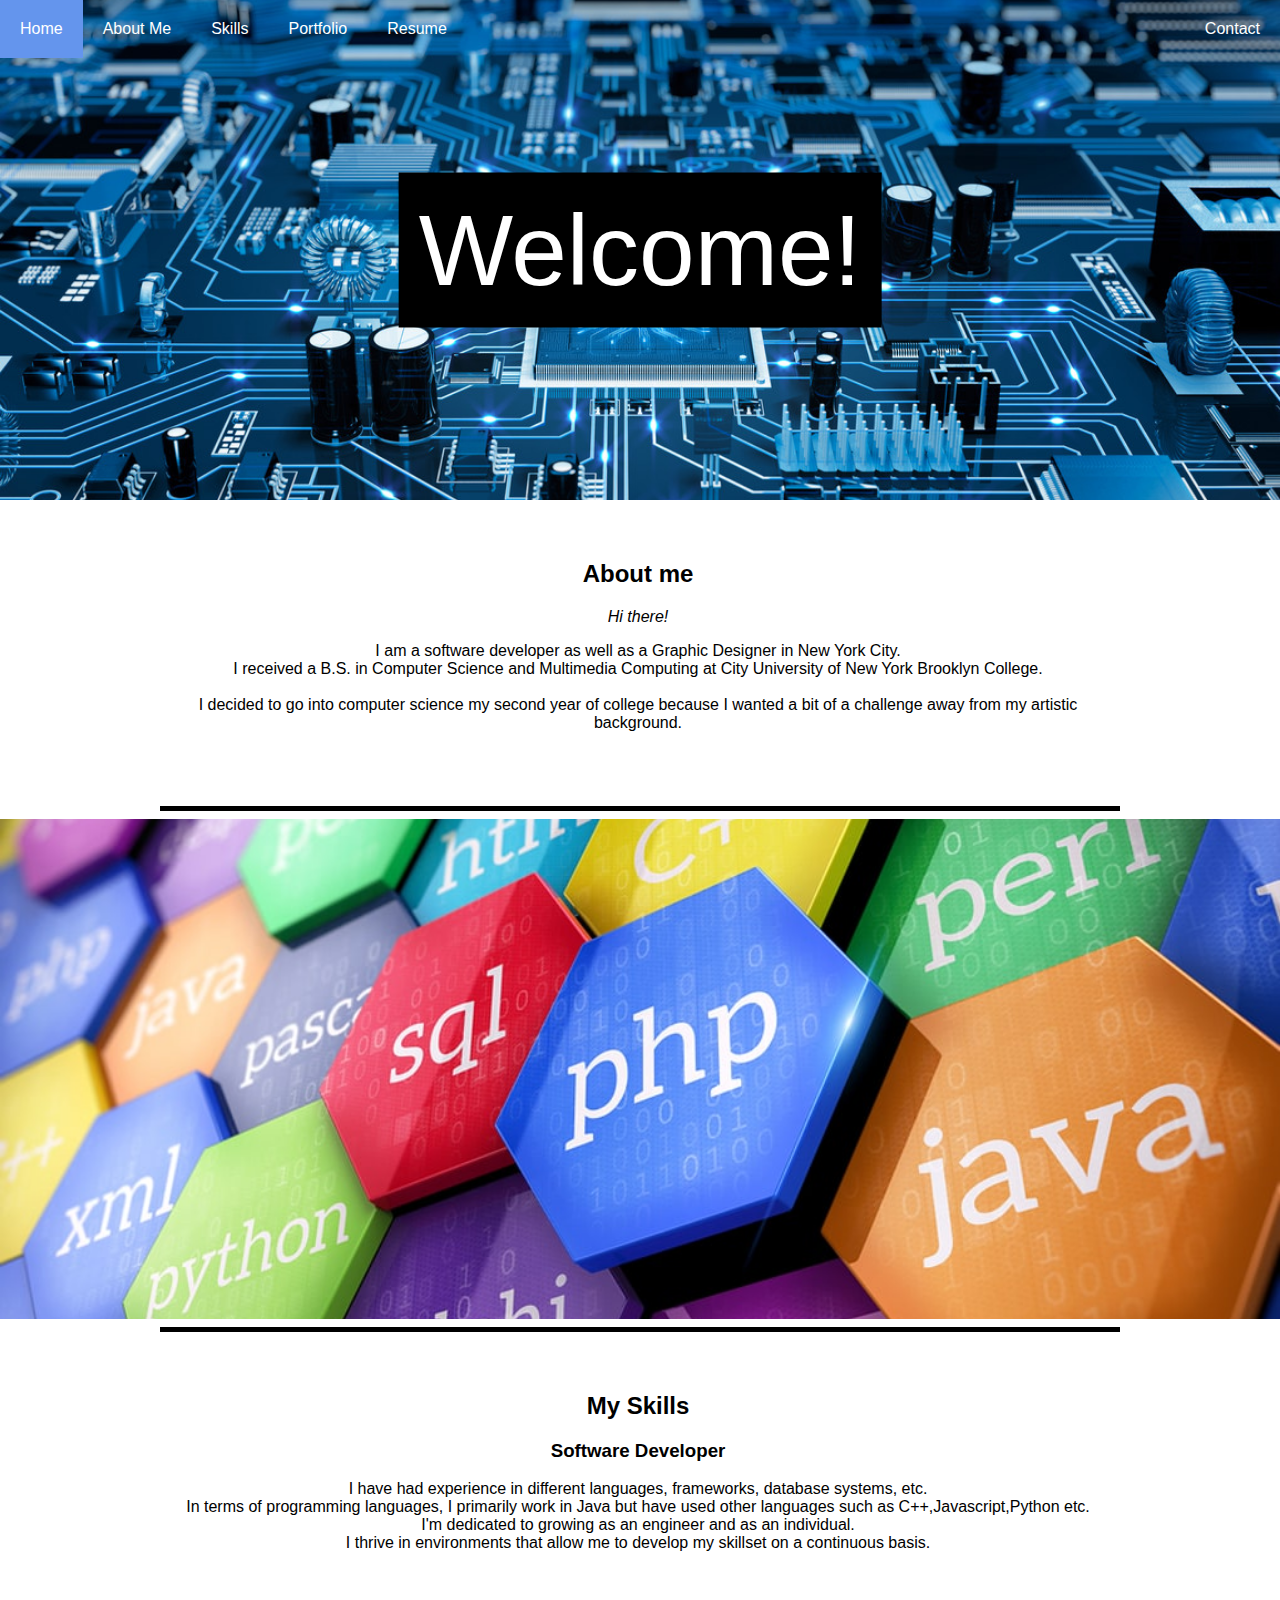
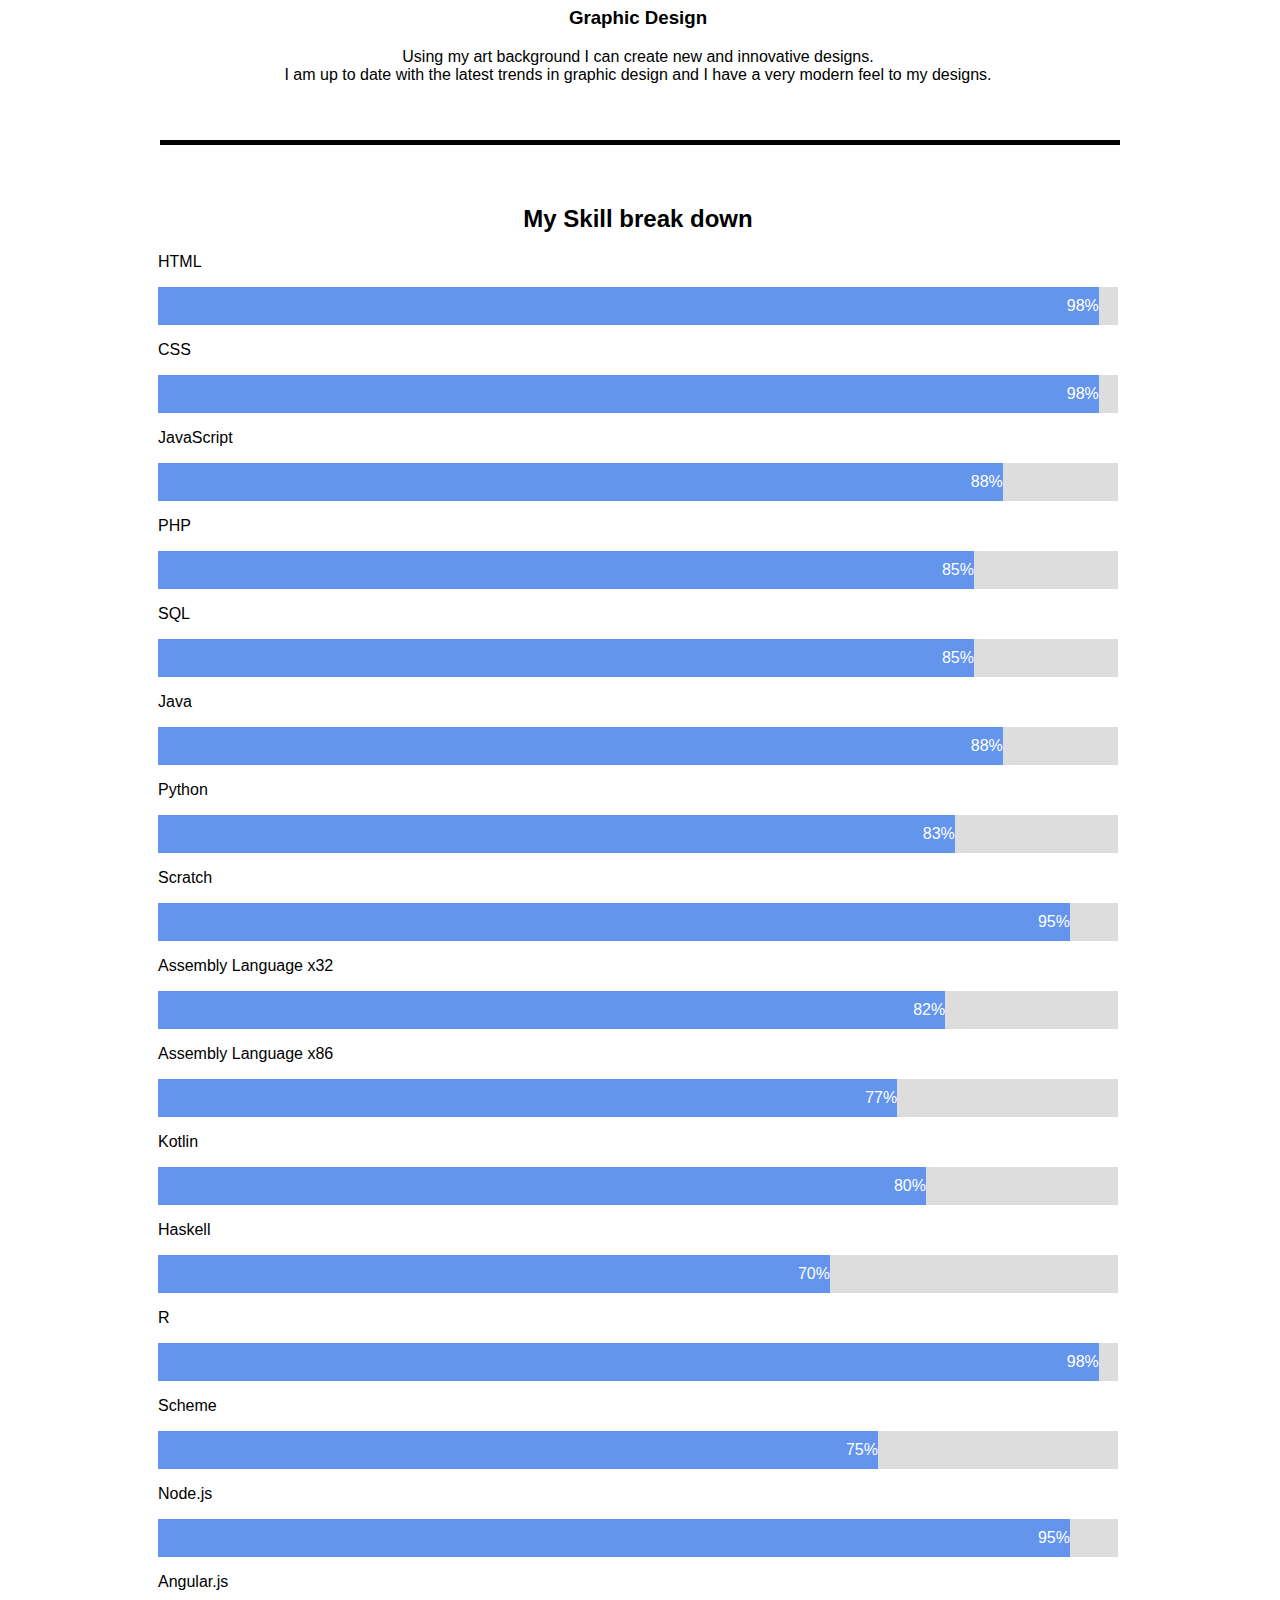
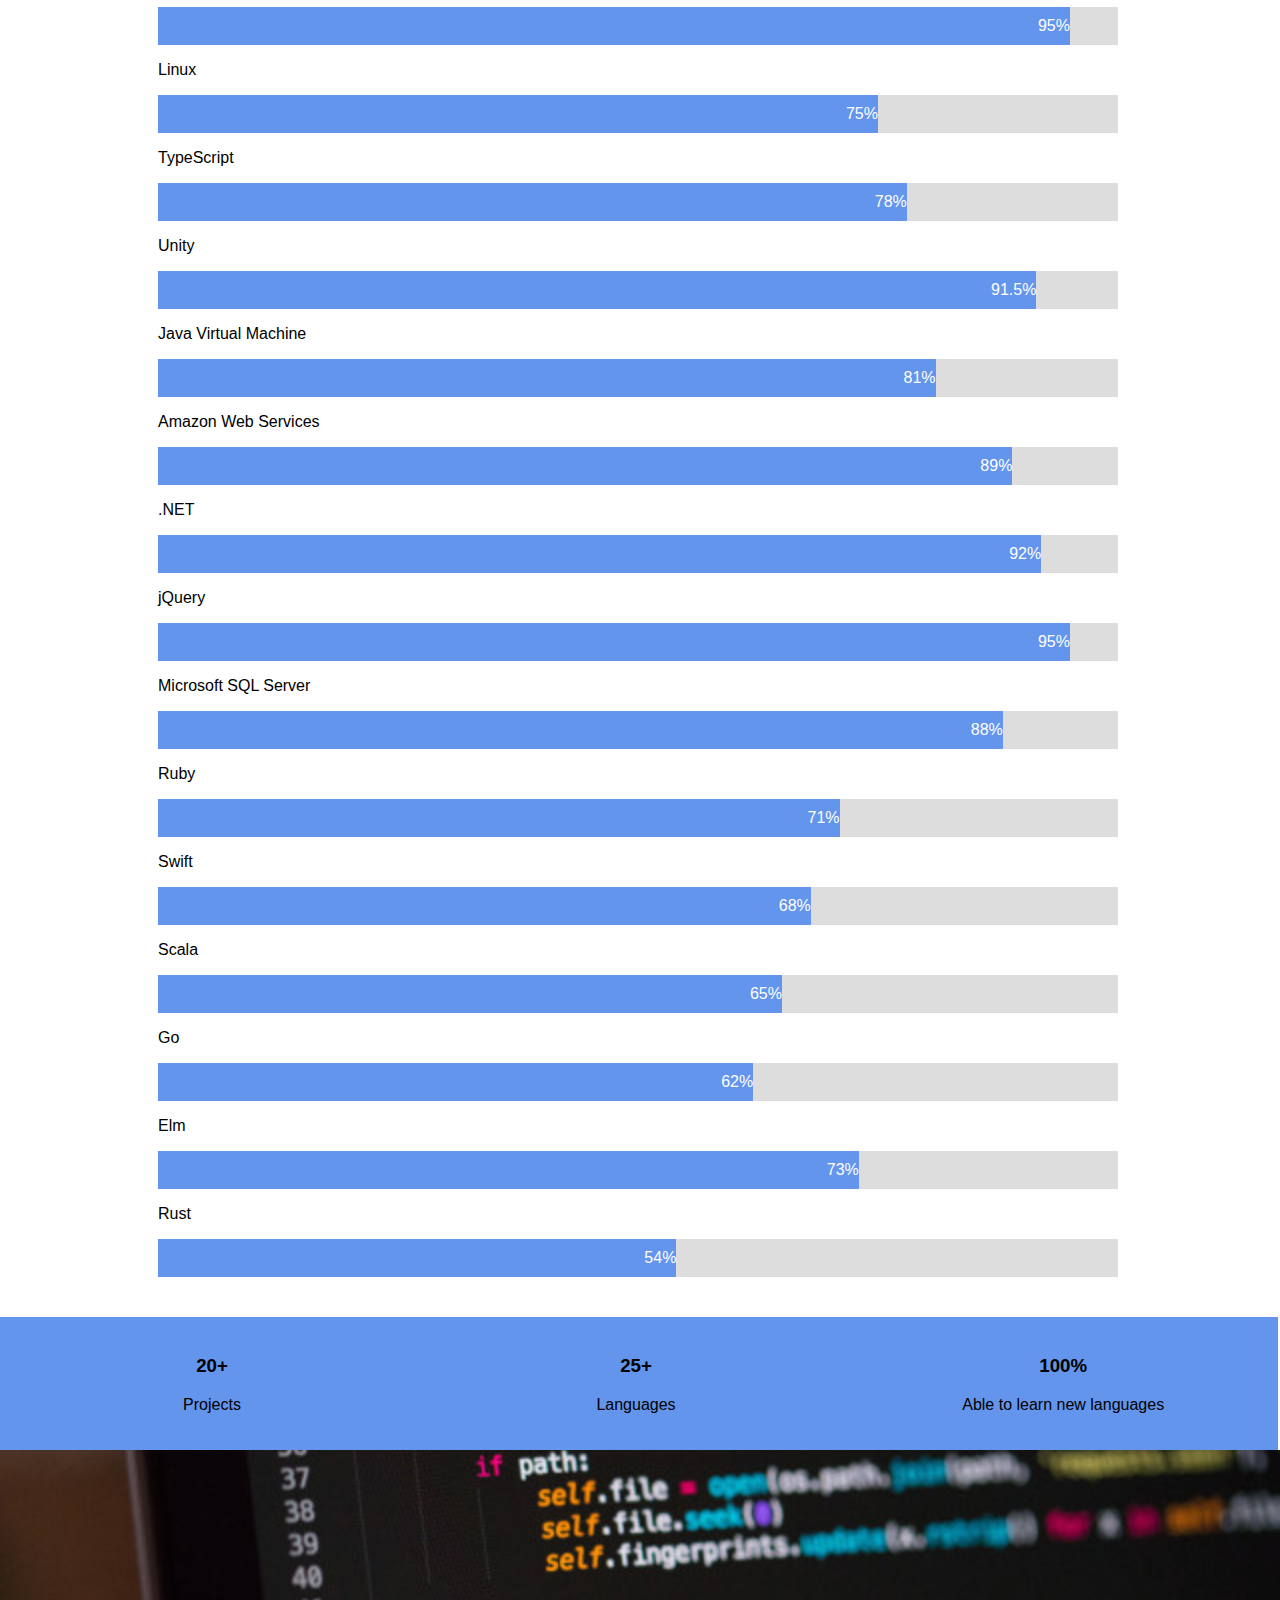
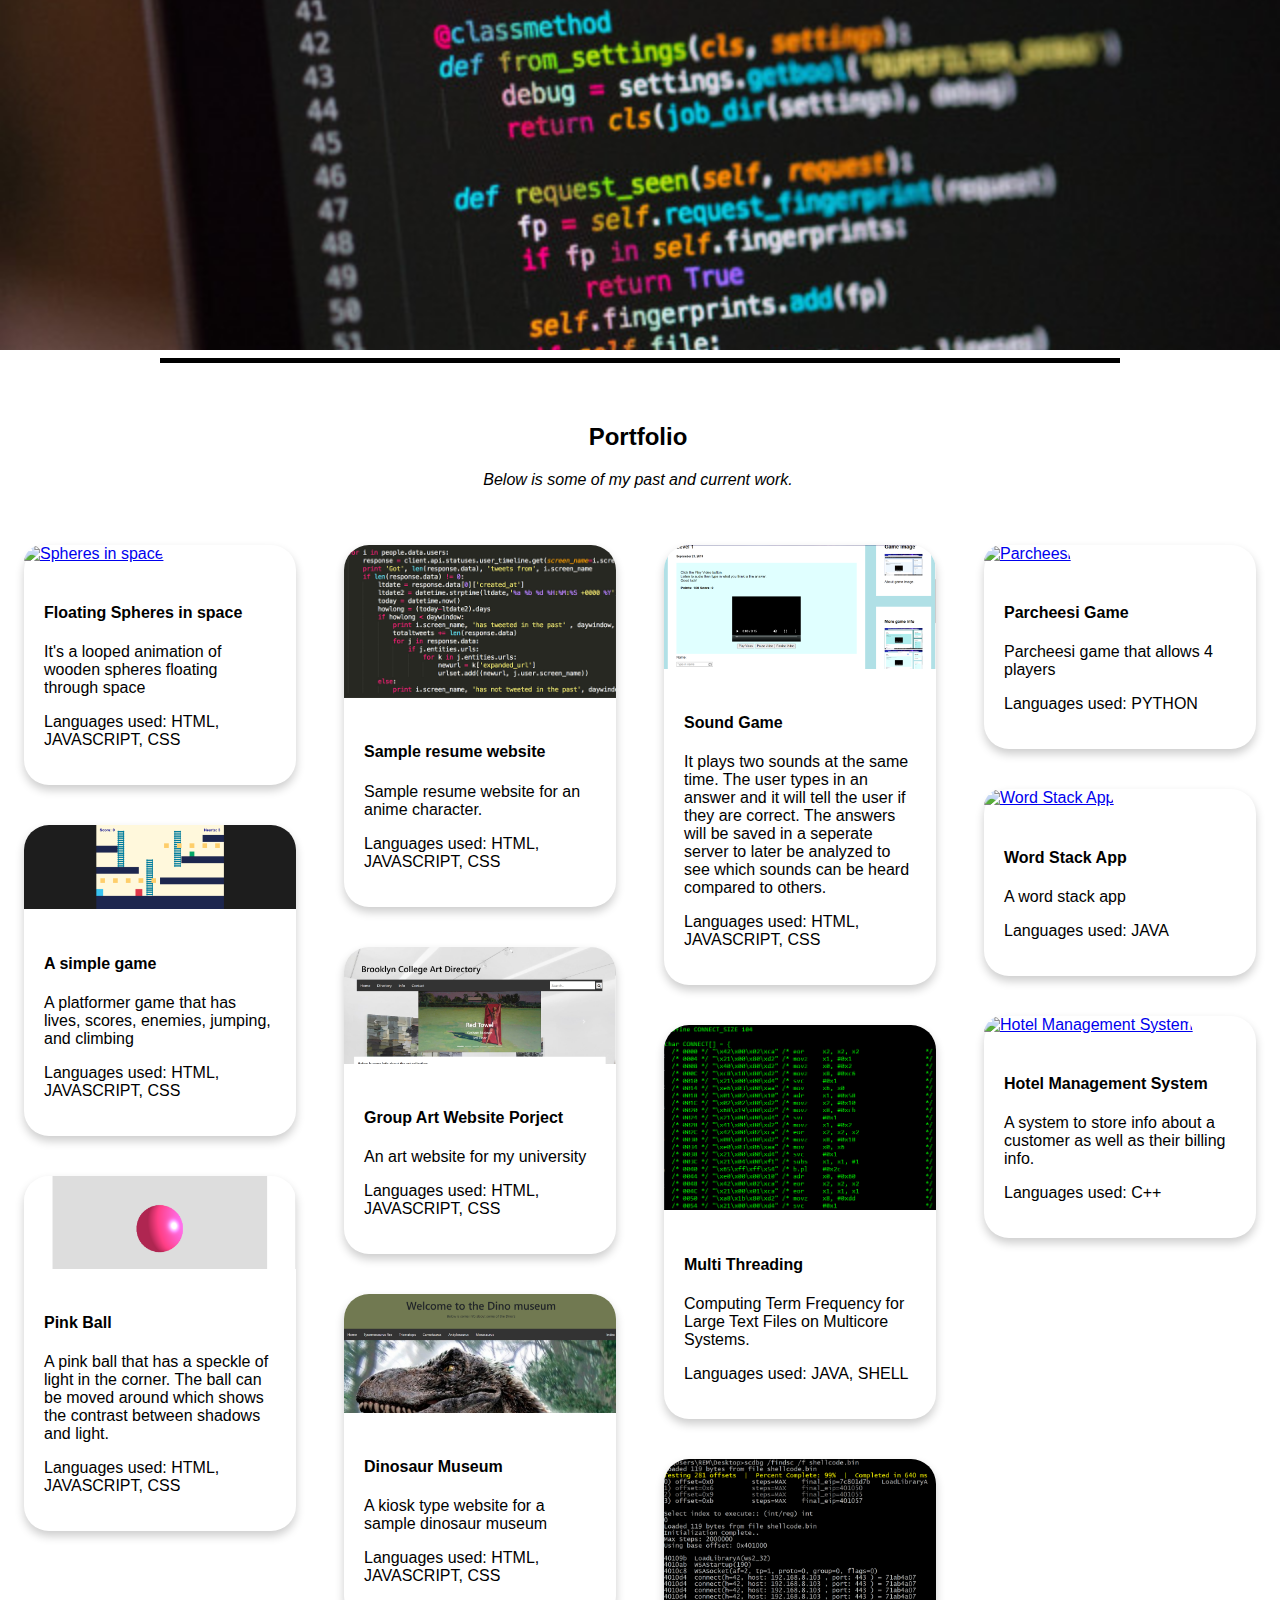
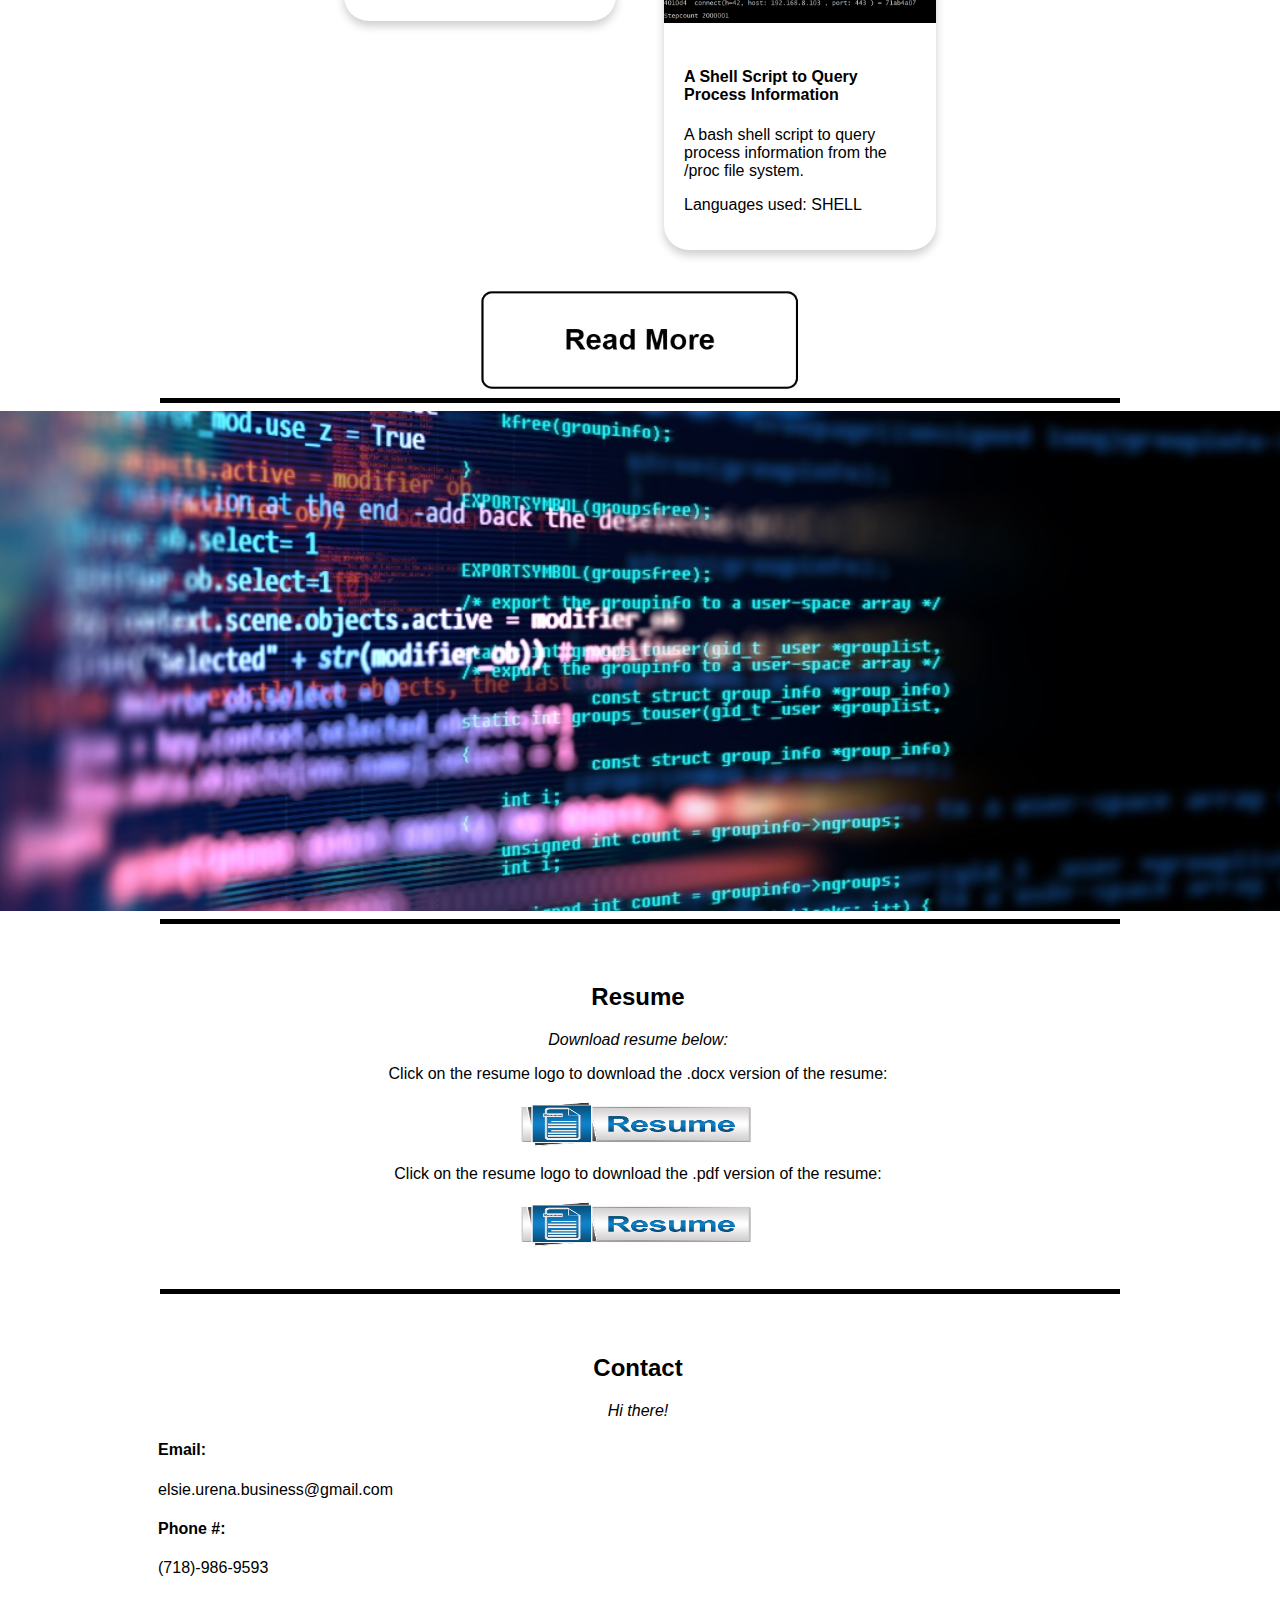
==== index.html @ 49fd31d6 "Update index.html" ====
<!DOCTYPE html>
<html>
    <head>
        <meta charset="UTF-8">
        <meta name="viewport" content="width=device-width, initial-scale=1.0">
        <link rel="stylesheet" href="https://fonts.googleapis.com/css?family=Lato">
        <link rel="stylesheet" href="https://cdnjs.cloudflare.com/ajax/libs/font-awesome/4.7.0/css/font-awesome.min.css">
        <link rel="stylesheet" href="index.css">
        <script src="index.js"></script>
    </head>
    
     <!--Background image for top navigation-->
     <div class="img">
     <div class="centered">Welcome!</div>    
     <div class="contain">
     <!--Navigation-->
     <div class="topnav">
       <ul>
         <li><a href="#home">Home</a></li>
         <li><a href="#about">About Me</a></li>
         <li><a href="#skills">Skills</a></li>
         <li><a href="#portfolio">Portfolio</a></li>
         <li><a href="#resume">Resume</a></li>
         <li style="float:right"><a href="#contact">Contact</a></li>
      </ul>
    </div>
    </div>
    </div>
     <!--First Block-->
     <div class="block" id="about">
     <h2>About me</h2>
       <p class="center"><em>Hi there!</em></p>
       <p class="center">
          I am a software developer as well as a Graphic Designer in New York City.<br> 
          I received a B.S. in Computer Science and Multimedia Computing at City University of New York Brooklyn College.<br><br>
          I decided to go into computer science my second year of college because I wanted a bit of a challenge away from my artistic background.<br><br>
       </p>
     </div>
     <!--The Divider-->
     <hr style="height:5px;border-width:0;color:black;background-color:black;width:75%">
     <!--The Image-->
     <div class="img3">
     </div>
     <!--The Divider-->
    <hr style="height:5px;border-width:0;color:black;background-color:black;width:75%"> 
     <!--Second Block-->
     <div class="block" id="skills">
     <h2>My Skills</h2>
     <h3>Software Developer</h3>
       <p class="center">
           I have had experience in different languages, frameworks, database systems, etc.<br>
           In terms of programming languages, I primarily work in Java but have used other languages such as C++,Javascript,Python etc.<br>
           I'm dedicated to growing as an engineer and as an individual.<br>
           I thrive in environments that allow me to develop my skillset on a continuous basis.<br><br><br>
       </p>
     <h3>Graphic Design</h3>
     <p class="center">
           Using my art background I can create new and innovative designs.<br>
           I am up to date with the latest trends in graphic design and I have a very modern feel to my designs.<br>
       </p>
     </div>
     <!--The Divider-->
     <hr style="height:5px;border-width:0;color:black;background-color:black;width:75%">
   <div class="block" id="skills">
     <h2>My Skill break down</h2>
     <p>HTML</p>
      <div class="container">
        <div class="skills html">98%</div>
      </div>
     <p>CSS</p>
      <div class="container">
       <div class="skills css">98%</div>
      </div>
     <p>JavaScript</p>
      <div class="container">
       <div class="skills js">88%</div>
      </div>
     <p>PHP</p>
      <div class="container">
       <div class="skills php">85%</div>
      </div>
     <p>SQL</p>
       <div class="container">
        <div class="skills sql">85%</div>
       </div>
     <p>Java</p>
       <div class="container">
        <div class="skills java">88%</div>
       </div>
     <p>Python</p>
       <div class="container">
        <div class="skills python">83%</div>
       </div>
     <p>Scratch</p>
       <div class="container">
        <div class="skills scratch">95%</div>
       </div>
     <p>Assembly Language x32</p>
       <div class="container">
        <div class="skills assemblyx32">82%</div>
       </div>  
     <p>Assembly Language x86</p>
       <div class="container">
        <div class="skills assemblyx86">77%</div>
       </div> 
     <p>Kotlin</p>
       <div class="container">
        <div class="skills kotlin">80%</div>
       </div>
     <p>Haskell</p>
       <div class="container">
        <div class="skills haskell">70%</div>
       </div>
     <p>R</p>
       <div class="container">
        <div class="skills r">98%</div>
       </div>
     <p>Scheme</p>
       <div class="container">
        <div class="skills scheme">75%</div>
       </div>
     <p>Node.js</p>
       <div class="container">
        <div class="skills node">95%</div>
       </div>
     <p>Angular.js</p>
       <div class="container">
        <div class="skills angular">95%</div>
       </div>
     <p>Linux</p>
       <div class="container">
        <div class="skills linux">75%</div>
       </div>
     <p>TypeScript</p>
       <div class="container">
        <div class="skills typescript">78%</div>
       </div>
     <p>Unity</p>
       <div class="container">
        <div class="skills unity">91.5%</div>
       </div>
     <p>Java Virtual Machine</p>
       <div class="container">
        <div class="skills jvm">81%</div>
       </div>
     <p>Amazon Web Services</p>
       <div class="container">
        <div class="skills aws">89%</div>
       </div>
     <p>.NET</p>
       <div class="container">
        <div class="skills net">92%</div>
       </div>
     <p>jQuery</p>
       <div class="container">
        <div class="skills jquery">95%</div>
       </div>
     <p>Microsoft SQL Server</p>
       <div class="container">
        <div class="skills sqlserver">88%</div>
       </div>
     <p>Ruby</p>
       <div class="container">
        <div class="skills ruby">71%</div>
       </div>     
     <p>Swift</p>
       <div class="container">
        <div class="skills swift">68%</div>
       </div>
     <p>Scala</p>
       <div class="container">
        <div class="skills scala">65%</div>
       </div>
     <p>Go</p>
       <div class="container">
        <div class="skills go">62%</div>
       </div>
     <p>Elm</p>
       <div class="container">
        <div class="skills elm">73%</div>
       </div>
     <p>Rust</p>
       <div class="container">
        <div class="skills rust">54%</div>
       </div>
   </div>
  <div class="row">
   <div class="leftcolumn">
    <div class="block2">
        <p><h3>20+</h3>Projects<p>
    </div>
   </div>
   <div class="centercolumn">
    <div class="block2">
      <p><h3>25+</h3>Languages<p>
    </div>
   </div>      
   <div class="rightcolumn">
    <div class="block2">
      <p><h3>100%</h3>Able to learn new languages<p>
    </div>
   </div>
  </div>
     <!--Tech3.jpg It's kind of like a fancy divider-->
     <div class="img2">
     </div>
      <hr style="height:5px;border-width:0;color:black;background-color:black;width:75%">
     <!--Third Block-->
     <div class="block" id="portfolio">
     <h2>Portfolio</h2>
       <p class="center"><em>Below is some of my past and current work.</em></p>
     </div>
     
<div class="row">
  <div class="leftColumn">
  <div class="card2">
  <a href="https://codepen.io/elsieu/full/VwvBLoZ">
  <img src="image/spheres.png" alt="Spheres in space" style="width:100%" class="imgCard"></a>
  <div class="container2">
    <h4><b>Floating Spheres in space</b></h4> 
    <p>It's a looped animation of wooden spheres floating through space</p>
    <p>Languages used: HTML, JAVASCRIPT, CSS</p>
  </div>
  </div>
  <div class="card2">
  <a href="https://codepen.io/elsieu/full/BaoVZWw">   
  <img src="image/SimpleGame.png" alt="Simple Platform game" style="width:100%" class="imgCard"></a>
  <div class="container2">
    <h4><b>A simple game</b></h4> 
    <p>A platformer game that has lives, scores, enemies, jumping, and climbing</p> 
    <p>Languages used: HTML, JAVASCRIPT, CSS</p>
  </div>
  </div>
  <div class="card2">
  <a href="https://codepen.io/elsieu/full/qBOOJGQ">
      <img src="image/PinkBall.png" alt="Pink Ball" style="width:100%" class="imgCard"></a>
  <div class="container2">
    <h4><b>Pink Ball</b></h4> 
    <p>A pink ball that has a speckle of light in the corner. The ball can be moved around which shows the contrast between shadows and light.</p>  
    <p>Languages used: HTML, JAVASCRIPT, CSS</p>
  </div>
  </div>
   </div>
    <div class="leftColumn2">
  <div class="card2">
  <a href="https://shadowanomaly.github.io/Website3610/Lab5.html">
  <img src="image/code2.png" alt="Image" style="width:100%" class="imgCard"></a>
  <div class="container2">
    <h4><b>Sample resume website</b></h4> 
    <p>Sample resume website for an anime character.</p>
    <p>Languages used: HTML, JAVASCRIPT, CSS</p>
  </div>
  </div>
  <div class="card2">
  <a href="https://cisc3650groupproject.github.io/website/">
  <img src="image/ArtWebsite.png" alt="Art Website" style="width:100%" class="imgCard"></a>
  <div class="container2">
    <h4><b>Group Art Website Porject</b></h4> 
    <p>An art website for my university</p>
    <p>Languages used: HTML, JAVASCRIPT, CSS</p>
  </div>
  </div>
  <div class="card2">
  <a href="https://shadowanomaly.github.io/DinosaurMuseum/">
  <img src="image/DinoMuseum.png" alt="Dino museum" style="width:100%" class="imgCard"></a>
  <div class="container2">
    <h4><b>Dinosaur Museum</b></h4> 
    <p>A kiosk type website for a sample dinosaur museum</p> 
    <p>Languages used: HTML, JAVASCRIPT, CSS</p>
  </div>
  </div>
    </div>  
  <div class="rightColumn">
  <div class="card2">
  <a href="https://elsieu97.github.io/Fingerprinting-audio-game/">
  <img src="image/SoundGame.png" alt="Sound Game" style="width:100%" class="imgCard"></a>
  <div class="container2">
    <h4><b>Sound Game</b></h4> 
    <p>It plays two sounds at the same time. The user types in an answer and it will tell the user if they are correct. The answers will be saved in a seperate server to later be analyzed to see which sounds can be heard compared to others.</p>  
    <p>Languages used: HTML, JAVASCRIPT, CSS</p>
  </div>
  </div>
  <div class="card2">
  <a href="https://github.com/elsieu9700/TermFrequency">
  <img src="image/shellcode.png" alt="shell code" style="width:100%" class="imgCard"></a>
  <div class="container2">
    <h4><b>Multi Threading</b></h4> 
    <p>Computing Term Frequency for Large Text Files on Multicore Systems.</p>
    <p>Languages used: JAVA, SHELL</p>
  </div>
  </div>
  <div class="card2">
    <a href="https://github.com/elsieu9700/ProcessInformation">
    <img src="image/shellcode2.PNG" alt="shell code" style="width:100%" class="imgCard"></a>
  <div class="container2">
    <h4><b>A Shell Script to Query Process Information</b></h4> 
    <p>A bash shell script to query process information from the
    /proc file system.</p>
    <p>Languages used: SHELL</p>
  </div>
  </div>
  </div>
  <div class="rightColumn2">
  <div class="card2">
  <a href="https://github.com/elsieu9700/Parcheesi">
  <img src="image/parcheesi.jpg" alt="Parcheesi" style="width:100%" class="imgCard"></a>
  <div class="container2">
    <h4><b>Parcheesi Game</b></h4> 
    <p>Parcheesi game that allows 4 players</p> 
    <p>Languages used: PYTHON</p>
  </div>
  </div>
  <div class="card2">
  <a href="https://github.com/elsieu9700/Word_Stack_App">
  <img src="image/WordStack.png" alt="Word Stack App" style="width:100%" class="imgCard"></a>
  <div class="container2">
    <h4><b>Word Stack App</b></h4> 
    <p>A word stack app</p>
    <p>Languages used: JAVA</p>
  </div>
  </div>
  <div class="card2">
  <a href="https://github.com/elsieu9700/Hotel_Management_System">
  <img src="image/hotel_manage.png" alt="Hotel Management System" style="width:100%" class="imgCard"></a>
  <div class="container2">
    <h4><b>Hotel Management System</b></h4> 
    <p>A system to store info about a customer as well as their billing info.</p>
    <p>Languages used: C++</p>
  </div>
  </div>
  </div>
</div>
     <!--More button-->
     <div>
      <a href="morePage.html">
      <img src="image/moreButton.jpg" alt="More Button image" width="100" height="100" class="centerImage">
      </a>
     </div>
     <!--The Divider-->
     <hr style="height:5px;border-width:0;color:black;background-color:black;width:75%">
     <!--The Image-->
     <div class="img4">
     </div>
     <!--The Divider-->
     <hr style="height:5px;border-width:0;color:black;background-color:black;width:75%">
     <!--Fourth Block-->
     <div class="block" id="resume">
     <h2>Resume</h2>
       <p class="center"><em>Download resume below:</em></p>
       <p class="center">
           Click on the resume logo to download the .docx version of the resume:
       </p>

       <a href="resume/ElsieUrenaResume.docx" download>
          <img src="image/resumeButton.jpg" alt="Resume" width="100" height="50" class="centerImage">
       </a>
       <p class="center">
           Click on the resume logo to download the .pdf version of the resume:
       </p>

       <a href="resume/ElsieUrenaResume.pdf" download>
          <img src="image/resumeButton.jpg" alt="Resume" width="100" height="50" class="centerImage">
       </a>
     </div>
     <!--The Divider-->
     <hr style="height:5px;border-width:0;color:black;background-color:black;width:75%">
          <!--First Block-->
     <div class="block" id="contact">
     <h2>Contact</h2>
       <p class="center"><em>Hi there!</em></p>
       <p class="center">
       <h4>Email:</h4>elsie.urena.business@gmail.com
       <h4>Phone #:</h4>(718)-986-9593
       </p>
     </div>
    </body>
</html>
---- index.css ----
body {
  margin: 0;
  font-family: Arial, Helvetica, sans-serif;
 /* background-color: #6495ED;*/
}
.centerImage {
  display: block;
  margin-left: auto;
  margin-right: auto;
  width: 25%;
}
.img {
  /* The image used */
  background-image: url("image/tech.jpg");

  min-height: 500px;

  /* Center and scale the image nicely */
  background-position: center;
  background-repeat: no-repeat;
  background-size: cover;

  /* Needed to position the navbar */
  position: relative;
}
.img2 {
  /* The image used */
  background-image: url("image/tech3.jpg");

  min-height: 500px;

  /* Center and scale the image nicely */
  background-position: center;
  background-repeat: no-repeat;
  background-size: cover;

  /* Needed to position the navbar */
  position: relative;
}
.img3 {
  /* The image used */
  background-image: url("image/tech4.jpg");

  min-height: 500px;

  /* Center and scale the image nicely */
  background-position: center;
  background-repeat: no-repeat;
  background-size: cover;

  /* Needed to position the navbar */
  position: relative;
}
.img4 {
  /* The image used */
  background-image: url("image/tech5.jpg");

  min-height: 500px;

  /* Center and scale the image nicely */
  background-position: center;
  background-repeat: no-repeat;
  background-size: cover;

  /* Needed to position the navbar */
  position: relative;
}
/* Position the navbar container inside the image */
/*.container {
  /*position: absolute;
  margin: -8px;
  width: auto;
}*/
ul {
  list-style-type: none;
  margin: 0;
  padding: 0;
  overflow: hidden;
  /*background-color: #191970;*/
}

li {
  float: left;
}

li a {
  display: block;
  color: white;
  text-align: center;
  padding: 20px 20px;
  text-decoration: none;
}

li a:hover:not(.active) {
  background-color: #6495ED;
}
h1 {
    text-align: center;
}
h2 {
    text-align: center;
}
h3 {
    text-align: center;
}
.center{
    text-align: center;
}
/* Add a card effect for articles */
.block {
  background-color: white;
  padding: 20px;
  margin-top: 20px;
  margin-bottom: 20px;
  margin-left: 138px;
  margin-right: 20px;
  width: 75%;
}
.container {
  width: 100%;
  background-color: #ddd;
  margin: auto;
  text-align: center;
}

.skills {
  text-align: right;
  padding-top: 10px;
  padding-bottom: 10px;
  color: white;
}

.html {
    width: 98%; 
    background-color: #6495ED;
}
.css {
    width: 98%; 
    background-color: #6495ED;
}
.js {
    width: 88%; 
    background-color: #6495ED;
}
.php {
    width: 85%; 
    background-color: #6495ED;
}
.sql {
    width: 85%; 
    background-color: #6495ED;
}
.java {
    width: 88%; 
    background-color: #6495ED;
}
.python {
    width: 83%; 
    background-color: #6495ED;
}
.scratch {
    width: 95%; 
    background-color: #6495ED;
}
.assemblyx32 {
    width: 82%; 
    background-color: #6495ED;
}
.assemblyx86 {
    width: 77%; 
    background-color: #6495ED;
}
.kotlin {
    width: 80%; 
    background-color: #6495ED;
}
.haskell {
    width: 70%; 
    background-color: #6495ED;
}
.r {
    width: 98%; 
    background-color: #6495ED;
}
.scheme {
    width: 75%; 
    background-color: #6495ED;
}
.node {
    width: 95%; 
    background-color: #6495ED;
}
.angular {
    width: 95%; 
    background-color: #6495ED;
}
.linux {
    width: 75%; 
    background-color: #6495ED;
}
.typescript {
    width: 78%; 
    background-color: #6495ED;
}
.unity {
    width: 91.5%; 
    background-color: #6495ED;
}
.jvm {
    width: 81%; 
    background-color: #6495ED;
}
.aws {
    width: 89%; 
    background-color: #6495ED;
}
.net {
    width: 92%; 
    background-color: #6495ED;
}
.jquery {
    width: 95%; 
    background-color: #6495ED;
}
.sqlserver {
    width: 88%; 
    background-color: #6495ED;
}
.ruby {
    width: 71%; 
    background-color: #6495ED;
}
.swift {
    width: 68%; 
    background-color: #6495ED;
}
.scala {
    width: 65%; 
    background-color: #6495ED;
}
.go {
    width: 62%; 
    background-color: #6495ED;
}
.elm {
    width: 73%; 
    background-color: #6495ED;
}
.rust {
    width: 54%; 
    background-color: #6495ED;
}

/* Create four unequal columns that floats next to each other */
/* Left column */
.leftcolumn {   
  float: left;
  width: 30%;
  padding-left: 0px;
  text-align: center;
}
/* Center column */
.centercolumn {   
  float: left;
  width: 30%;
  padding-left: 40px;
  text-align: center;
}
/* Right column */
.rightcolumn {
  float: left;
  width: 30.5%;
  padding-left: 40px;
  text-align: center;
}
/* Clear floats after the columns */
.row:after {
  content: "";
  display: table;
  clear: both;
}
.block2 {
  background-color: #6495ED;
  padding: 20px;
  width: 100%;
}
/* Create four unequal columns that floats next to each other */
/* Left column */
.leftColumn {   
  float: left;
  width: 25%;
  padding-left: 0px;
}
.leftColumn2 {   
  float: left;
  width: 25%;
  padding-right: 0px;
}
/* Right column */
.rightColumn {
  float: left;
  width: 25%;
  padding-left: 0px;
}
/* Right column */
.rightColumn2 {
  float: left;
  width: 25%;
  padding-right: 0px;
}
/* Add a card effect for articles */
/*.block3 {
  background-color: #ADD8E6;
  padding: 40px;
  /*padding-bottom: 50%;*/
  /*margin-top: 10px;
  margin-right: 10px;
  margin-left: 10px;
  margin-bottom: 40px;
}*/
  
.card2 {
  box-shadow: 0 5px 10px 0 rgba(0,0,0,0.2);
  transition: 0.5s;
  width: 85%;
  border-radius: 25px;
  margin: auto;
  margin-bottom: 40px;
}

.card2:hover {
  box-shadow: 0 8px 16px 0 rgba(0,0,0,0.2);
}

.imgCard {
  border-radius: 25px 25px 0 0;
}

.container2 {
  padding: 20px 20px;
}  
  
/* Add a card effect for articles */
.hoverBlock {
  background-color: #ADD8E6;
  padding: 40px;
  /*padding-bottom: 50%;*/
  margin-top: 10px;
  margin-right: 10px;
  margin-left: 10px;
  margin-bottom: 10px;
}
.fakeBackground{
    background-color: #E0FFFF;
    width: 200px;
    height: 200px;
}
/* Centered text */
.centered {
  position: absolute;
  top: 50%;
  left: 50%;
  transform: translate(-50%, -50%);
  color: white;
  font-size: 100px;
  background-color:#000000;
  padding: 20px;
}
footer {
  text-align: center;
  padding: 3px;
  background-color: #6495ED;
  color: white;
}
/* Responsive layout - when the screen is less than 800px wide, make the two columns stack on top of each other instead of next to each other */
@media screen and (max-width: 800px) {
  .leftcolumn, .rightcolumn, .centercolumn, .rightColumn, .rightColumn2, .leftColumn, .leftColumn2, .container, .img, .img2, .img3, .img4 {   
    width: 100%;
    padding: 0;
  }
}

/* Responsive layout - when the screen is less than 400px wide, make the navigation links stack on top of each other instead of next to each other */
@media screen and (max-width: 400px) {
  .topnav a {
    float: none;
    width: 100%;
  }
}
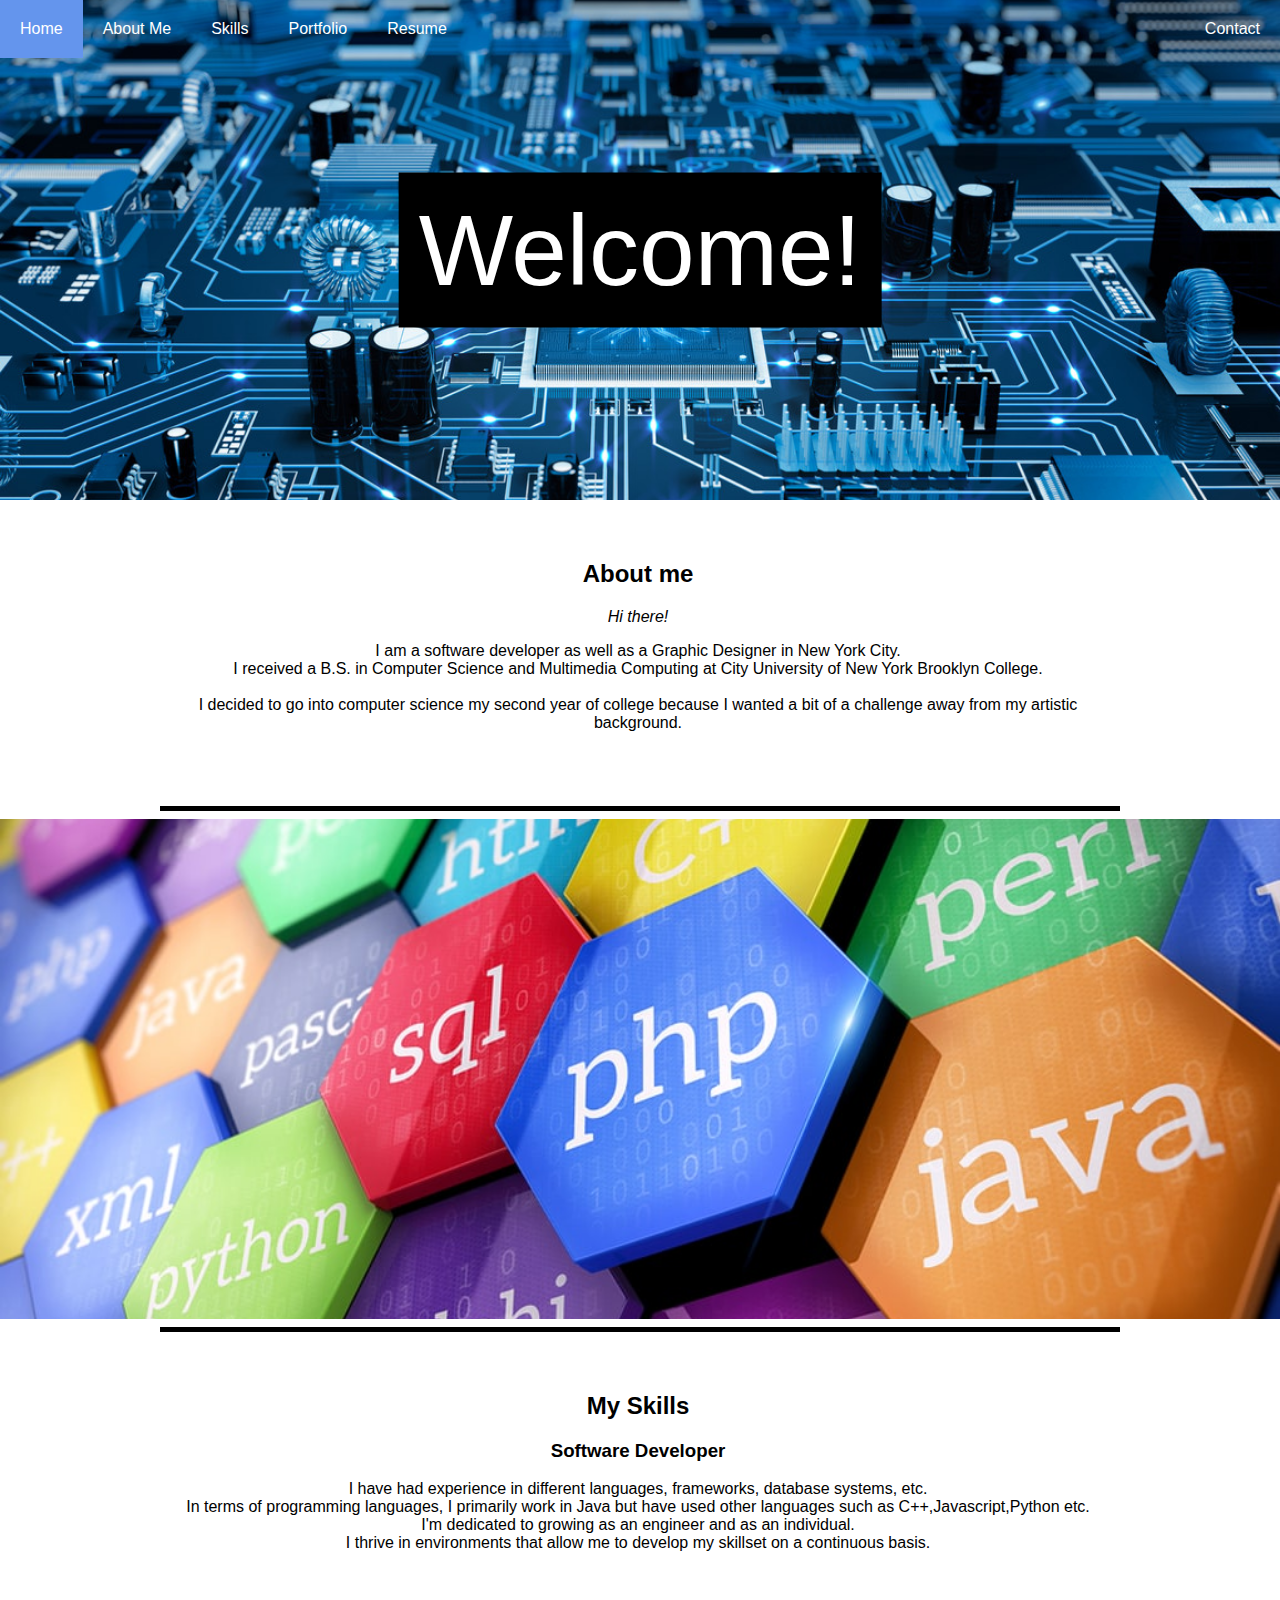
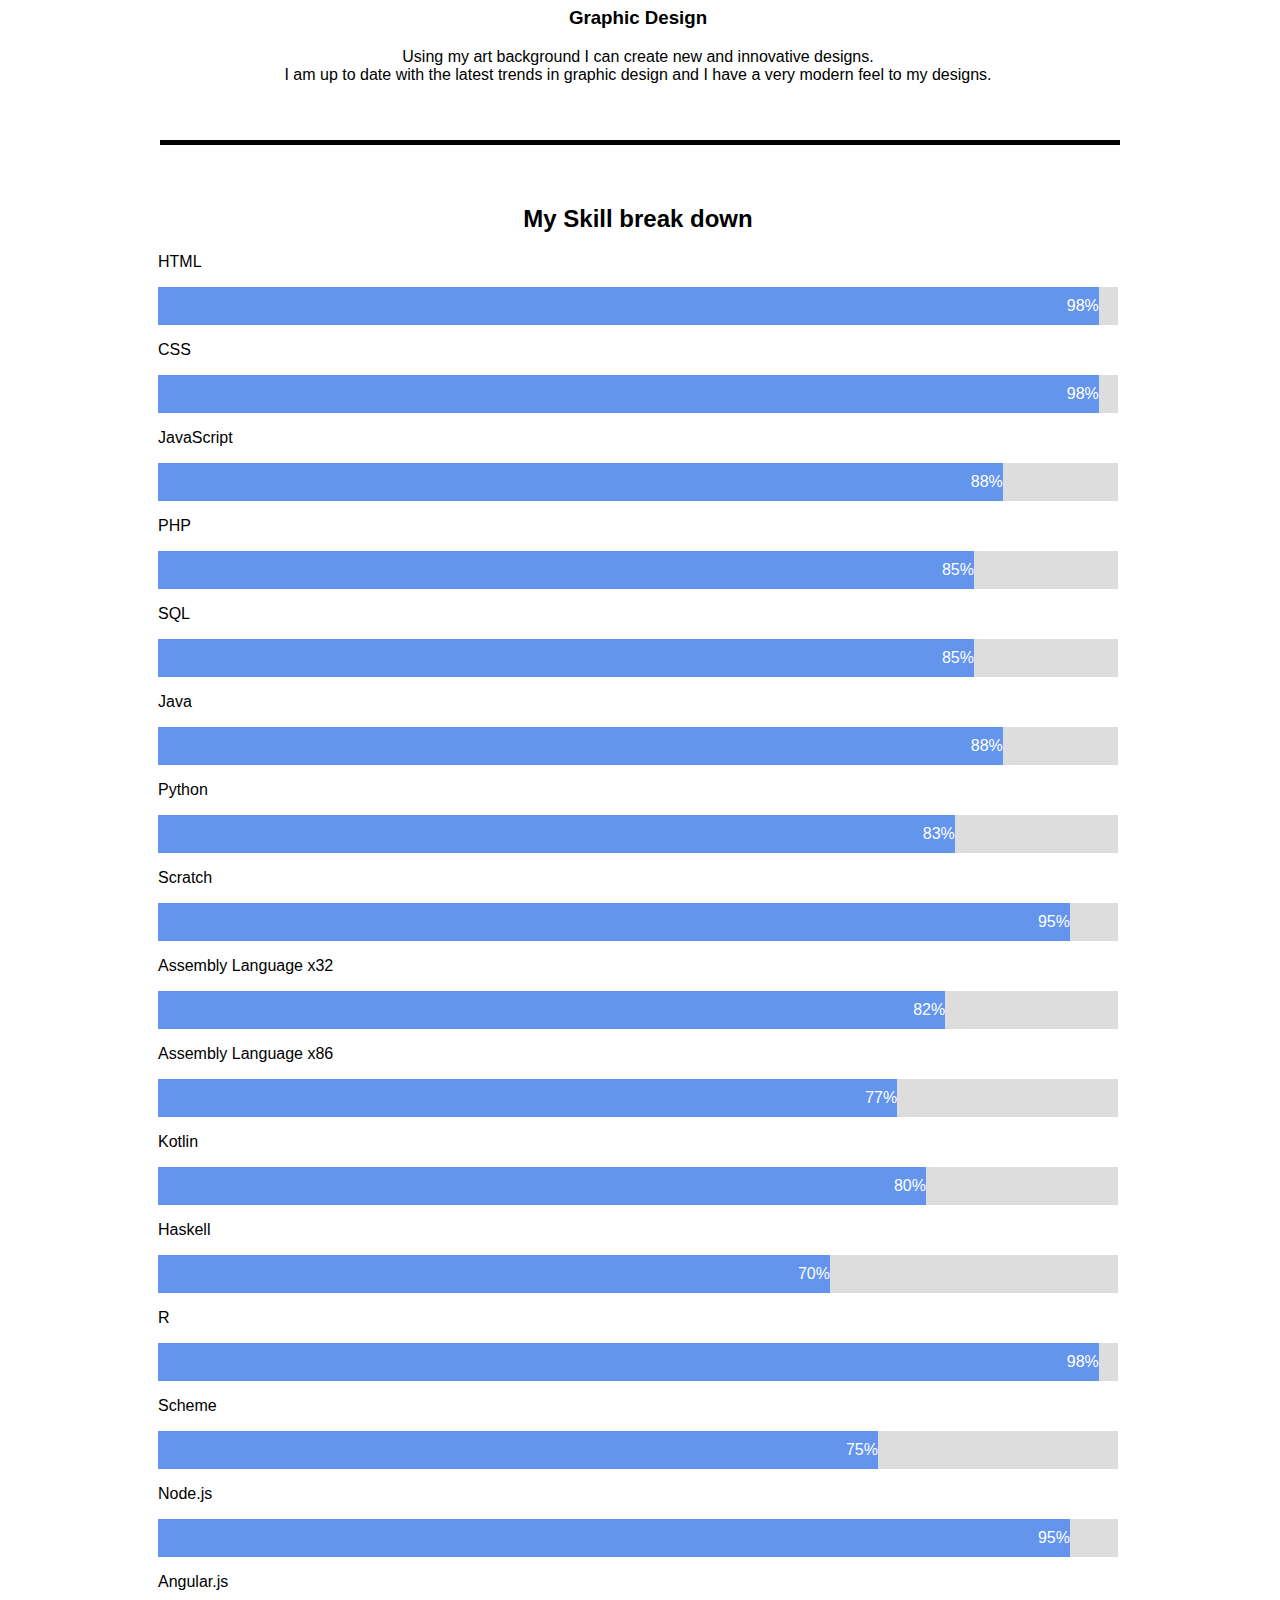
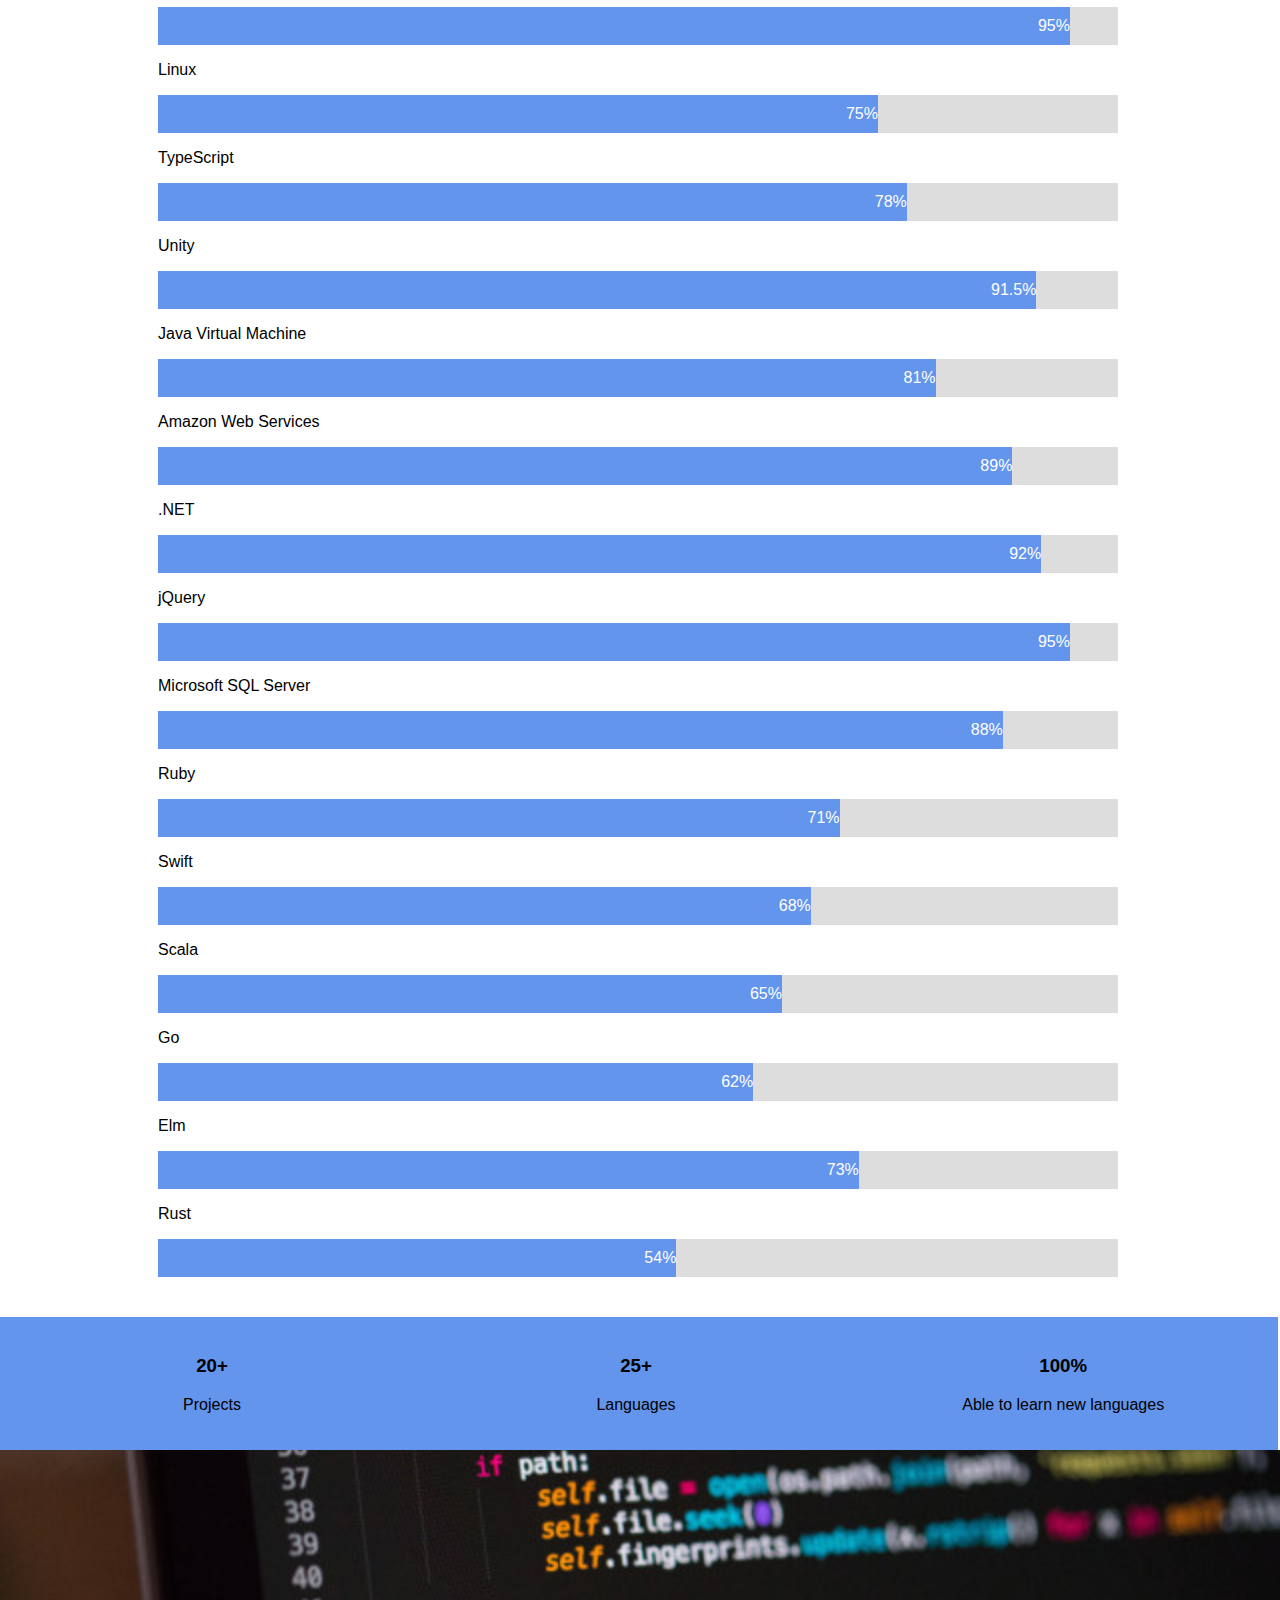
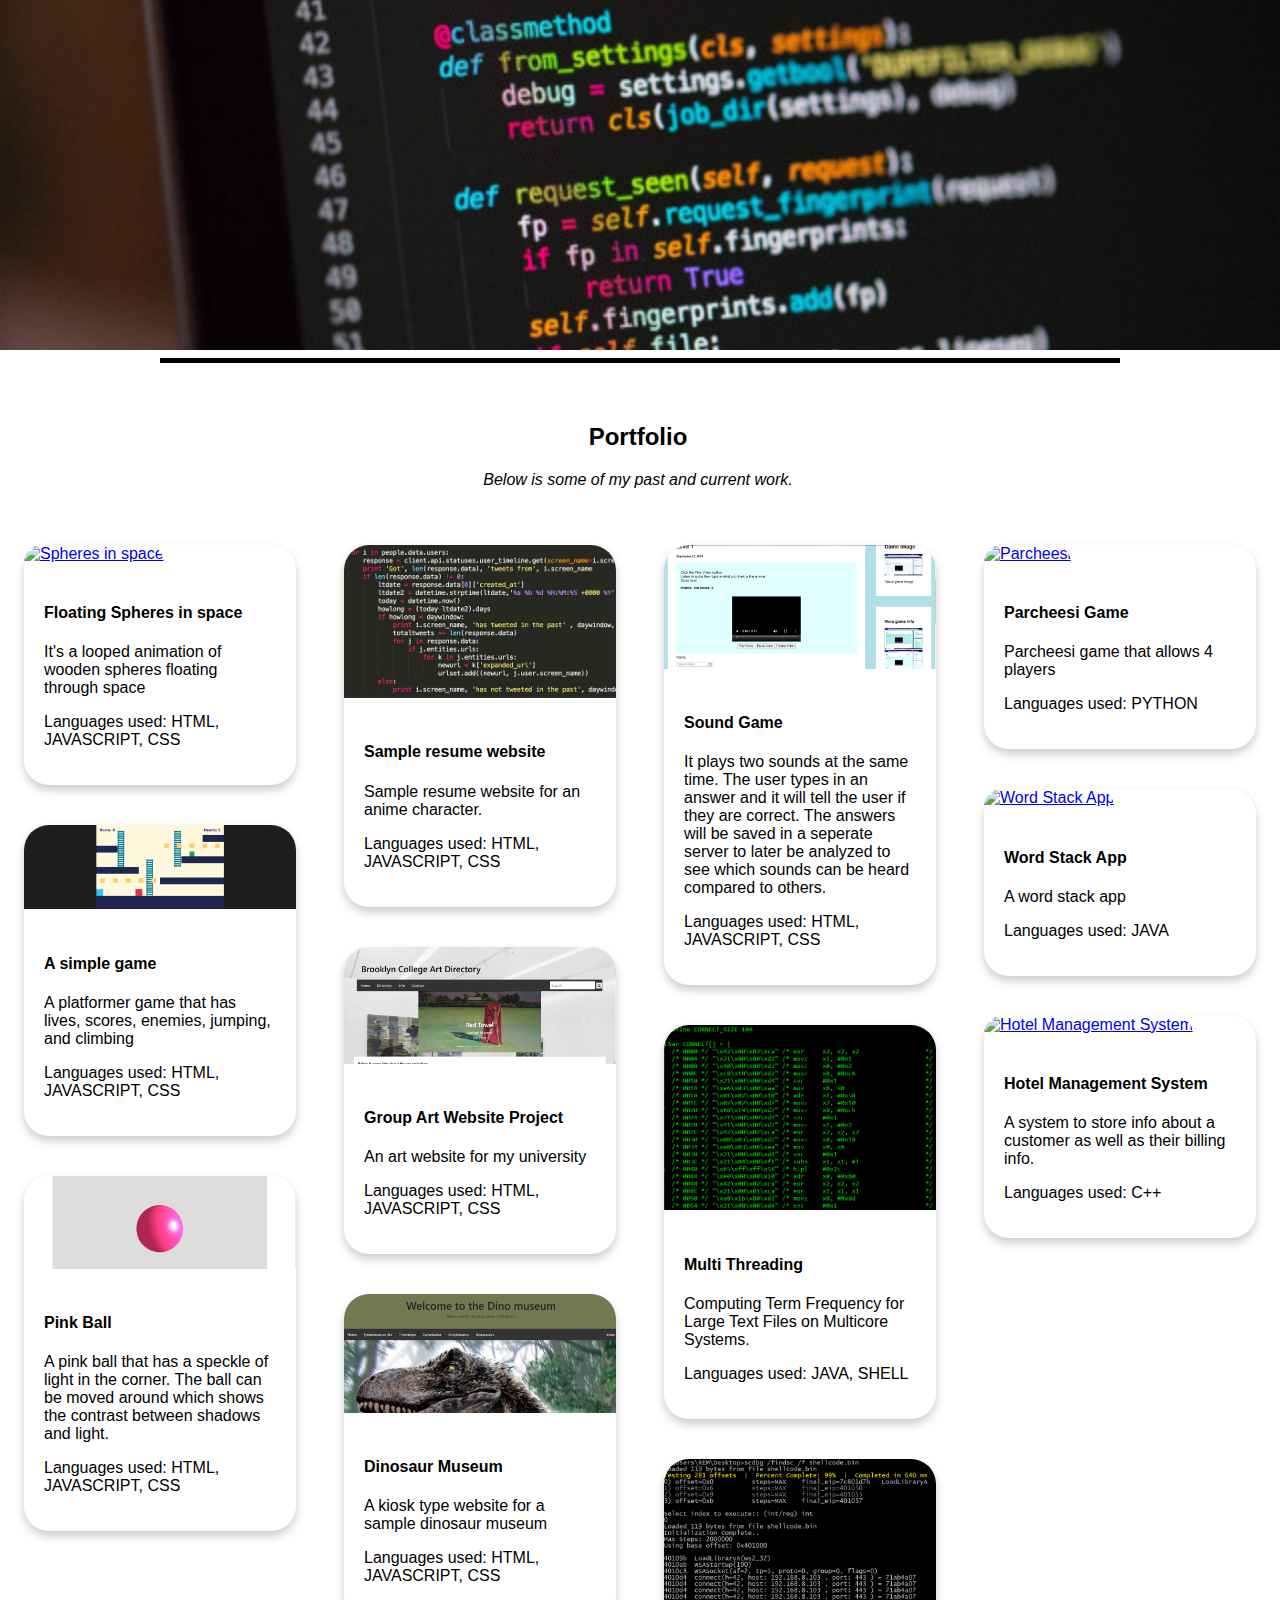
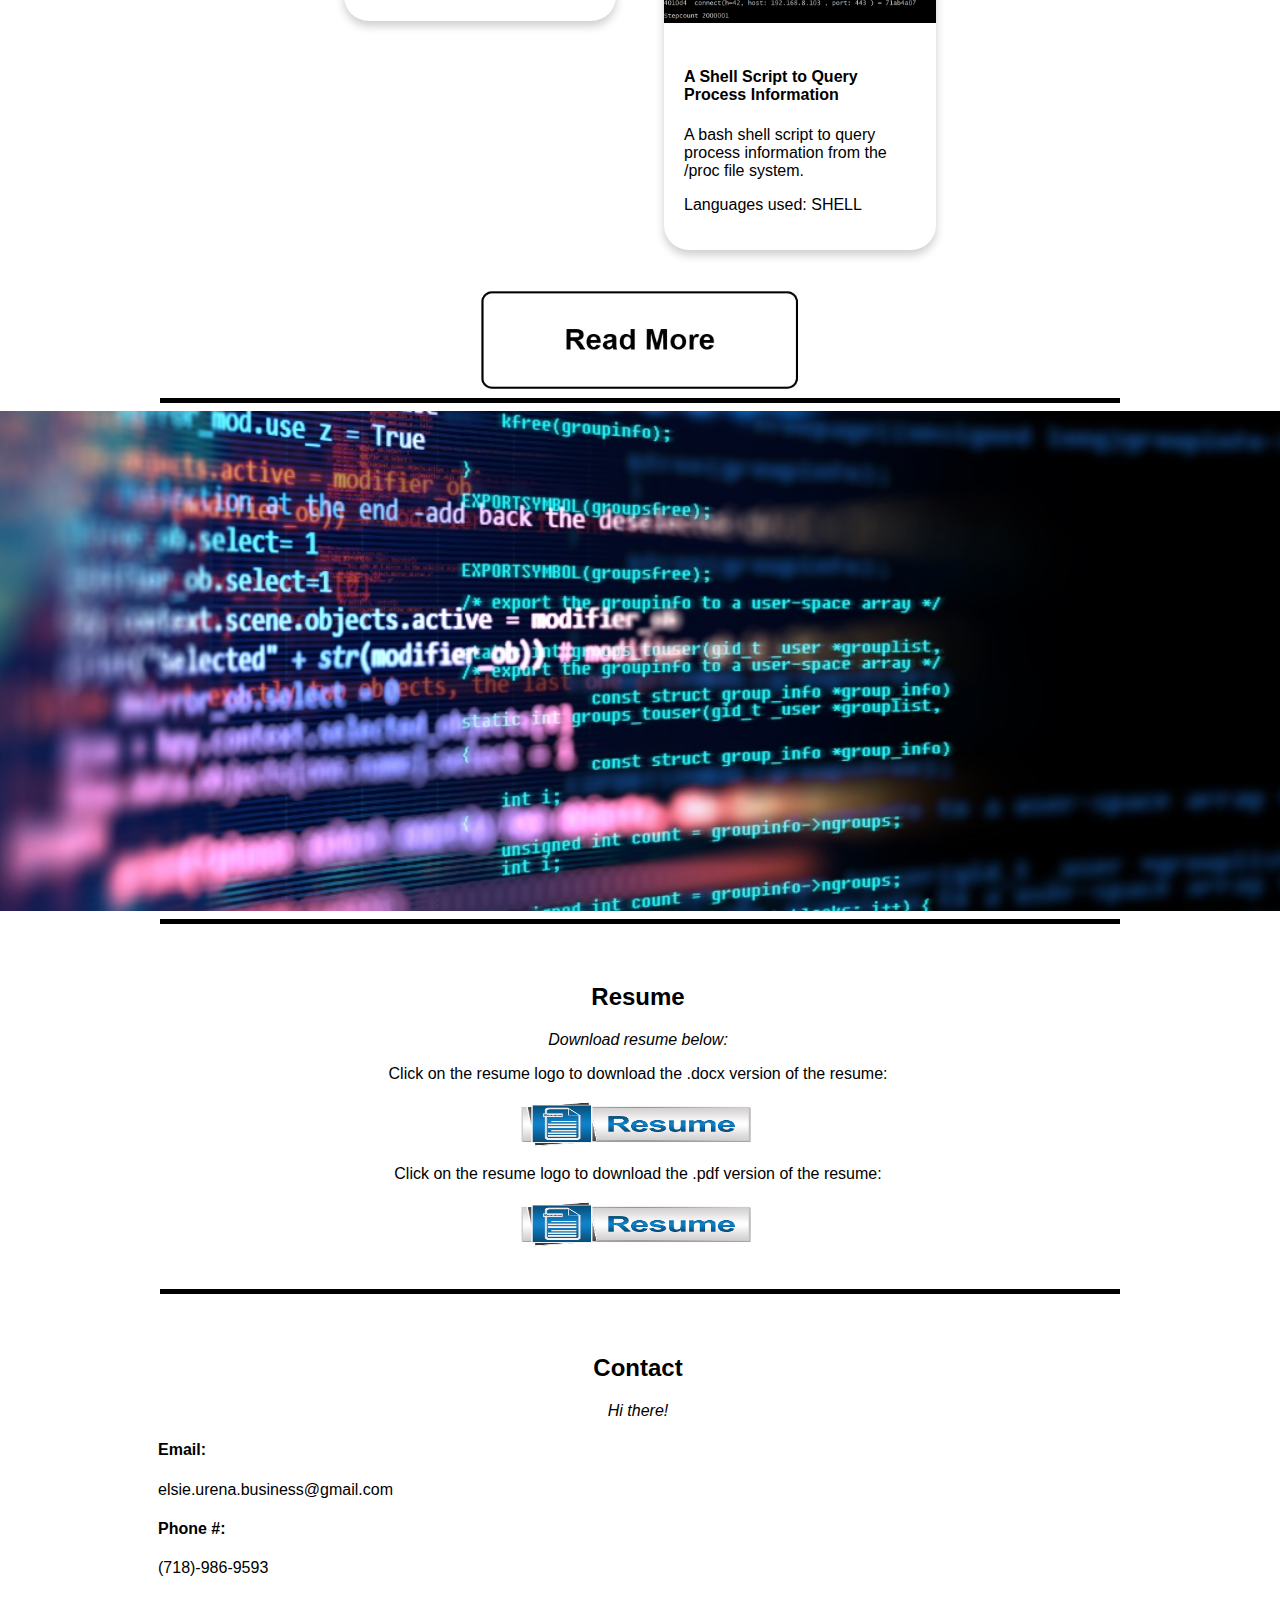
==== commit f6b898e6: "Update index.html" ====
--- a/index.html
+++ b/index.html
@@ -255,7 +255,7 @@
   <a href="https://cisc3650groupproject.github.io/website/">
   <img src="image/ArtWebsite.png" alt="Art Website" style="width:100%" class="imgCard"></a>
   <div class="container2">
-    <h4><b>Group Art Website Porject</b></h4> 
+    <h4><b>Group Art Website Project</b></h4> 
     <p>An art website for my university</p>
     <p>Languages used: HTML, JAVASCRIPT, CSS</p>
   </div>
@@ -351,14 +351,14 @@
            Click on the resume logo to download the .docx version of the resume:
        </p>
 
-       <a href="resume/ElsieUrenaResume.docx" download>
+       <a href="resume/Elsie_Urena_Resume.docx" download>
           <img src="image/resumeButton.jpg" alt="Resume" width="100" height="50" class="centerImage">
        </a>
        <p class="center">
            Click on the resume logo to download the .pdf version of the resume:
        </p>
 
-       <a href="resume/ElsieUrenaResume.pdf" download>
+       <a href="resume/Elsie_Urena_Resume_PDF.pdf" download>
           <img src="image/resumeButton.jpg" alt="Resume" width="100" height="50" class="centerImage">
        </a>
      </div>
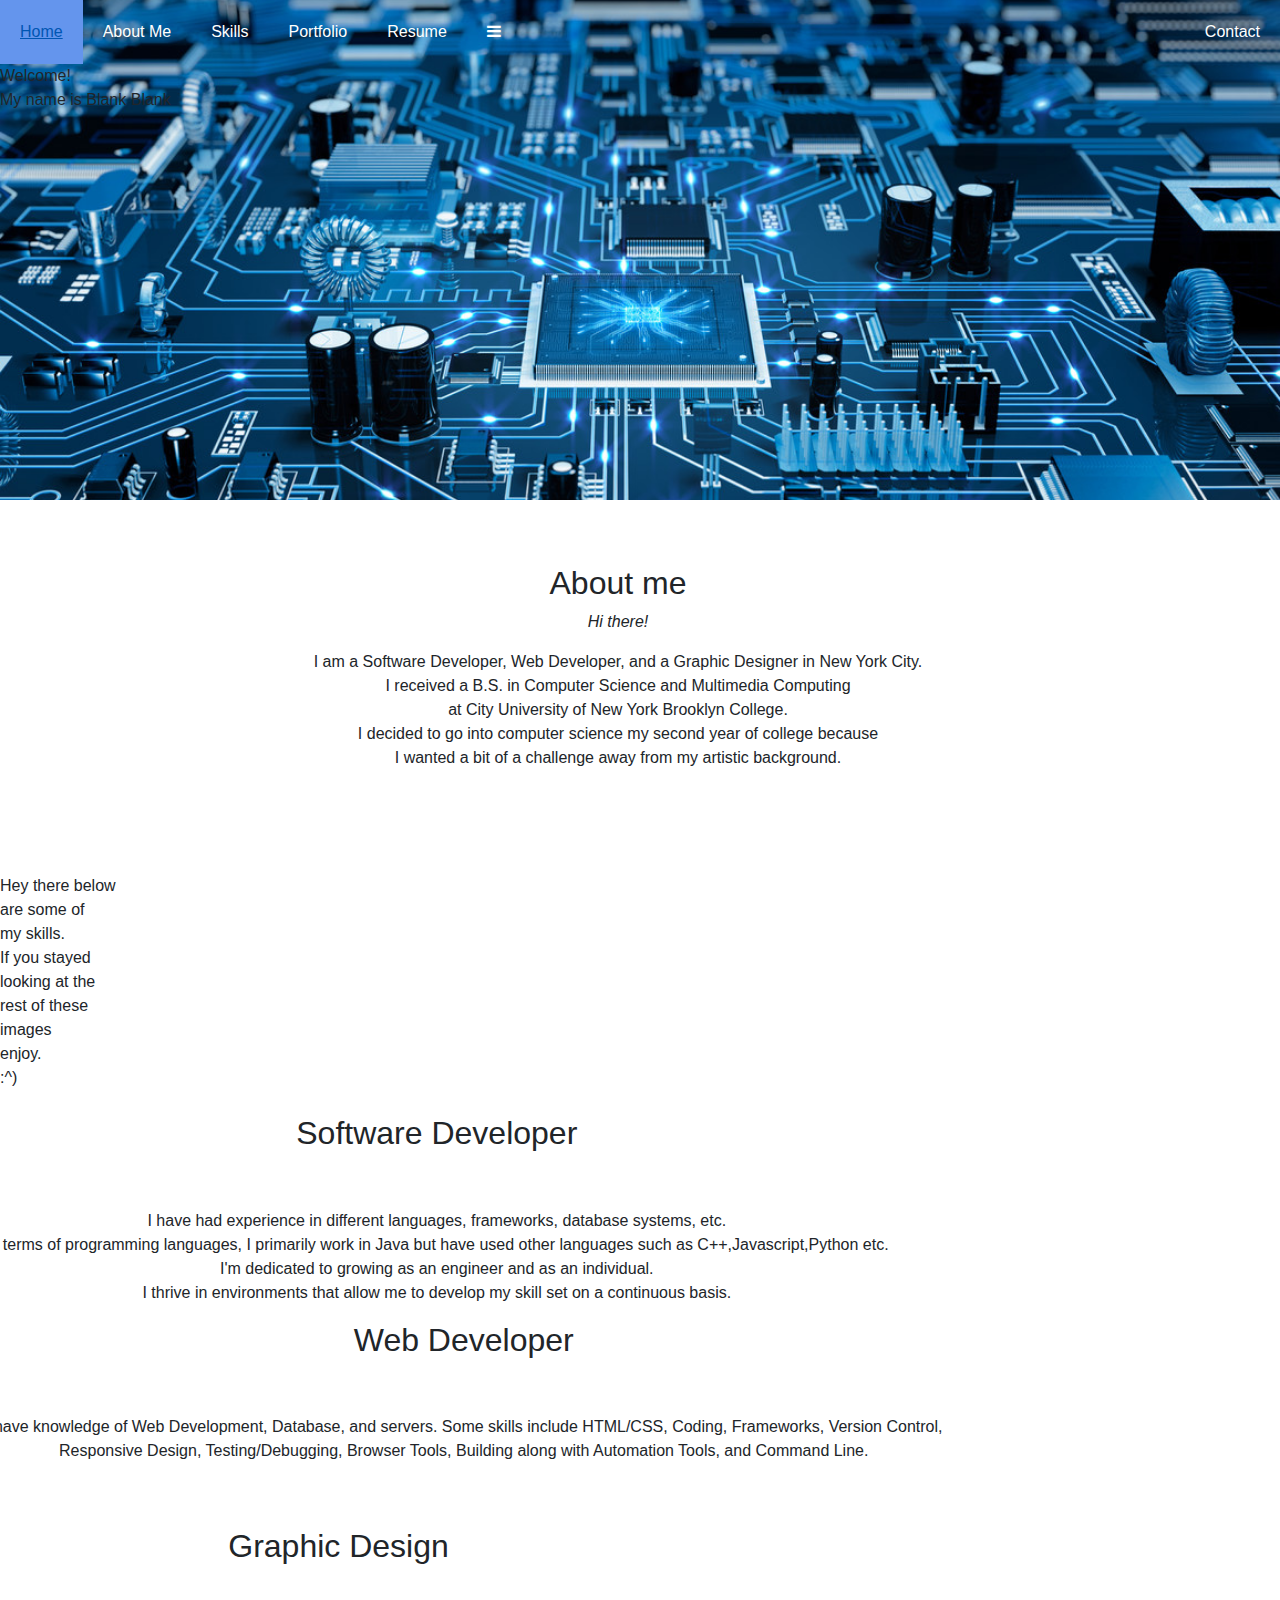
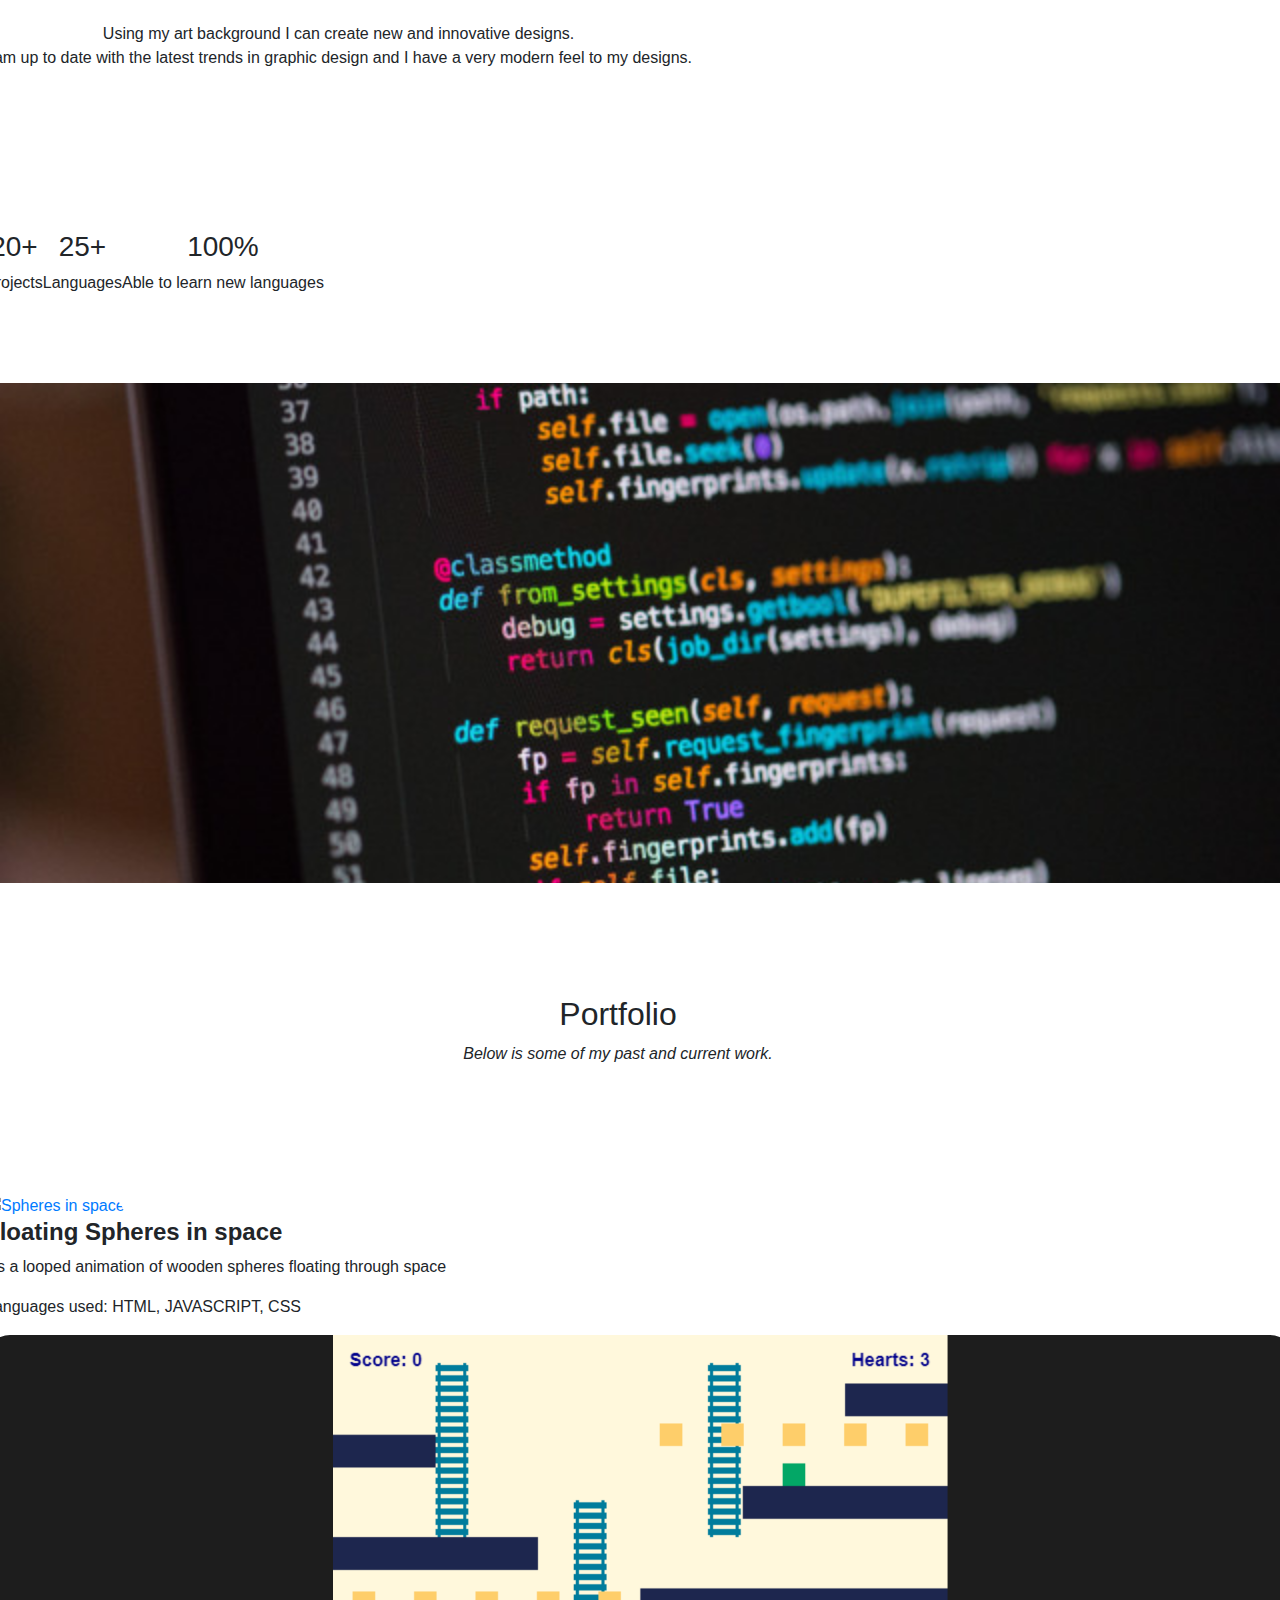
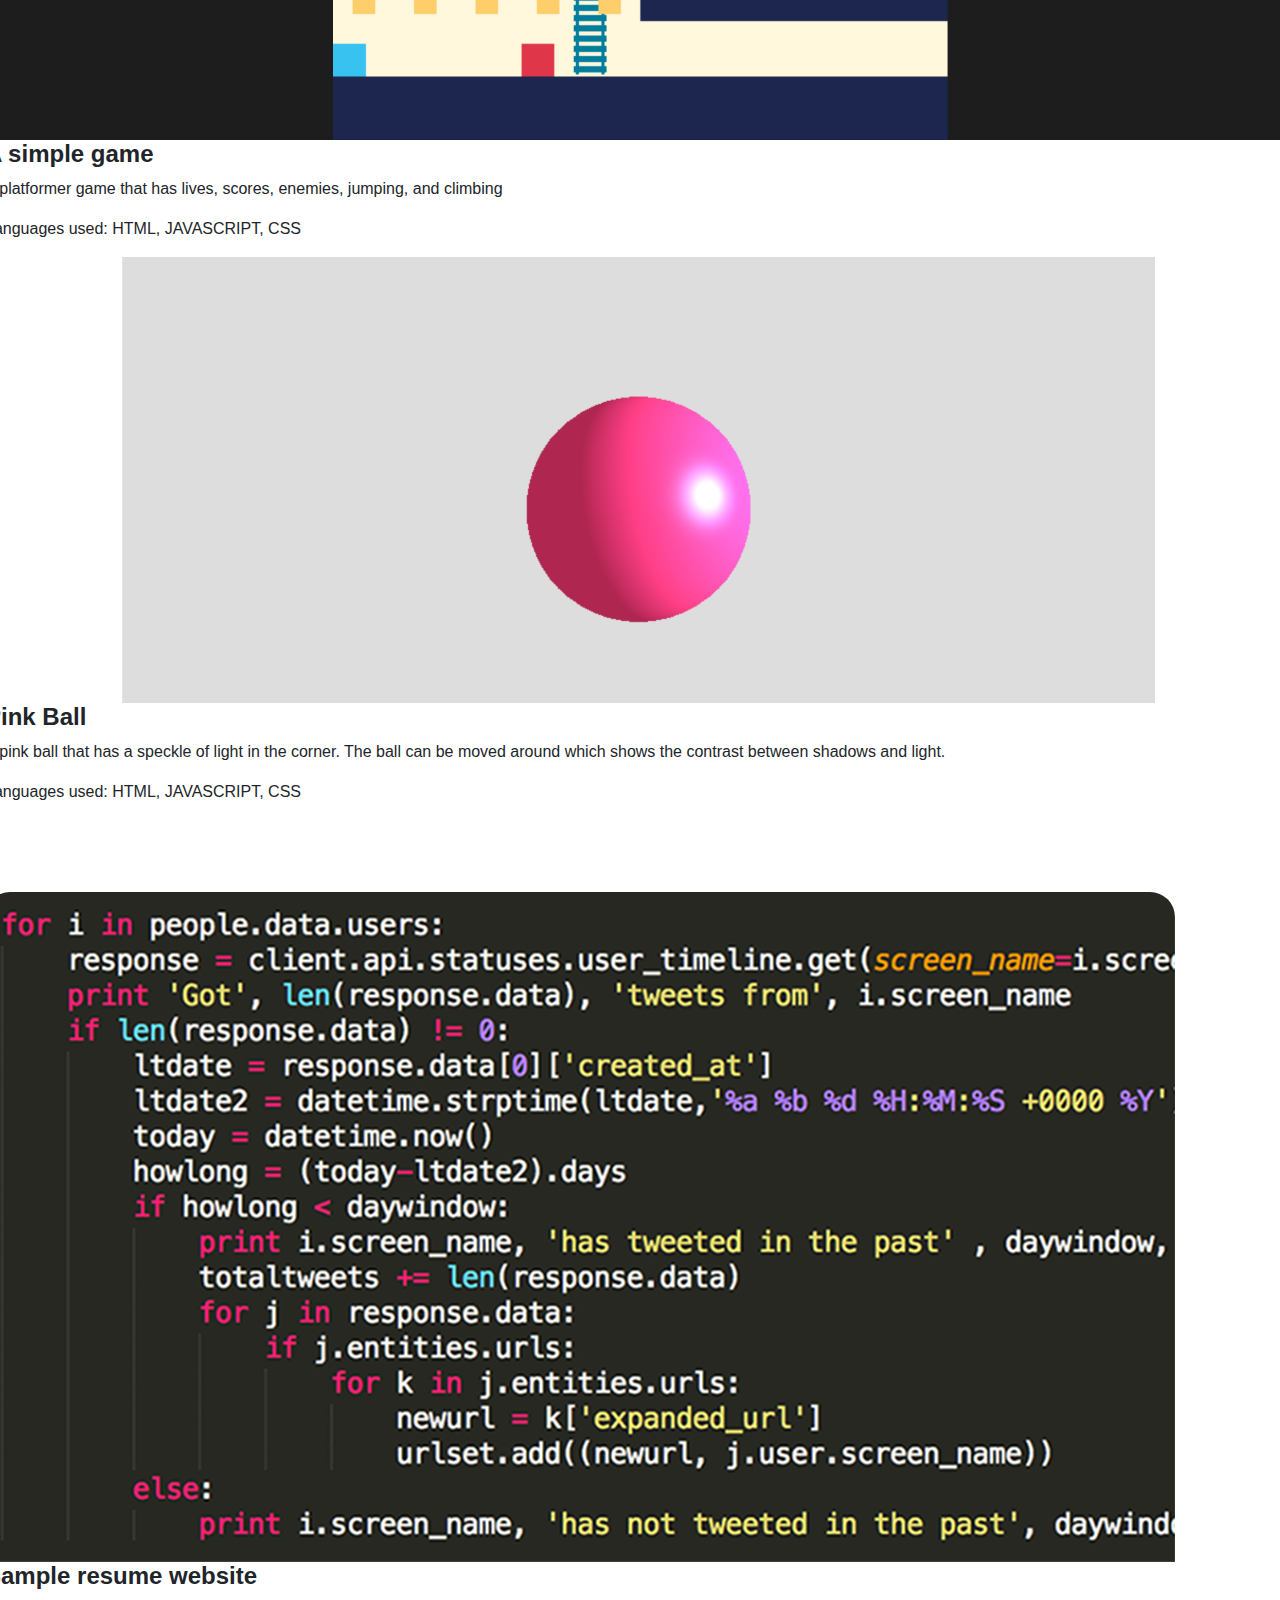
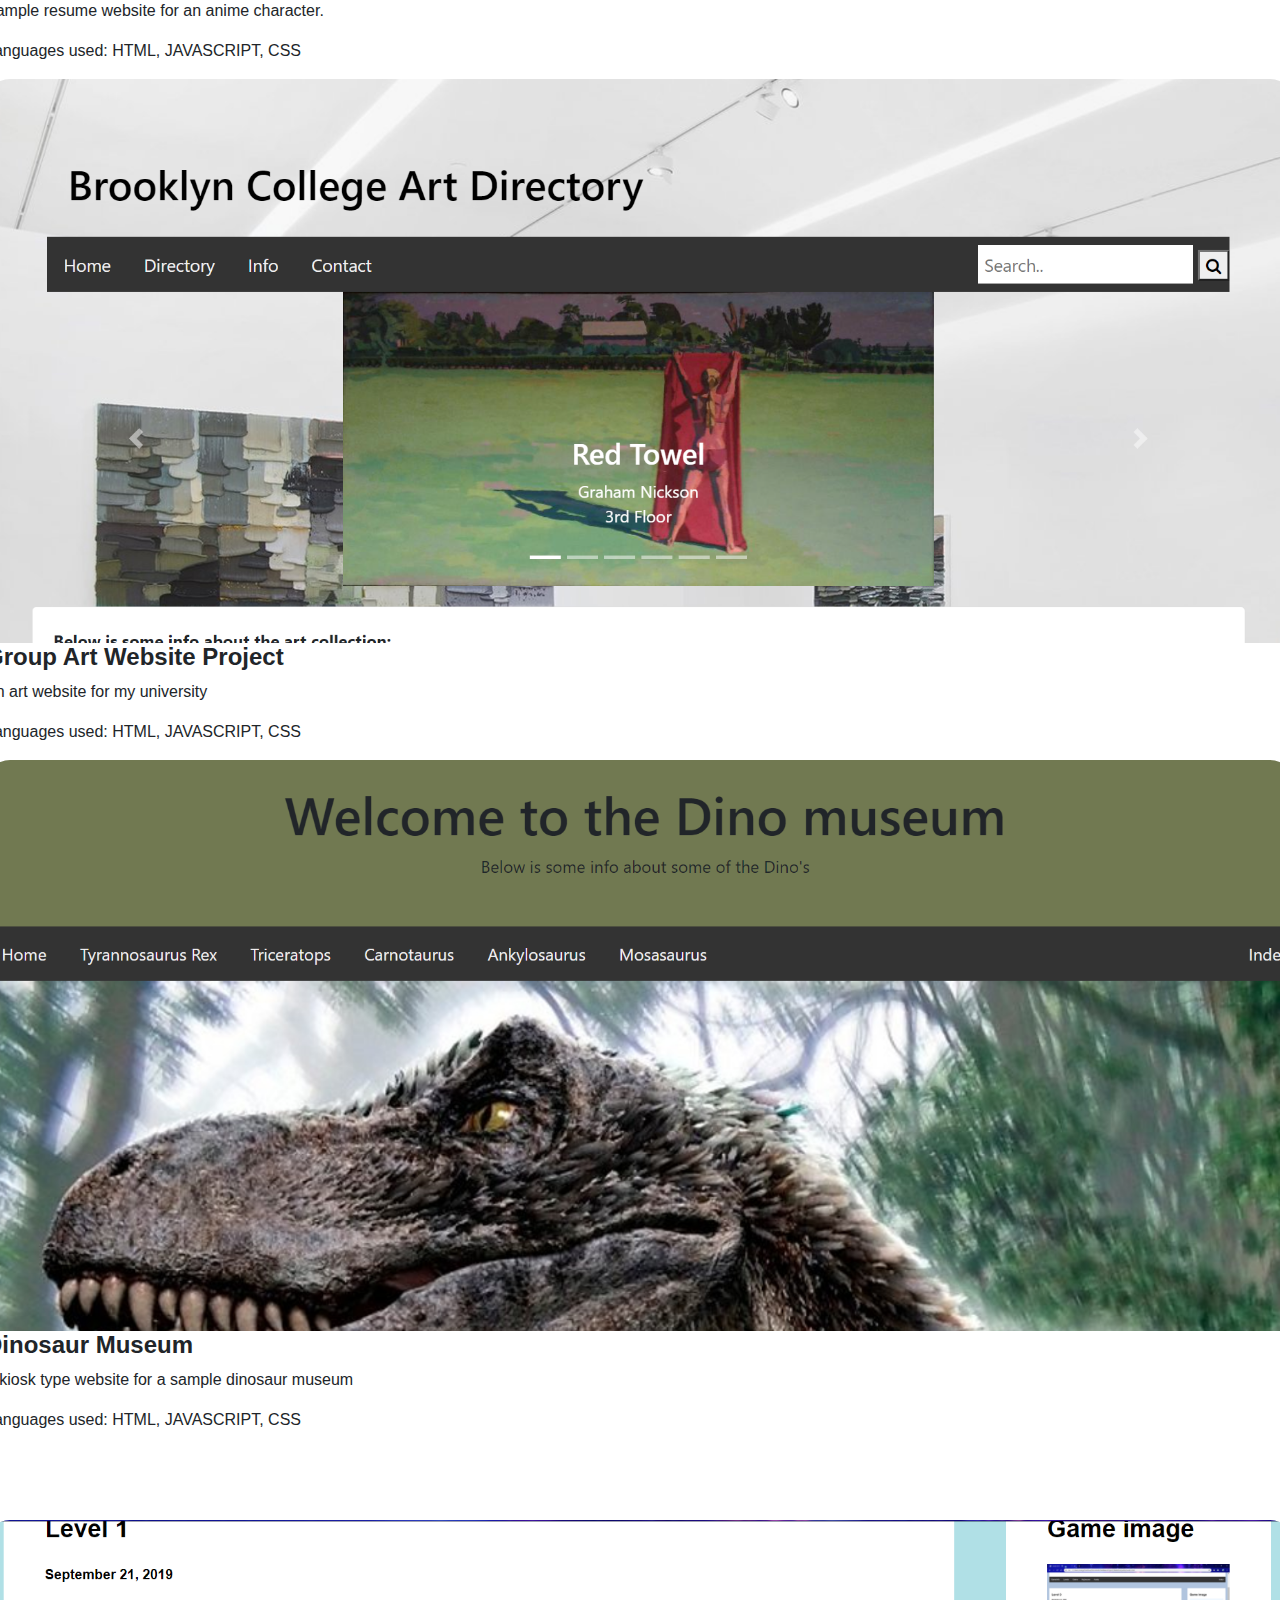
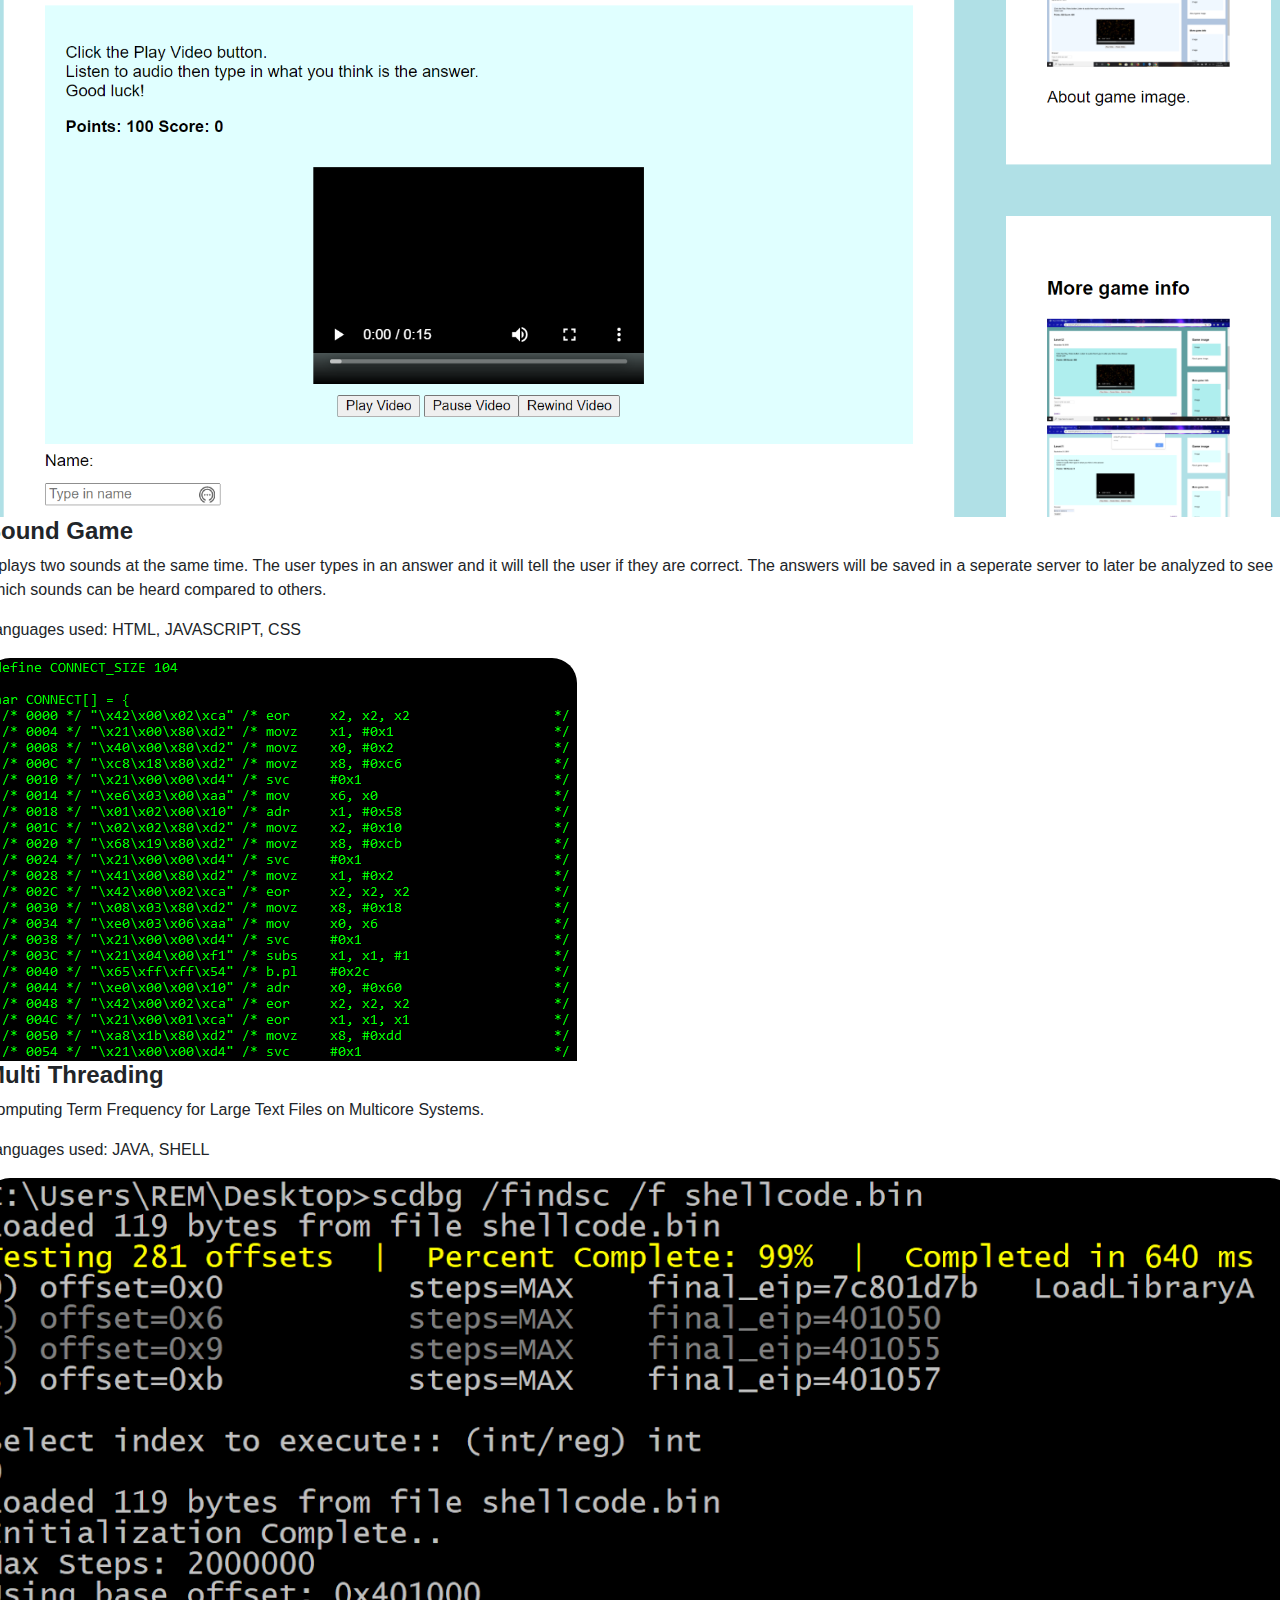
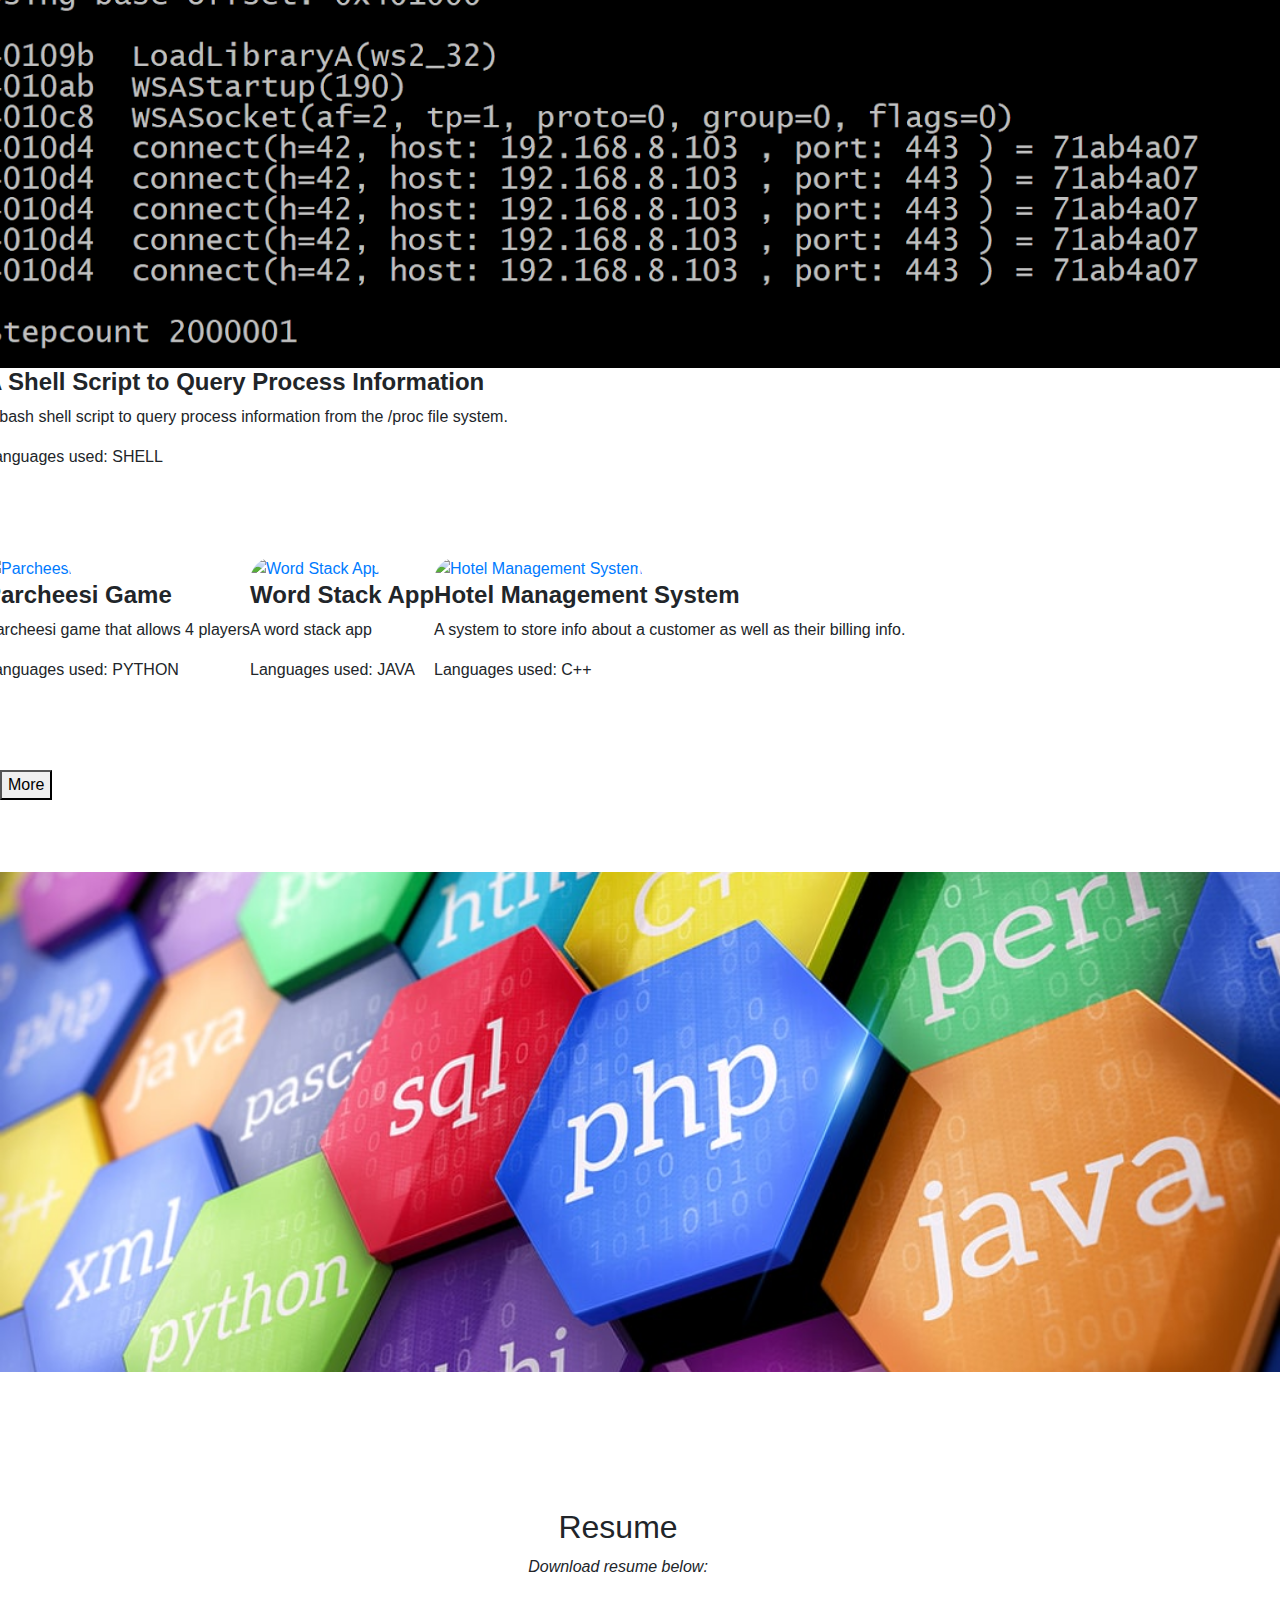
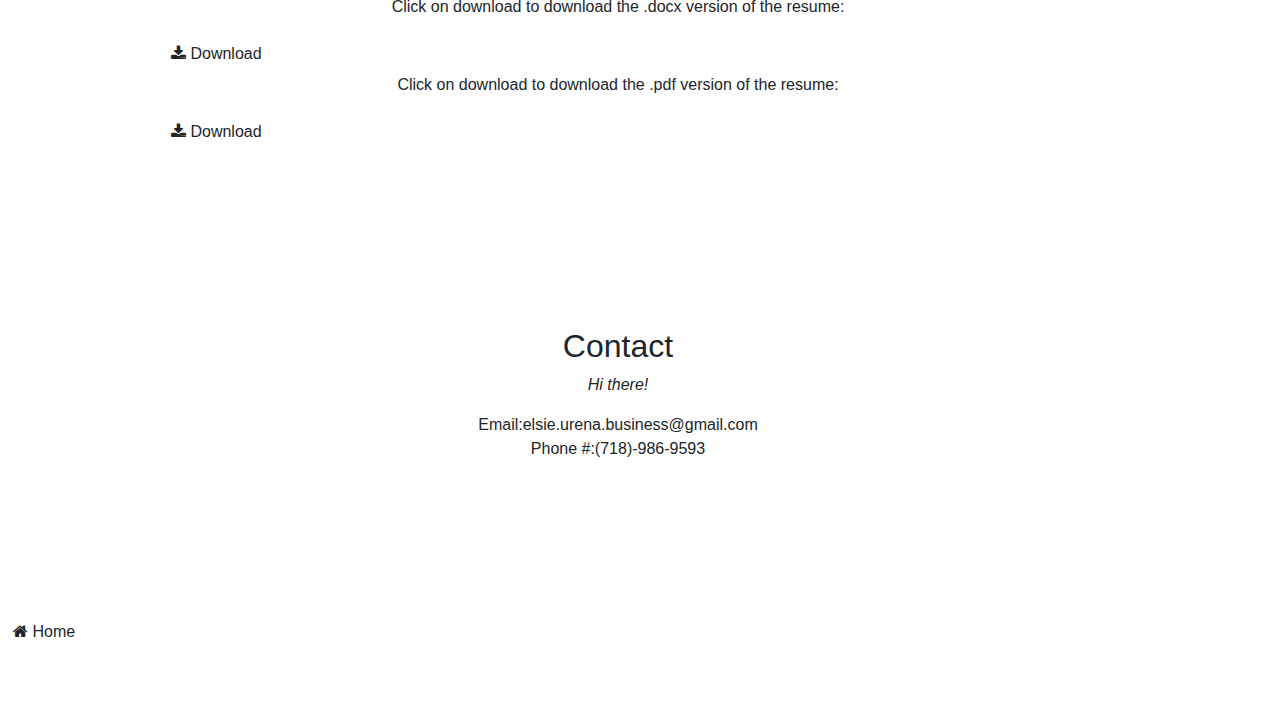
==== commit 703d4852: "Update index.html" ====
--- a/index.html
+++ b/index.html
@@ -3,296 +3,291 @@
     <head>
         <meta charset="UTF-8">
         <meta name="viewport" content="width=device-width, initial-scale=1.0">
-        <link rel="stylesheet" href="https://fonts.googleapis.com/css?family=Lato">
+        <link rel="stylesheet" href="https://fonts.googleapis.com/css?family=Lato|Abril+Fatface">
         <link rel="stylesheet" href="https://cdnjs.cloudflare.com/ajax/libs/font-awesome/4.7.0/css/font-awesome.min.css">
+        <link rel="stylesheet" href="https://cdn.jsdelivr.net/npm/bootstrap@4.6.2/dist/css/bootstrap.min.css">
+        <script src="https://cdn.jsdelivr.net/npm/jquery@3.6.4/dist/jquery.slim.min.js"></script>
+        <script src="https://cdn.jsdelivr.net/npm/popper.js@1.16.1/dist/umd/popper.min.js"></script>
+        <script src="https://cdn.jsdelivr.net/npm/bootstrap@4.6.2/dist/js/bootstrap.bundle.min.js"></script>
         <link rel="stylesheet" href="index.css">
         <script src="index.js"></script>
     </head>
-    
-     <!--Background image for top navigation-->
-     <div class="img">
-     <div class="centered">Welcome!</div>    
-     <div class="contain">
-     <!--Navigation-->
-     <div class="topnav">
+    <body>
+        <div class="img">
+    <!--Navigation-->
+     <div class="topnav" id="myTopnav">
        <ul>
          <li><a href="#home">Home</a></li>
          <li><a href="#about">About Me</a></li>
          <li><a href="#skills">Skills</a></li>
          <li><a href="#portfolio">Portfolio</a></li>
          <li><a href="#resume">Resume</a></li>
-         <li style="float:right"><a href="#contact">Contact</a></li>
-      </ul>
-    </div>
-    </div>
-    </div>
+         <li style="float:right;"><a href="#contact">Contact</a></li>
+         <li><a href="javascript:void(0);" class="icon" onclick="myFunction()">
+           <i class="fa fa-bars"></i></a></li>
+       </ul>
+     </div>
+        
+    <!--Container for Header-->
+    <div class="container_for_header">
+     <div class="centered_header">Welcome!</div>    
+     <div class="centered_header_caption">My name is Blank Blank</div> 
+    </div>
+    </div>
+
+    <br>
      <!--First Block-->
      <div class="block" id="about">
      <h2>About me</h2>
        <p class="center"><em>Hi there!</em></p>
        <p class="center">
-          I am a software developer as well as a Graphic Designer in New York City.<br> 
-          I received a B.S. in Computer Science and Multimedia Computing at City University of New York Brooklyn College.<br><br>
-          I decided to go into computer science my second year of college because I wanted a bit of a challenge away from my artistic background.<br><br>
-       </p>
-     </div>
-     <!--The Divider-->
-     <hr style="height:5px;border-width:0;color:black;background-color:black;width:75%">
-     <!--The Image-->
-     <div class="img3">
-     </div>
-     <!--The Divider-->
-    <hr style="height:5px;border-width:0;color:black;background-color:black;width:75%"> 
-     <!--Second Block-->
-     <div class="block" id="skills">
-     <h2>My Skills</h2>
-     <h3>Software Developer</h3>
-       <p class="center">
-           I have had experience in different languages, frameworks, database systems, etc.<br>
+          I am a Software Developer, Web Developer, and a Graphic Designer in New York City.<br> 
+          I received a B.S. in Computer Science and Multimedia Computing<br>
+          at City University of New York Brooklyn College.<br>
+          I decided to go into computer science my second year of college because<br>
+          I wanted a bit of a challenge away from my artistic background.<br><br>
+       </p>
+     </div>
+     
+     <!--Space between the divs-->
+      <br>
+      
+       <!--Carousel-->
+    <div class="container_Carousel">
+      <div class="carousel">
+        <div class="carousel__face"><span>Hey there below</span></div>
+        <div class="carousel__face"><span>are some of </span></div>
+        <div class="carousel__face"><span>my skills.</span></div>
+        <div class="carousel__face"><span>If you stayed</span></div>
+        <div class="carousel__face"><span>looking at the </span></div>
+        <div class="carousel__face"><span>rest of these</span></div>
+        <div class="carousel__face"><span>images</span></div>
+        <div class="carousel__face"><span>enjoy.</span></div>
+        <div class="carousel__face"><span>:^)</span></div>
+      </div>
+    </div>
+       
+     <!--Space between the divs-->
+      <br>
+      
+      <!--Second Block--> 
+    <div class="row">
+      <div class="column">
+          <h2>Software Developer</h2><br><br>
+          <p class="center">I have had experience in different languages, frameworks, database systems, etc.<br>
            In terms of programming languages, I primarily work in Java but have used other languages such as C++,Javascript,Python etc.<br>
            I'm dedicated to growing as an engineer and as an individual.<br>
-           I thrive in environments that allow me to develop my skillset on a continuous basis.<br><br><br>
-       </p>
-     <h3>Graphic Design</h3>
-     <p class="center">
-           Using my art background I can create new and innovative designs.<br>
+           I thrive in environments that allow me to develop my skill set on a continuous basis.</p>
+      </div>
+      <div class="column">
+         <h2>Web Developer</h2><br><br>
+           <p class="center">I have knowledge of Web Development, Database, and servers. Some skills include HTML/CSS, Coding, Frameworks, Version Control,<br>
+         Responsive Design, Testing/Debugging, Browser Tools, Building along with Automation Tools, and Command Line.<br><br><br>
+       </p>
+      </div>
+      <div class="column">
+          <h2>Graphic Design</h2><br><br>
+            <p class="center">Using my art background I can create new and innovative designs.<br>
            I am up to date with the latest trends in graphic design and I have a very modern feel to my designs.<br>
        </p>
-     </div>
-     <!--The Divider-->
-     <hr style="height:5px;border-width:0;color:black;background-color:black;width:75%">
-   <div class="block" id="skills">
-     <h2>My Skill break down</h2>
-     <p>HTML</p>
-      <div class="container">
-        <div class="skills html">98%</div>
-      </div>
-     <p>CSS</p>
-      <div class="container">
-       <div class="skills css">98%</div>
-      </div>
-     <p>JavaScript</p>
-      <div class="container">
-       <div class="skills js">88%</div>
-      </div>
-     <p>PHP</p>
-      <div class="container">
-       <div class="skills php">85%</div>
-      </div>
-     <p>SQL</p>
-       <div class="container">
-        <div class="skills sql">85%</div>
-       </div>
-     <p>Java</p>
-       <div class="container">
-        <div class="skills java">88%</div>
-       </div>
-     <p>Python</p>
-       <div class="container">
-        <div class="skills python">83%</div>
-       </div>
-     <p>Scratch</p>
-       <div class="container">
-        <div class="skills scratch">95%</div>
-       </div>
-     <p>Assembly Language x32</p>
-       <div class="container">
-        <div class="skills assemblyx32">82%</div>
-       </div>  
-     <p>Assembly Language x86</p>
-       <div class="container">
-        <div class="skills assemblyx86">77%</div>
-       </div> 
-     <p>Kotlin</p>
-       <div class="container">
-        <div class="skills kotlin">80%</div>
-       </div>
-     <p>Haskell</p>
-       <div class="container">
-        <div class="skills haskell">70%</div>
-       </div>
-     <p>R</p>
-       <div class="container">
-        <div class="skills r">98%</div>
-       </div>
-     <p>Scheme</p>
-       <div class="container">
-        <div class="skills scheme">75%</div>
-       </div>
-     <p>Node.js</p>
-       <div class="container">
-        <div class="skills node">95%</div>
-       </div>
-     <p>Angular.js</p>
-       <div class="container">
-        <div class="skills angular">95%</div>
-       </div>
-     <p>Linux</p>
-       <div class="container">
-        <div class="skills linux">75%</div>
-       </div>
-     <p>TypeScript</p>
-       <div class="container">
-        <div class="skills typescript">78%</div>
-       </div>
-     <p>Unity</p>
-       <div class="container">
-        <div class="skills unity">91.5%</div>
-       </div>
-     <p>Java Virtual Machine</p>
-       <div class="container">
-        <div class="skills jvm">81%</div>
-       </div>
-     <p>Amazon Web Services</p>
-       <div class="container">
-        <div class="skills aws">89%</div>
-       </div>
-     <p>.NET</p>
-       <div class="container">
-        <div class="skills net">92%</div>
-       </div>
-     <p>jQuery</p>
-       <div class="container">
-        <div class="skills jquery">95%</div>
-       </div>
-     <p>Microsoft SQL Server</p>
-       <div class="container">
-        <div class="skills sqlserver">88%</div>
-       </div>
-     <p>Ruby</p>
-       <div class="container">
-        <div class="skills ruby">71%</div>
-       </div>     
-     <p>Swift</p>
-       <div class="container">
-        <div class="skills swift">68%</div>
-       </div>
-     <p>Scala</p>
-       <div class="container">
-        <div class="skills scala">65%</div>
-       </div>
-     <p>Go</p>
-       <div class="container">
-        <div class="skills go">62%</div>
-       </div>
-     <p>Elm</p>
-       <div class="container">
-        <div class="skills elm">73%</div>
-       </div>
-     <p>Rust</p>
-       <div class="container">
-        <div class="skills rust">54%</div>
-       </div>
+      </div>
+    </div>
+      
+      <!--Space between the divs-->
+      <br><br><br>
+    
+<script type="text/javascript" src="https://www.gstatic.com/charts/loader.js"></script>
+    <script type="text/javascript">
+      // Load google charts
+      google.charts.load('current', {'packages':['corechart']});
+      // Draw the chart and set the chart values  
+      //First Pie Chart
+      google.charts.setOnLoadCallback(drawChart);
+
+      function drawChart() {
+
+        var data = google.visualization.arrayToDataTable([
+          ['Programming Language', 'Percentage'],
+          ['HTML,CSS,JS',     98],
+          ['PHP,SQL,JQuery,Node,Angular',      91],
+          ['Java,Python,C,C++,C#',  89],
+          ['Scratch,Assemblyx32, Assemblyx86,Unity', 85],
+          ['Haskell,Kotlin,R,Scheme',    82],
+          ['Net,TypeScript',     79],
+          ['Powershell',     75],
+          ['Swift',     70],
+          ['Go,Ruby',     65],
+          ['Scala,Rust',     62],
+          ['Golang',    59],
+          ['JVM',55]
+        ]);
+        // Optional; add a title and set the width and height of the chart
+        var options = {
+          title: 'Programming Languages Im Knowledgeable In',
+          is3D: true,
+          colors: ['#5F9EA0', '#4682B4', '#B0C4DE', '#ADD8E6', '#B0E0E6','#87CEFA','#87CEEB','#6495ED','#00BFFF','#1E90FF','#4169E1','#0000FF','#0000CD']
+        };
+        // Display the chart inside the <div> element with id="piechart"
+        var chart = new google.visualization.PieChart(document.getElementById('piechart'));
+
+        chart.draw(data, options);
+      }
+      // Draw the chart and set the chart values  
+      //Second Pie Chart
+      google.charts.setOnLoadCallback(drawChart2);
+      function drawChart2() {
+
+        var data = google.visualization.arrayToDataTable([
+          ['Programming Language', 'Percentage'],
+          ['Adaptablity',     95],
+          ['Communication',      89],
+          ['Analytics',  90],
+          ['Project Management', 80],
+          ['Technical Writing',    85]
+        ]);
+        // Optional; add a title and set the width and height of the chart
+        var options = {
+          title: 'Skills',
+          is3D: true,
+          colors: ['#E6E6FA', '#D8BFD8', '#DDA0DD', '#DA70D6', '#EE82EE']
+        };
+        // Display the chart inside the <div> element with id="piechart"
+        var chart = new google.visualization.PieChart(document.getElementById('piechart2'));
+
+        chart.draw(data, options);
+      }
+    </script>
+    <!--Calls into the script above for the pie chart-->
+    <div class="row">
+        <div class="block_for_pieChart">
+    <div id="piechart"></div></div>
+        <div class="block_for_pieChart">
+    <div id="piechart2"></div>
+        </div>
+    </div>
+    
+     <!--Space between the divs-->
+      <br><br><br>
+    <!--Third Block-->
+  <div class="row">
+    <div class="blocks_under_pieCharts">
+        <h3>20+</h3><p>Projects<p>
    </div>
-  <div class="row">
-   <div class="leftcolumn">
-    <div class="block2">
-        <p><h3>20+</h3>Projects<p>
-    </div>
+    <div class="blocks_under_pieCharts">
+        <h3>25+</h3><p>Languages<p>
+    </div>
+    <div class="blocks_under_pieCharts">
+      <h3>100%</h3><p>Able to learn new languages<p>
    </div>
-   <div class="centercolumn">
-    <div class="block2">
-      <p><h3>25+</h3>Languages<p>
-    </div>
-   </div>      
-   <div class="rightcolumn">
-    <div class="block2">
-      <p><h3>100%</h3>Able to learn new languages<p>
-    </div>
-   </div>
-  </div>
-     <!--Tech3.jpg It's kind of like a fancy divider-->
+  </div>
+    
+     <!--Space between the divs-->
+      <br><br><br>
+      
+     <!--Image-->
      <div class="img2">
      </div>
-      <hr style="height:5px;border-width:0;color:black;background-color:black;width:75%">
-     <!--Third Block-->
+     
+      <!--Space between the divs-->
+      <br><br><br>
+      
      <div class="block" id="portfolio">
      <h2>Portfolio</h2>
        <p class="center"><em>Below is some of my past and current work.</em></p>
      </div>
-     
+      
+      <!--Space between the divs-->
+      <br><br><br>
+  
 <div class="row">
-  <div class="leftColumn">
-  <div class="card2">
+  <div class="column_for_portfolio_section">
   <a href="https://codepen.io/elsieu/full/VwvBLoZ">
   <img src="image/spheres.png" alt="Spheres in space" style="width:100%" class="imgCard"></a>
-  <div class="container2">
+  <div class="container_for_portfolio_section">
     <h4><b>Floating Spheres in space</b></h4> 
     <p>It's a looped animation of wooden spheres floating through space</p>
     <p>Languages used: HTML, JAVASCRIPT, CSS</p>
   </div>
   </div>
-  <div class="card2">
+  <div class="column_for_portfolio_section">
   <a href="https://codepen.io/elsieu/full/BaoVZWw">   
   <img src="image/SimpleGame.png" alt="Simple Platform game" style="width:100%" class="imgCard"></a>
-  <div class="container2">
+  <div class="container_for_portfolio_section">
     <h4><b>A simple game</b></h4> 
     <p>A platformer game that has lives, scores, enemies, jumping, and climbing</p> 
     <p>Languages used: HTML, JAVASCRIPT, CSS</p>
   </div>
-  </div>
-  <div class="card2">
+  </div>   
+  <div class="column_for_portfolio_section">
   <a href="https://codepen.io/elsieu/full/qBOOJGQ">
       <img src="image/PinkBall.png" alt="Pink Ball" style="width:100%" class="imgCard"></a>
-  <div class="container2">
+  <div class="container_for_portfolio_section">
     <h4><b>Pink Ball</b></h4> 
     <p>A pink ball that has a speckle of light in the corner. The ball can be moved around which shows the contrast between shadows and light.</p>  
     <p>Languages used: HTML, JAVASCRIPT, CSS</p>
   </div>
   </div>
-   </div>
-    <div class="leftColumn2">
-  <div class="card2">
+</div>
+      
+     <!--Space between the divs-->
+      <br><br><br>
+
+<div class="row">
+  <div class="column_for_portfolio_section">
   <a href="https://shadowanomaly.github.io/Website3610/Lab5.html">
   <img src="image/code2.png" alt="Image" style="width:100%" class="imgCard"></a>
-  <div class="container2">
+  <div class="container_for_portfolio_section">
     <h4><b>Sample resume website</b></h4> 
     <p>Sample resume website for an anime character.</p>
     <p>Languages used: HTML, JAVASCRIPT, CSS</p>
   </div>
   </div>
-  <div class="card2">
+  <div class="column_for_portfolio_section">
   <a href="https://cisc3650groupproject.github.io/website/">
   <img src="image/ArtWebsite.png" alt="Art Website" style="width:100%" class="imgCard"></a>
-  <div class="container2">
+  <div class="container_for_portfolio_section">
     <h4><b>Group Art Website Project</b></h4> 
     <p>An art website for my university</p>
     <p>Languages used: HTML, JAVASCRIPT, CSS</p>
   </div>
   </div>
-  <div class="card2">
+  <div class="column_for_portfolio_section">
   <a href="https://shadowanomaly.github.io/DinosaurMuseum/">
   <img src="image/DinoMuseum.png" alt="Dino museum" style="width:100%" class="imgCard"></a>
-  <div class="container2">
+  <div class="container_for_portfolio_section">
     <h4><b>Dinosaur Museum</b></h4> 
     <p>A kiosk type website for a sample dinosaur museum</p> 
     <p>Languages used: HTML, JAVASCRIPT, CSS</p>
   </div>
   </div>
-    </div>  
-  <div class="rightColumn">
-  <div class="card2">
+</div>
+      
+    <!--Space between the divs-->
+      <br><br><br>
+     
+<div class="row">      
+  <div class="column_for_portfolio_section">
   <a href="https://elsieu97.github.io/Fingerprinting-audio-game/">
   <img src="image/SoundGame.png" alt="Sound Game" style="width:100%" class="imgCard"></a>
-  <div class="container2">
+  <div class="container_for_portfolio_section">
     <h4><b>Sound Game</b></h4> 
     <p>It plays two sounds at the same time. The user types in an answer and it will tell the user if they are correct. The answers will be saved in a seperate server to later be analyzed to see which sounds can be heard compared to others.</p>  
     <p>Languages used: HTML, JAVASCRIPT, CSS</p>
   </div>
   </div>
-  <div class="card2">
+  <div class="column_for_portfolio_section">
   <a href="https://github.com/elsieu9700/TermFrequency">
   <img src="image/shellcode.png" alt="shell code" style="width:100%" class="imgCard"></a>
-  <div class="container2">
+  <div class="container_for_portfolio_section">
     <h4><b>Multi Threading</b></h4> 
     <p>Computing Term Frequency for Large Text Files on Multicore Systems.</p>
     <p>Languages used: JAVA, SHELL</p>
   </div>
   </div>
-  <div class="card2">
+  <div class="column_for_portfolio_section">
     <a href="https://github.com/elsieu9700/ProcessInformation">
     <img src="image/shellcode2.PNG" alt="shell code" style="width:100%" class="imgCard"></a>
-  <div class="container2">
+  <div class="container_for_portfolio_section">
     <h4><b>A Shell Script to Query Process Information</b></h4> 
     <p>A bash shell script to query process information from the
     /proc file system.</p>
@@ -300,78 +295,104 @@
   </div>
   </div>
   </div>
-  <div class="rightColumn2">
-  <div class="card2">
+      
+     <!--Space between the divs-->
+      <br><br><br>
+  
+      <div class="row">
+  <div class="column_for_portfolio_section">
   <a href="https://github.com/elsieu9700/Parcheesi">
   <img src="image/parcheesi.jpg" alt="Parcheesi" style="width:100%" class="imgCard"></a>
-  <div class="container2">
+  <div class="container_for_portfolio_section">
     <h4><b>Parcheesi Game</b></h4> 
     <p>Parcheesi game that allows 4 players</p> 
     <p>Languages used: PYTHON</p>
   </div>
   </div>
-  <div class="card2">
+  <div class="column_for_portfolio_section">
   <a href="https://github.com/elsieu9700/Word_Stack_App">
   <img src="image/WordStack.png" alt="Word Stack App" style="width:100%" class="imgCard"></a>
-  <div class="container2">
+  <div class="container_for_portfolio_section">
     <h4><b>Word Stack App</b></h4> 
     <p>A word stack app</p>
     <p>Languages used: JAVA</p>
   </div>
   </div>
-  <div class="card2">
+  <div class="column_for_portfolio_section">
   <a href="https://github.com/elsieu9700/Hotel_Management_System">
   <img src="image/hotel_manage.png" alt="Hotel Management System" style="width:100%" class="imgCard"></a>
-  <div class="container2">
+  <div class="container_for_portfolio_section">
     <h4><b>Hotel Management System</b></h4> 
     <p>A system to store info about a customer as well as their billing info.</p>
     <p>Languages used: C++</p>
   </div>
   </div>
   </div>
-</div>
+      
+      <!--Space between the divs-->
+      <br><br><br>
+      
      <!--More button-->
      <div>
       <a href="morePage.html">
-      <img src="image/moreButton.jpg" alt="More Button image" width="100" height="100" class="centerImage">
+      <button class="more_button"><span>More </span></button>
       </a>
      </div>
-     <!--The Divider-->
-     <hr style="height:5px;border-width:0;color:black;background-color:black;width:75%">
+     
+      <!--Space between the divs-->
+      <br><br><br>
+     
      <!--The Image-->
-     <div class="img4">
-     </div>
-     <!--The Divider-->
-     <hr style="height:5px;border-width:0;color:black;background-color:black;width:75%">
+     <div class="img3"></div>
+     
+     <!--Space between the divs-->
+      <br><br><br>
+      
      <!--Fourth Block-->
      <div class="block" id="resume">
+         <br>
      <h2>Resume</h2>
        <p class="center"><em>Download resume below:</em></p>
        <p class="center">
-           Click on the resume logo to download the .docx version of the resume:
+           Click on download to download the .docx version of the resume:
        </p>
 
        <a href="resume/Elsie_Urena_Resume.docx" download>
-          <img src="image/resumeButton.jpg" alt="Resume" width="100" height="50" class="centerImage">
+          <button class="btn"><i class="fa fa-download"></i> Download</button>
        </a>
        <p class="center">
-           Click on the resume logo to download the .pdf version of the resume:
+           Click on download to download the .pdf version of the resume:
        </p>
 
        <a href="resume/Elsie_Urena_Resume_PDF.pdf" download>
-          <img src="image/resumeButton.jpg" alt="Resume" width="100" height="50" class="centerImage">
+          <button class="btn"><i class="fa fa-download"></i> Download</button>
        </a>
-     </div>
-     <!--The Divider-->
-     <hr style="height:5px;border-width:0;color:black;background-color:black;width:75%">
+       <br>
+     </div>
+     
+     <!--Space between the divs-->
+      <br><br><br>
+      
           <!--First Block-->
      <div class="block" id="contact">
+         <br>
      <h2>Contact</h2>
        <p class="center"><em>Hi there!</em></p>
        <p class="center">
-       <h4>Email:</h4>elsie.urena.business@gmail.com
-       <h4>Phone #:</h4>(718)-986-9593
-       </p>
-     </div>
+       Email:elsie.urena.business@gmail.com<br>
+       Phone #:(718)-986-9593</p>
+       <br>
+     </div>
+          
+    <!--Space between the divs-->
+      <br><br><br>
+      
+      <div>
+          <button onclick="topFunction()" id="myBtn" title="Go to top" class="btn"><i class="fa fa-home"></i> Home</button>
+      </div>
+      
+    <!--Space between the divs-->
+      <br><br><br>
+          
     </body>
 </html>
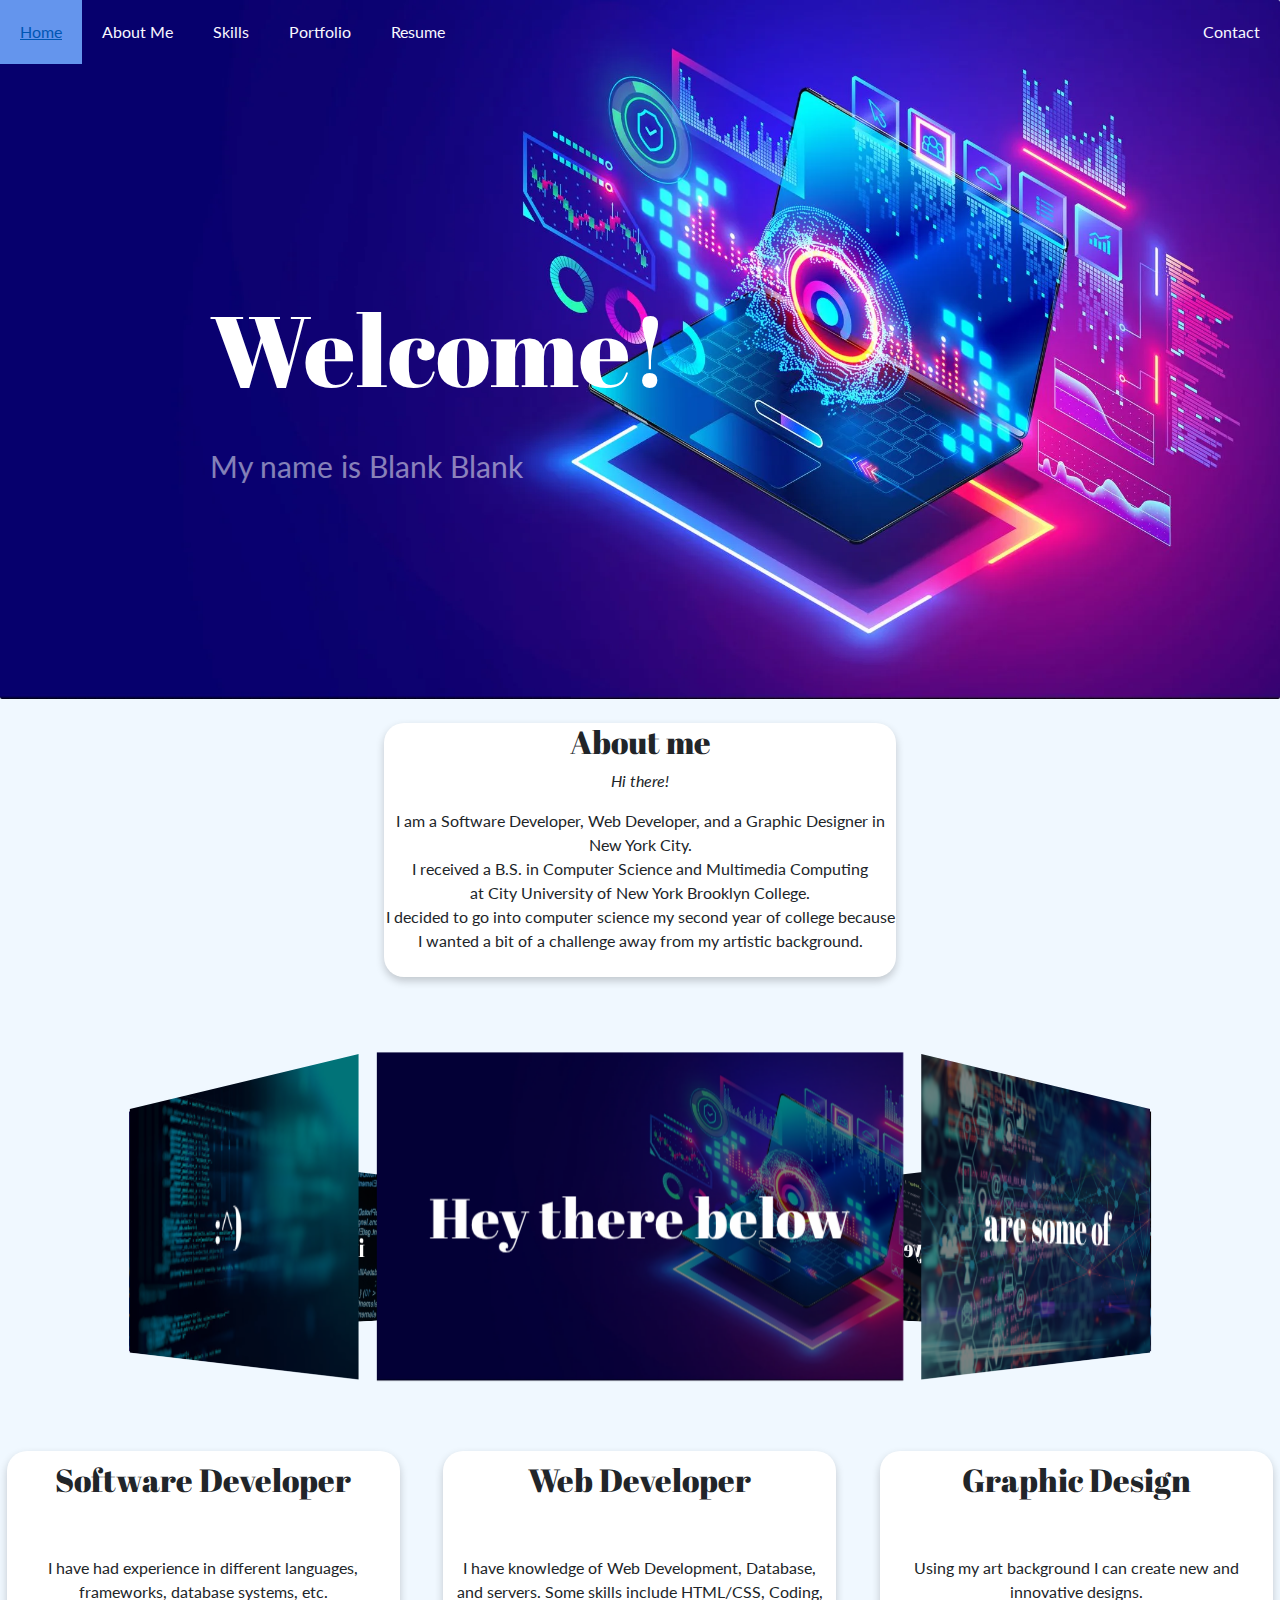
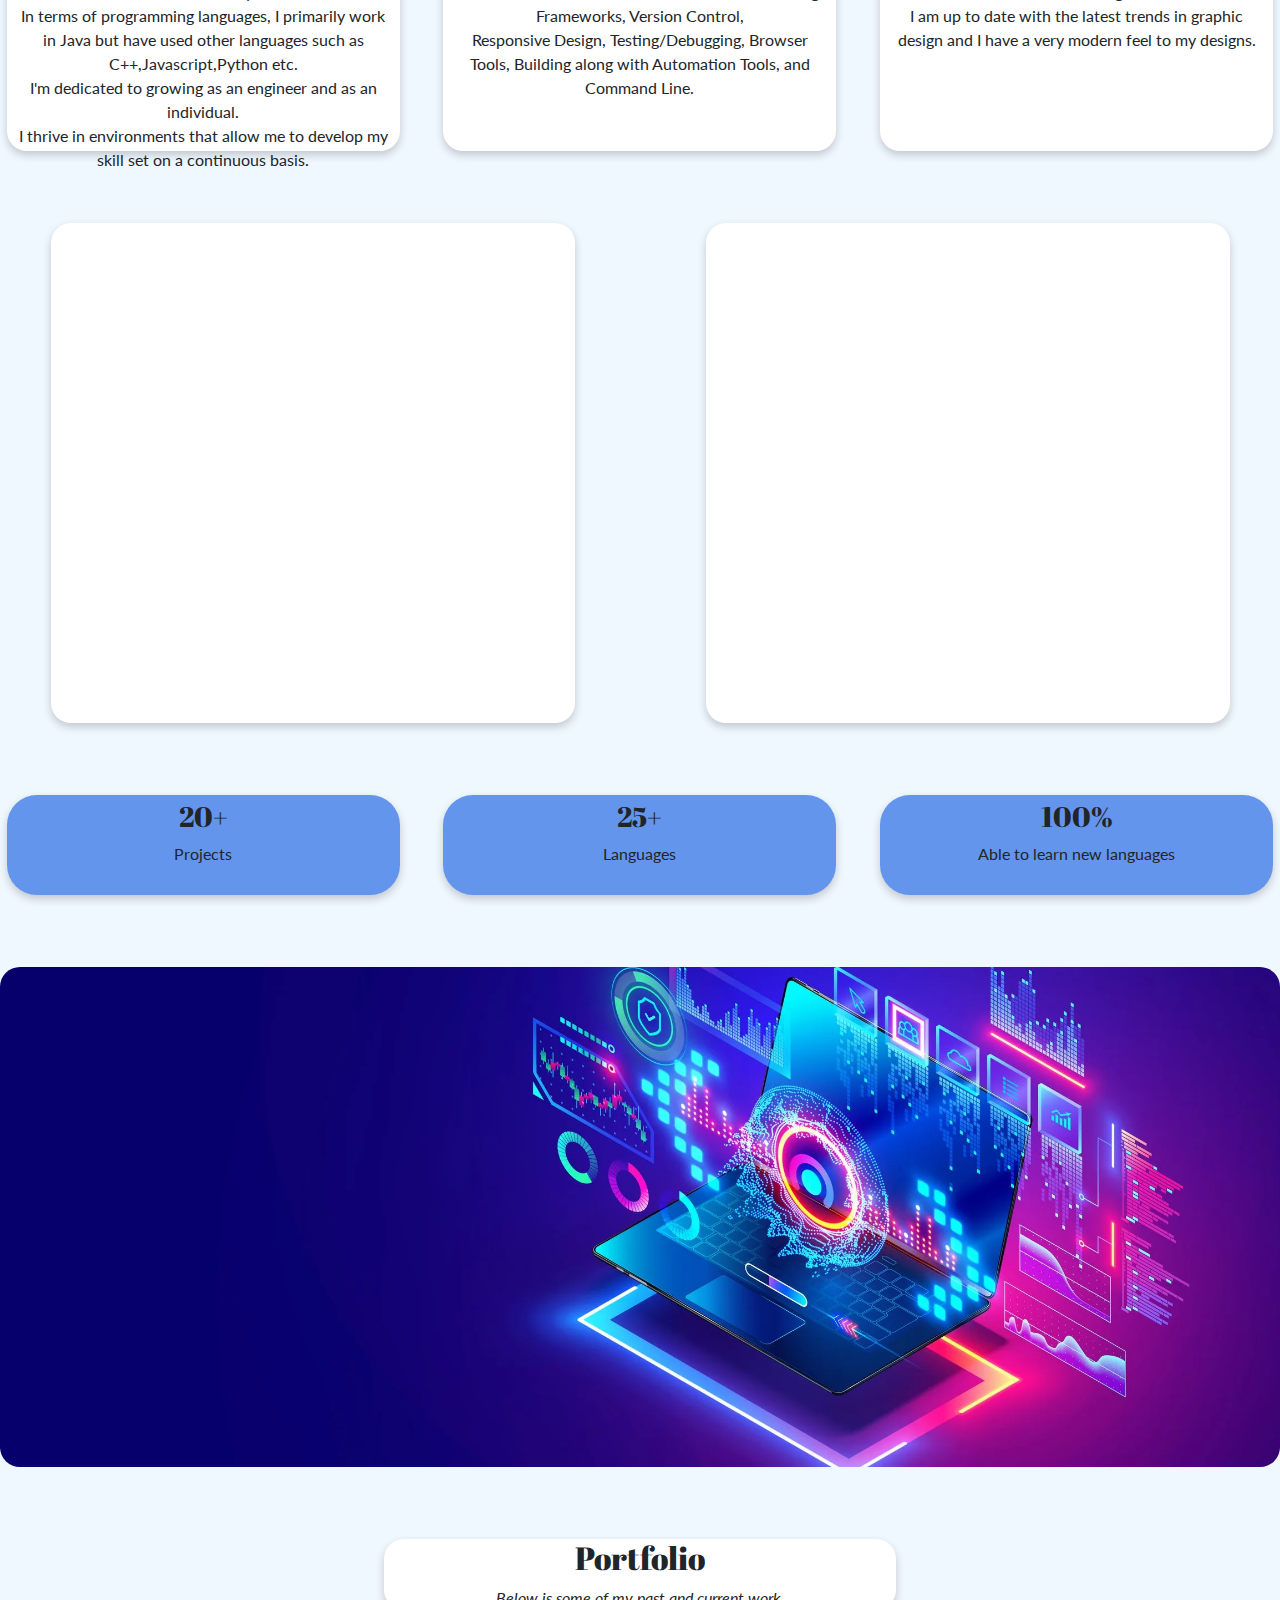
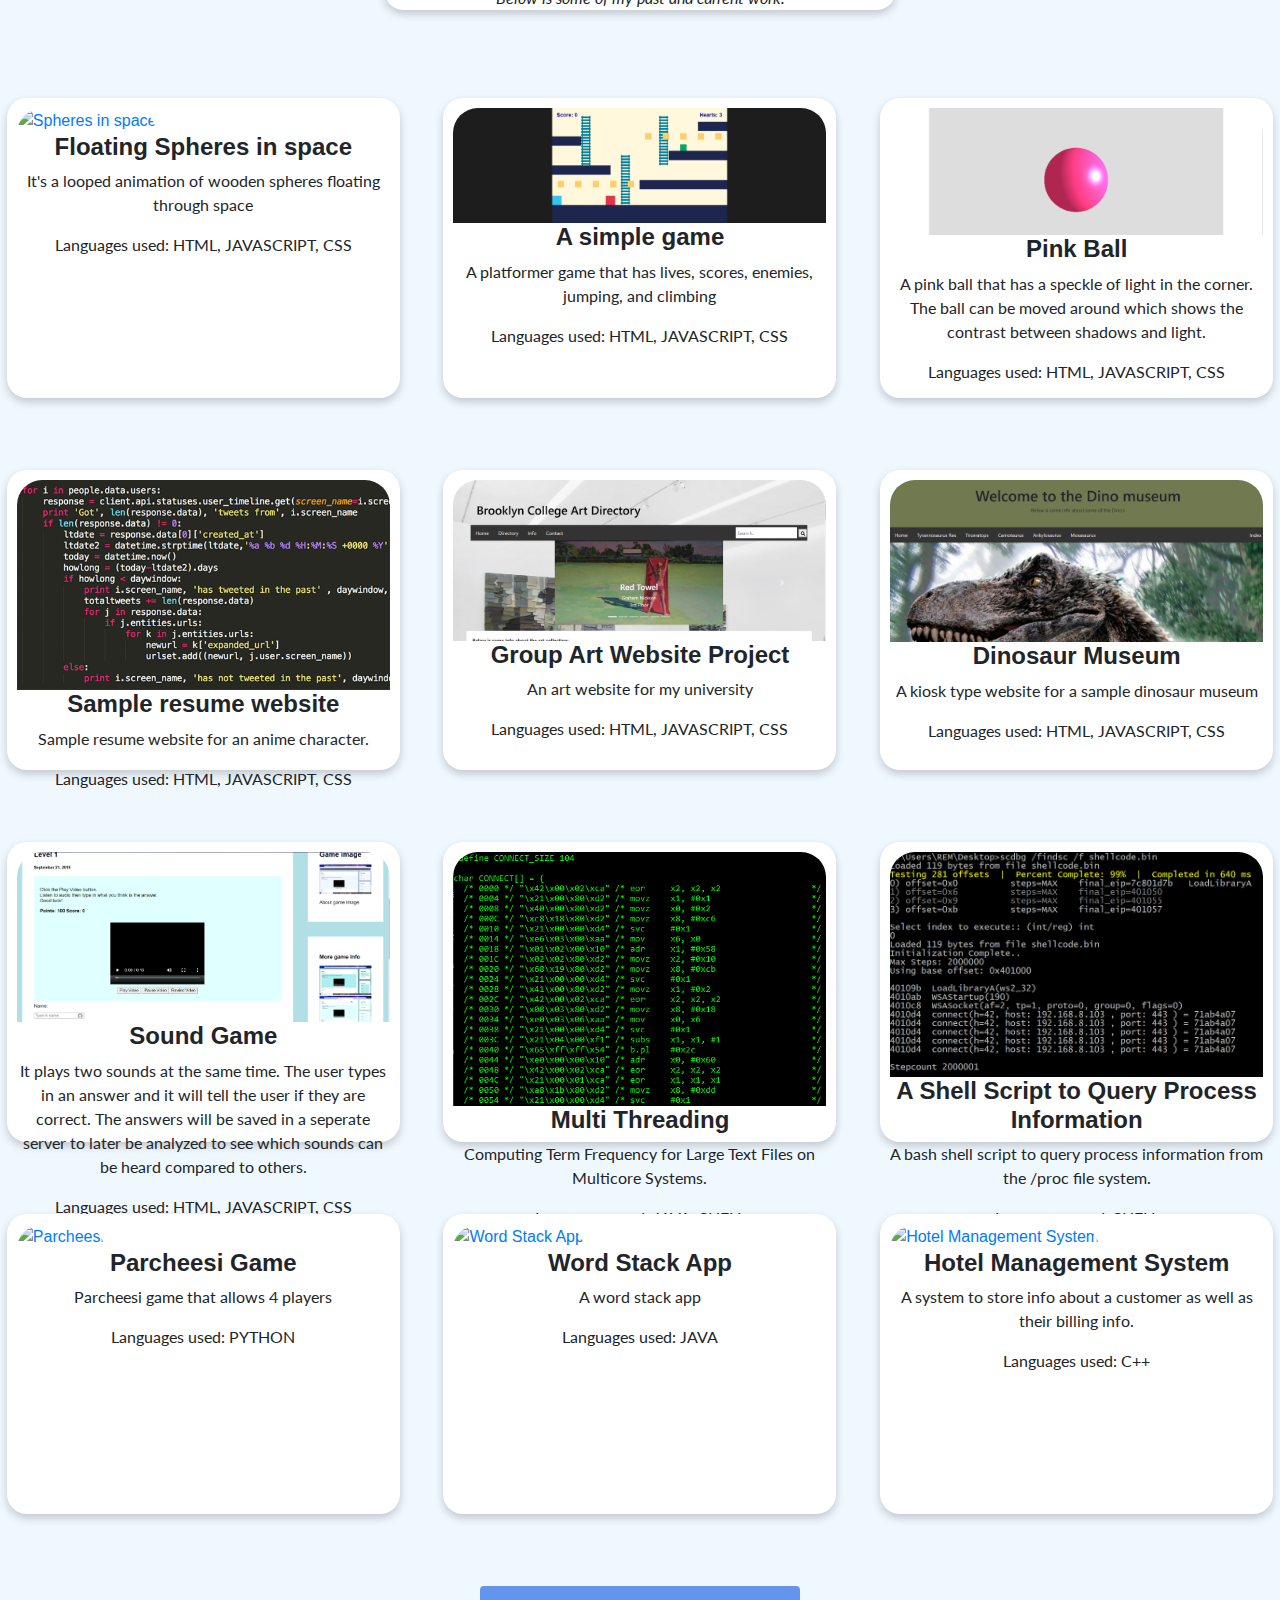
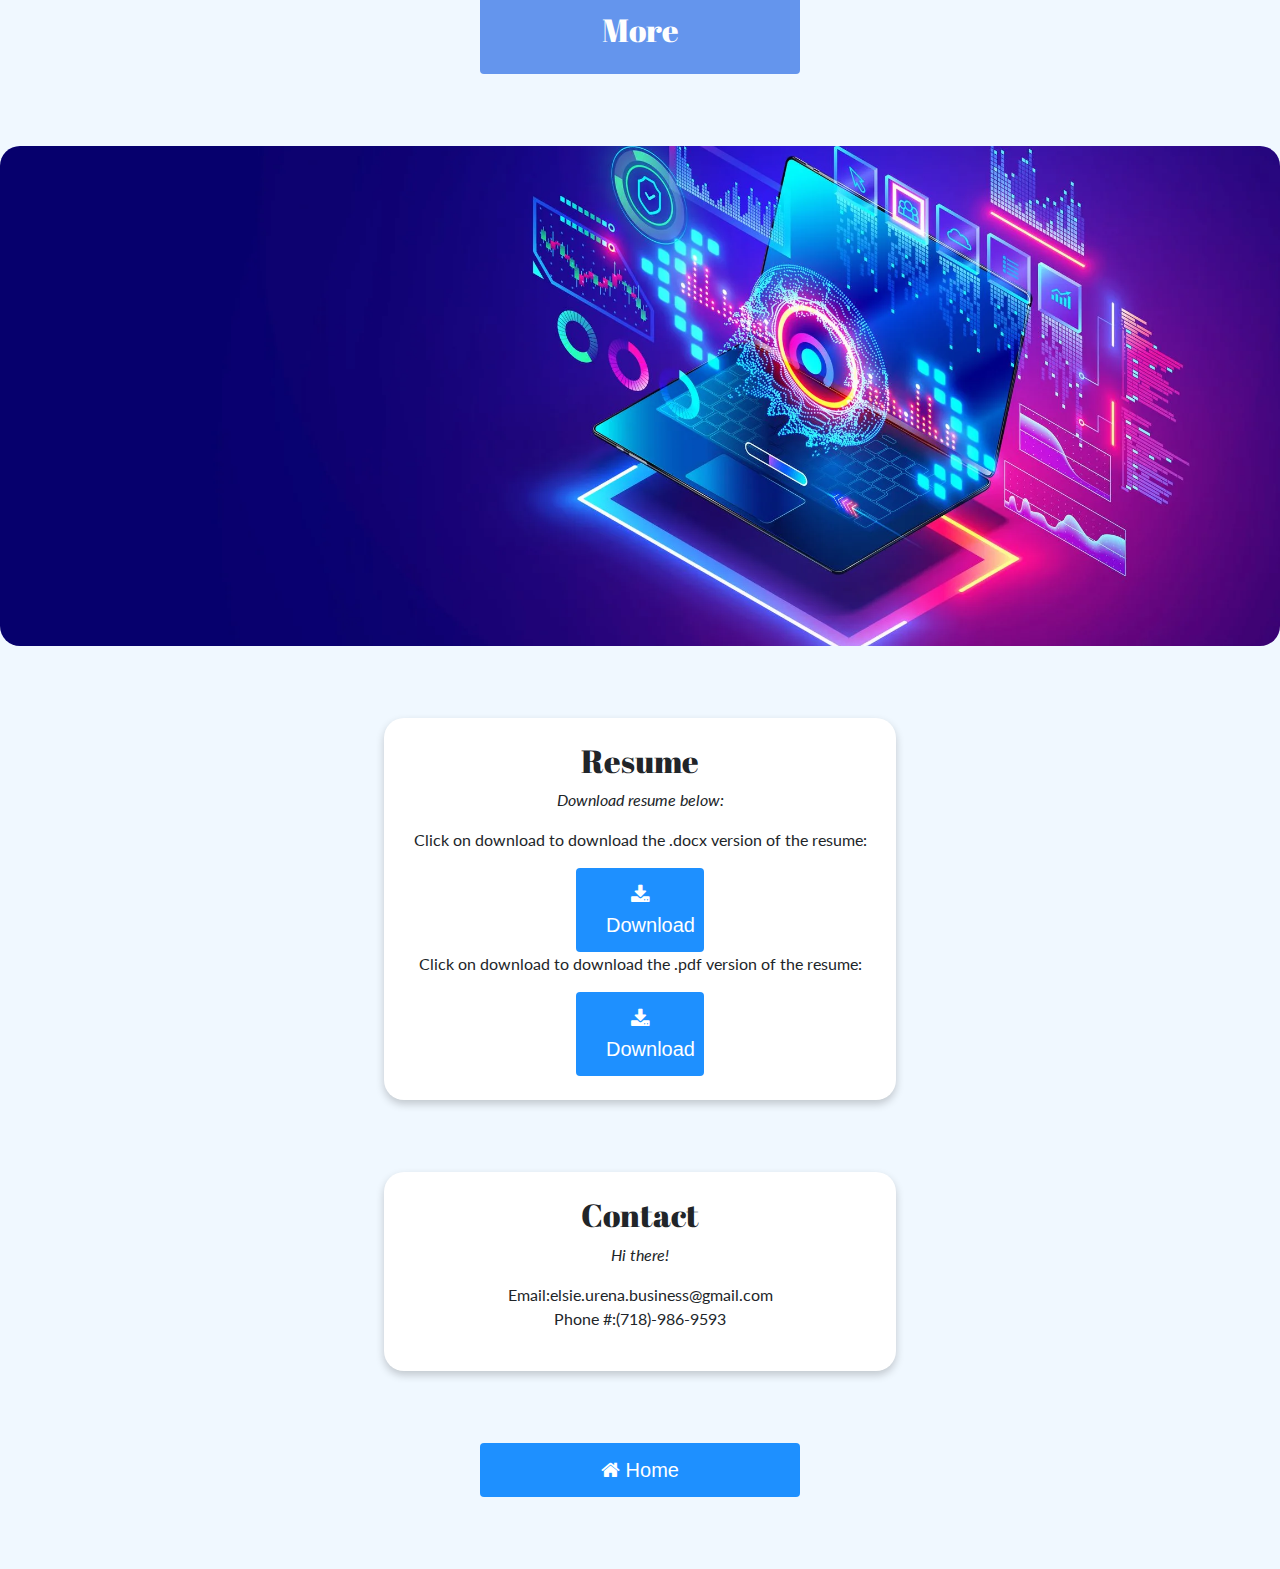
==== commit 03eefef9: "Update index.html" ====
--- a/index.html
+++ b/index.html
@@ -357,14 +357,14 @@
            Click on download to download the .docx version of the resume:
        </p>
 
-       <a href="resume/Elsie_Urena_Resume.docx" download>
+       <a href="resume/Elsie_Urena_Resume_2023.docx" download>
           <button class="btn"><i class="fa fa-download"></i> Download</button>
        </a>
        <p class="center">
            Click on download to download the .pdf version of the resume:
        </p>
 
-       <a href="resume/Elsie_Urena_Resume_PDF.pdf" download>
+       <a href="resume/Elsie_Urena_Resume_2023.pdf" download>
           <button class="btn"><i class="fa fa-download"></i> Download</button>
        </a>
        <br>
--- a/index.css
+++ b/index.css
@@ -1,7 +1,7 @@
 body {
   margin: 0;
   font-family: Arial, Helvetica, sans-serif;
- /* background-color: #6495ED;*/
+  background-color:#F0F8FF;
 }
 .centerImage {
   display: block;
@@ -9,11 +9,14 @@
   margin-right: auto;
   width: 25%;
 }
+
 .img {
   /* The image used */
-  background-image: url("image/tech.jpg");
+  background-image: url("image/Tech_Header_Image.webp");
 
   min-height: 500px;
+  
+  border-radius: 2px;
 
   /* Center and scale the image nicely */
   background-position: center;
@@ -23,11 +26,14 @@
   /* Needed to position the navbar */
   position: relative;
 }
+
 .img2 {
   /* The image used */
-  background-image: url("image/tech3.jpg");
+  background-image: url("image/Tech_Header_Image.webp");
 
   min-height: 500px;
+  
+  border-radius: 20px;
 
   /* Center and scale the image nicely */
   background-position: center;
@@ -37,25 +43,14 @@
   /* Needed to position the navbar */
   position: relative;
 }
+
 .img3 {
   /* The image used */
-  background-image: url("image/tech4.jpg");
+  background-image: url("image/Tech_Header_Image.webp");
 
   min-height: 500px;
-
-  /* Center and scale the image nicely */
-  background-position: center;
-  background-repeat: no-repeat;
-  background-size: cover;
-
-  /* Needed to position the navbar */
-  position: relative;
-}
-.img4 {
-  /* The image used */
-  background-image: url("image/tech5.jpg");
-
-  min-height: 500px;
+  
+  border-radius: 20px;
 
   /* Center and scale the image nicely */
   background-position: center;
@@ -71,6 +66,15 @@
   margin: -8px;
   width: auto;
 }*/
+.topnav {
+  overflow: hidden;
+  /*background-color: #0066CC;*/
+}
+/* Hide the link that should open and close the topnav on small screens */
+.topnav .icon {
+  display: none;
+}
+
 ul {
   list-style-type: none;
   margin: 0;
@@ -85,37 +89,55 @@
 
 li a {
   display: block;
-  color: white;
+  /*color: white;*/
   text-align: center;
   padding: 20px 20px;
   text-decoration: none;
+  color: #F8F8FF;
+  font-family:'Lato', serif;
 }
 
 li a:hover:not(.active) {
   background-color: #6495ED;
 }
+form{
+    float:right;
+}
 h1 {
     text-align: center;
+    font-family: 'Abril Fatface', serif;
 }
 h2 {
     text-align: center;
+    font-family: 'Abril Fatface', sans-serif;
 }
 h3 {
     text-align: center;
+    font-family: 'Abril Fatface', fantasy;
+}
+p{
+    text-align: center;
+    font-family: 'Lato', serif;
 }
 .center{
     text-align: center;
 }
 /* Add a card effect for articles */
 .block {
-  background-color: white;
-  padding: 20px;
-  margin-top: 20px;
-  margin-bottom: 20px;
-  margin-left: 138px;
-  margin-right: 20px;
-  width: 75%;
-}
+  box-shadow: 0 4px 8px 0 rgba(0,0,0,0.2);
+  transition: 0.3s;
+  width: 40%;
+  border-radius: 20px;
+  margin:0 auto;
+  background-color:#FFFFFF;
+}
+.block:hover {
+  box-shadow: 0 8px 16px 0 rgba(0,0,0,0.2);
+}
+.container_block{
+    padding: 2px 16px;
+}
+
 .container {
   width: 100%;
   background-color: #ddd;
@@ -123,6 +145,71 @@
   text-align: center;
 }
 
+/* Create three equal columns that floats next to each other */
+.column_for_portfolio_section {
+  float: left;
+  width: 30%;
+  padding: 10px;
+  height: 300px;
+  box-shadow: 0 4px 8px 0 rgba(0,0,0,0.2);
+  transition: 0.3s;
+  border-radius: 20px;
+  margin:0 auto;
+  background-color:#FFFFFF;
+}
+.column_for_portfolio_section:hover {
+  box-shadow: 0 8px 16px 0 rgba(0,0,0,0.2);
+}
+.container_for_portfolio_section {
+  width: 100%;
+  margin: auto;
+  text-align: center;
+}
+
+/* Create three equal columns that floats next to each other */
+.column {
+  float: left;
+  width: 30%;
+  padding: 10px;
+  height: 300px;
+  box-shadow: 0 4px 8px 0 rgba(0,0,0,0.2);
+  transition: 0.3s;
+  border-radius: 20px;
+  margin:0 auto;
+  background-color:#FFFFFF;
+}
+.column:hover {
+  box-shadow: 0 8px 16px 0 rgba(0,0,0,0.2);
+}
+
+.block_for_pieChart {
+  float: left;
+  width: 40%;
+  padding: 10px;
+  height: 500px;
+  box-shadow: 0 4px 8px 0 rgba(0,0,0,0.2);
+  transition: 0.3s;
+  border-radius: 20px;
+  margin:0 auto;
+  background-color:#FFFFFF;
+}
+
+#piechart,#piechart2{
+    width:750px;
+    height:480px;
+    float: left;
+}
+
+.block_for_pieChart:hover {
+  box-shadow: 0 8px 16px 0 rgba(0,0,0,0.2);
+}
+/* Clear floats after the columns */
+.row:after {
+  content: "";
+  display: table;
+  clear: both;
+}
+
 .skills {
   text-align: right;
   padding-top: 10px;
@@ -130,184 +217,22 @@
   color: white;
 }
 
-.html {
-    width: 98%; 
-    background-color: #6495ED;
-}
-.css {
-    width: 98%; 
-    background-color: #6495ED;
-}
-.js {
-    width: 88%; 
-    background-color: #6495ED;
-}
-.php {
-    width: 85%; 
-    background-color: #6495ED;
-}
-.sql {
-    width: 85%; 
-    background-color: #6495ED;
-}
-.java {
-    width: 88%; 
-    background-color: #6495ED;
-}
-.python {
-    width: 83%; 
-    background-color: #6495ED;
-}
-.scratch {
-    width: 95%; 
-    background-color: #6495ED;
-}
-.assemblyx32 {
-    width: 82%; 
-    background-color: #6495ED;
-}
-.assemblyx86 {
-    width: 77%; 
-    background-color: #6495ED;
-}
-.kotlin {
-    width: 80%; 
-    background-color: #6495ED;
-}
-.haskell {
-    width: 70%; 
-    background-color: #6495ED;
-}
-.r {
-    width: 98%; 
-    background-color: #6495ED;
-}
-.scheme {
-    width: 75%; 
-    background-color: #6495ED;
-}
-.node {
-    width: 95%; 
-    background-color: #6495ED;
-}
-.angular {
-    width: 95%; 
-    background-color: #6495ED;
-}
-.linux {
-    width: 75%; 
-    background-color: #6495ED;
-}
-.typescript {
-    width: 78%; 
-    background-color: #6495ED;
-}
-.unity {
-    width: 91.5%; 
-    background-color: #6495ED;
-}
-.jvm {
-    width: 81%; 
-    background-color: #6495ED;
-}
-.aws {
-    width: 89%; 
-    background-color: #6495ED;
-}
-.net {
-    width: 92%; 
-    background-color: #6495ED;
-}
-.jquery {
-    width: 95%; 
-    background-color: #6495ED;
-}
-.sqlserver {
-    width: 88%; 
-    background-color: #6495ED;
-}
-.ruby {
-    width: 71%; 
-    background-color: #6495ED;
-}
-.swift {
-    width: 68%; 
-    background-color: #6495ED;
-}
-.scala {
-    width: 65%; 
-    background-color: #6495ED;
-}
-.go {
-    width: 62%; 
-    background-color: #6495ED;
-}
-.elm {
-    width: 73%; 
-    background-color: #6495ED;
-}
-.rust {
-    width: 54%; 
-    background-color: #6495ED;
-}
-
-/* Create four unequal columns that floats next to each other */
-/* Left column */
-.leftcolumn {   
+.blocks_under_pieCharts {
+  background-color: #6495ED;
   float: left;
   width: 30%;
-  padding-left: 0px;
-  text-align: center;
-}
-/* Center column */
-.centercolumn {   
-  float: left;
-  width: 30%;
-  padding-left: 40px;
-  text-align: center;
-}
-/* Right column */
-.rightcolumn {
-  float: left;
-  width: 30.5%;
-  padding-left: 40px;
-  text-align: center;
-}
-/* Clear floats after the columns */
-.row:after {
-  content: "";
-  display: table;
-  clear: both;
-}
-.block2 {
-  background-color: #6495ED;
-  padding: 20px;
-  width: 100%;
-}
-/* Create four unequal columns that floats next to each other */
-/* Left column */
-.leftColumn {   
-  float: left;
-  width: 25%;
-  padding-left: 0px;
-}
-.leftColumn2 {   
-  float: left;
-  width: 25%;
-  padding-right: 0px;
-}
-/* Right column */
-.rightColumn {
-  float: left;
-  width: 25%;
-  padding-left: 0px;
-}
-/* Right column */
-.rightColumn2 {
-  float: left;
-  width: 25%;
-  padding-right: 0px;
-}
+  padding: 5px;
+  height: 100px;
+  box-shadow: 0 4px 8px 0 rgba(0,0,0,0.2);
+  transition: 0.3s;
+  border-radius: 30px;
+  margin:0 auto;
+}
+
+.blocks_under_pieCharts:hover {
+  box-shadow: 0 8px 16px 0 rgba(0,0,0,0.2);
+}
+
 /* Add a card effect for articles */
 /*.block3 {
   background-color: #ADD8E6;
@@ -318,28 +243,11 @@
   margin-left: 10px;
   margin-bottom: 40px;
 }*/
-  
-.card2 {
-  box-shadow: 0 5px 10px 0 rgba(0,0,0,0.2);
-  transition: 0.5s;
-  width: 85%;
-  border-radius: 25px;
-  margin: auto;
-  margin-bottom: 40px;
-}
-
-.card2:hover {
-  box-shadow: 0 8px 16px 0 rgba(0,0,0,0.2);
-}
 
 .imgCard {
   border-radius: 25px 25px 0 0;
 }
 
-.container2 {
-  padding: 20px 20px;
-}  
-  
 /* Add a card effect for articles */
 .hoverBlock {
   background-color: #ADD8E6;
@@ -350,21 +258,34 @@
   margin-left: 10px;
   margin-bottom: 10px;
 }
-.fakeBackground{
-    background-color: #E0FFFF;
-    width: 200px;
-    height: 200px;
-}
-/* Centered text */
-.centered {
-  position: absolute;
-  top: 50%;
+
+/* Centered text for first header*/
+.centered_header {
+  text-align: left;
+  /*top: 50%;
   left: 50%;
-  transform: translate(-50%, -50%);
+  transform: translate(-50%, -50%);*/
   color: white;
   font-size: 100px;
-  background-color:#000000;
-  padding: 20px;
+  font-family: 'Abril Fatface', serif;
+  /*background-color:rgba(204, 204, 204, 0.5);*/
+  padding: 10px;
+}
+/* Centered text for first header caption*/
+.centered_header_caption {
+  text-align: left;
+  /*top: 50%;
+  left: 50%;
+  transform: translate(-50%, -50%);*/
+  color: white;
+  font-size: 30px;
+  font-family:'Lato', sans-serif;
+  opacity: 0.5;
+  /*background-color:rgba(204, 204, 204, 0.5);*/
+  padding: 10px;
+}
+.container_for_header{
+    padding: 200px;
 }
 footer {
   text-align: center;
@@ -372,9 +293,149 @@
   background-color: #6495ED;
   color: white;
 }
+
+/*Carousel items*/
+.container_Carousel{
+  position: relative;
+  width: 320px;
+  margin: 100px auto 0 auto;
+  perspective: 1000px;
+  padding-top: 10px;
+  padding-bottom: 300px;
+}
+
+.carousel {
+  position: absolute;
+  width: 100%;
+  height: 100%;
+  transform-style: preserve-3d; 
+  animation: rotate360 60s infinite forwards linear;
+}
+.carousel__face { 
+  position: absolute;
+  width: 300px;
+  height: 187px;
+  top: 20px;
+  left: 10px;
+  right: 10px;
+  background-size: cover;
+  box-shadow:inset 0 0 0 2000px rgba(0,0,0,0.5);
+  display: flex;
+}
+
+span {
+  margin: auto;
+  font-size: 2rem;
+  font-family: 'Abril Fatface', serif;
+  color: #fefefe;
+}
+
+.carousel__face:nth-child(1) {
+  background-image: url("image/Tech_Header_Image.webp");
+  transform: rotateY(  0deg) translateZ(430px); }
+.carousel__face:nth-child(2) { 
+  background-image: url("image/Tech_Header_Image2.jpg");
+    transform: rotateY( 40deg) translateZ(430px); }
+.carousel__face:nth-child(3) {
+  background-image: url("image/Tech_Header_Image3.png");
+  transform: rotateY( 80deg) translateZ(430px); }
+.carousel__face:nth-child(4) {
+  background-image: url("image/Tech_Header_Image4.jpg");
+  transform: rotateY(120deg) translateZ(430px); }
+.carousel__face:nth-child(5) { 
+  background-image: url("image/Tech_Header_Image5.jpg");
+ transform: rotateY(160deg) translateZ(430px); }
+.carousel__face:nth-child(6) { 
+  background-image: url("image/Tech_Header_Image6.jpg");
+ transform: rotateY(200deg) translateZ(430px); }
+.carousel__face:nth-child(7) { 
+  background-image: url("image/Tech_Header_Image7.jpg");
+ transform: rotateY(240deg) translateZ(430px); }
+.carousel__face:nth-child(8) {
+  background-image: url("image/Tech_Header_Image8.png");
+  transform: rotateY(280deg) translateZ(430px); }
+.carousel__face:nth-child(9) {
+  background-image: url("image/Tech_Header_Image9.jpg");
+  transform: rotateY(320deg) translateZ(430px); }
+
+
+@keyframes rotate360 {
+  from {
+    transform: rotateY(0deg);
+  }
+  to {
+    transform: rotateY(-360deg);
+  }
+}
+/*Button for downloads*/
+.btn {
+  background-color: DodgerBlue;
+  border: none;
+  color: white;
+  padding: 12px 30px;
+  cursor: pointer;
+  font-size: 20px;
+  display: block;
+  margin-left: auto;
+  margin-right: auto;
+  width: 25%;
+}
+
+/* Darker background on mouse-over */
+.btn:hover {
+  background-color: RoyalBlue;
+}
+.more_button {
+  border-radius: 4px;
+  background-color: #6495ED;
+  border: none;
+  color: #FFFFFF;
+  text-align: center;
+  font-size: 30px;
+  padding: 20px;
+  transition: all 0.5s;
+  cursor: pointer;
+  display: block;
+  margin-left: auto;
+  margin-right: auto;
+  width: 25%;
+
+}
+
+.more_button span {
+  cursor: pointer;
+  display: inline-block;
+  position: relative;
+  transition: 0.5s;
+}
+
+.more_button span:after {
+  content: '\00bb';
+  position: absolute;
+  opacity: 0;
+  top: 0;
+  right: -20px;
+  transition: 0.5s;
+}
+
+.more_button:hover span {
+  padding-right: 25px;
+}
+
+.more_button:hover span:after {
+  opacity: 1;
+  right: 0;
+}
+
 /* Responsive layout - when the screen is less than 800px wide, make the two columns stack on top of each other instead of next to each other */
 @media screen and (max-width: 800px) {
-  .leftcolumn, .rightcolumn, .centercolumn, .rightColumn, .rightColumn2, .leftColumn, .leftColumn2, .container, .img, .img2, .img3, .img4 {   
+  .topnav, .container, .img, .img2, .img3, column, 
+  .ceneterImage, .center, .block, .container_block, 
+  .column_for_portfolio_section, .container_for_portfolio_section, 
+  .block_for_pieChart, #piechart, #piechart2, .skills, 
+  .blocks_under_pieCharts, .imgCard, .hoverBlock, .centered_header, 
+  .centered_header_caption, .container_for_header, .container_Carousel, 
+  .carousel, .carousel_face, .btn, .more_button{   
     width: 100%;
     padding: 0;
   }
@@ -382,8 +443,37 @@
 
 /* Responsive layout - when the screen is less than 400px wide, make the navigation links stack on top of each other instead of next to each other */
 @media screen and (max-width: 400px) {
-  .topnav a {
+  .topnav, .container, .img, .img2, .img3, column, 
+  .ceneterImage, .center, .block, .container_block, 
+  .column_for_portfolio_section, .container_for_portfolio_section, 
+  .block_for_pieChart, #piechart, #piechart2, .skills, 
+  .blocks_under_pieCharts, .imgCard, .hoverBlock, .centered_header, 
+  .centered_header_caption, .container_for_header, .container_Carousel, 
+  .carousel, .carousel_face, .btn, .more_button{
     float: none;
     width: 100%;
   }
 }
+/* When the screen is less than 600 pixels wide, hide all links. Show the link that contains should open and close the topnav (.icon) */
+@media screen and (max-width: 600px) {
+  .topnav a:not(:first-child) {display: none;}
+  .topnav a.icon {
+    float: right;
+    display: block;
+  }
+}
+
+/* The "responsive" class is added to the topnav with JavaScript when the user clicks on the icon. This class makes the topnav look good on small screens (display the links vertically instead of horizontally) */
+@media screen and (max-width: 600px) {
+  .topnav.responsive {position: relative;}
+  .topnav.responsive a.icon {
+    position: absolute;
+    right: 0;
+    top: 0;
+  }
+  .topnav.responsive a {
+    float: none;
+    display: block;
+    text-align: left;
+  }
+}
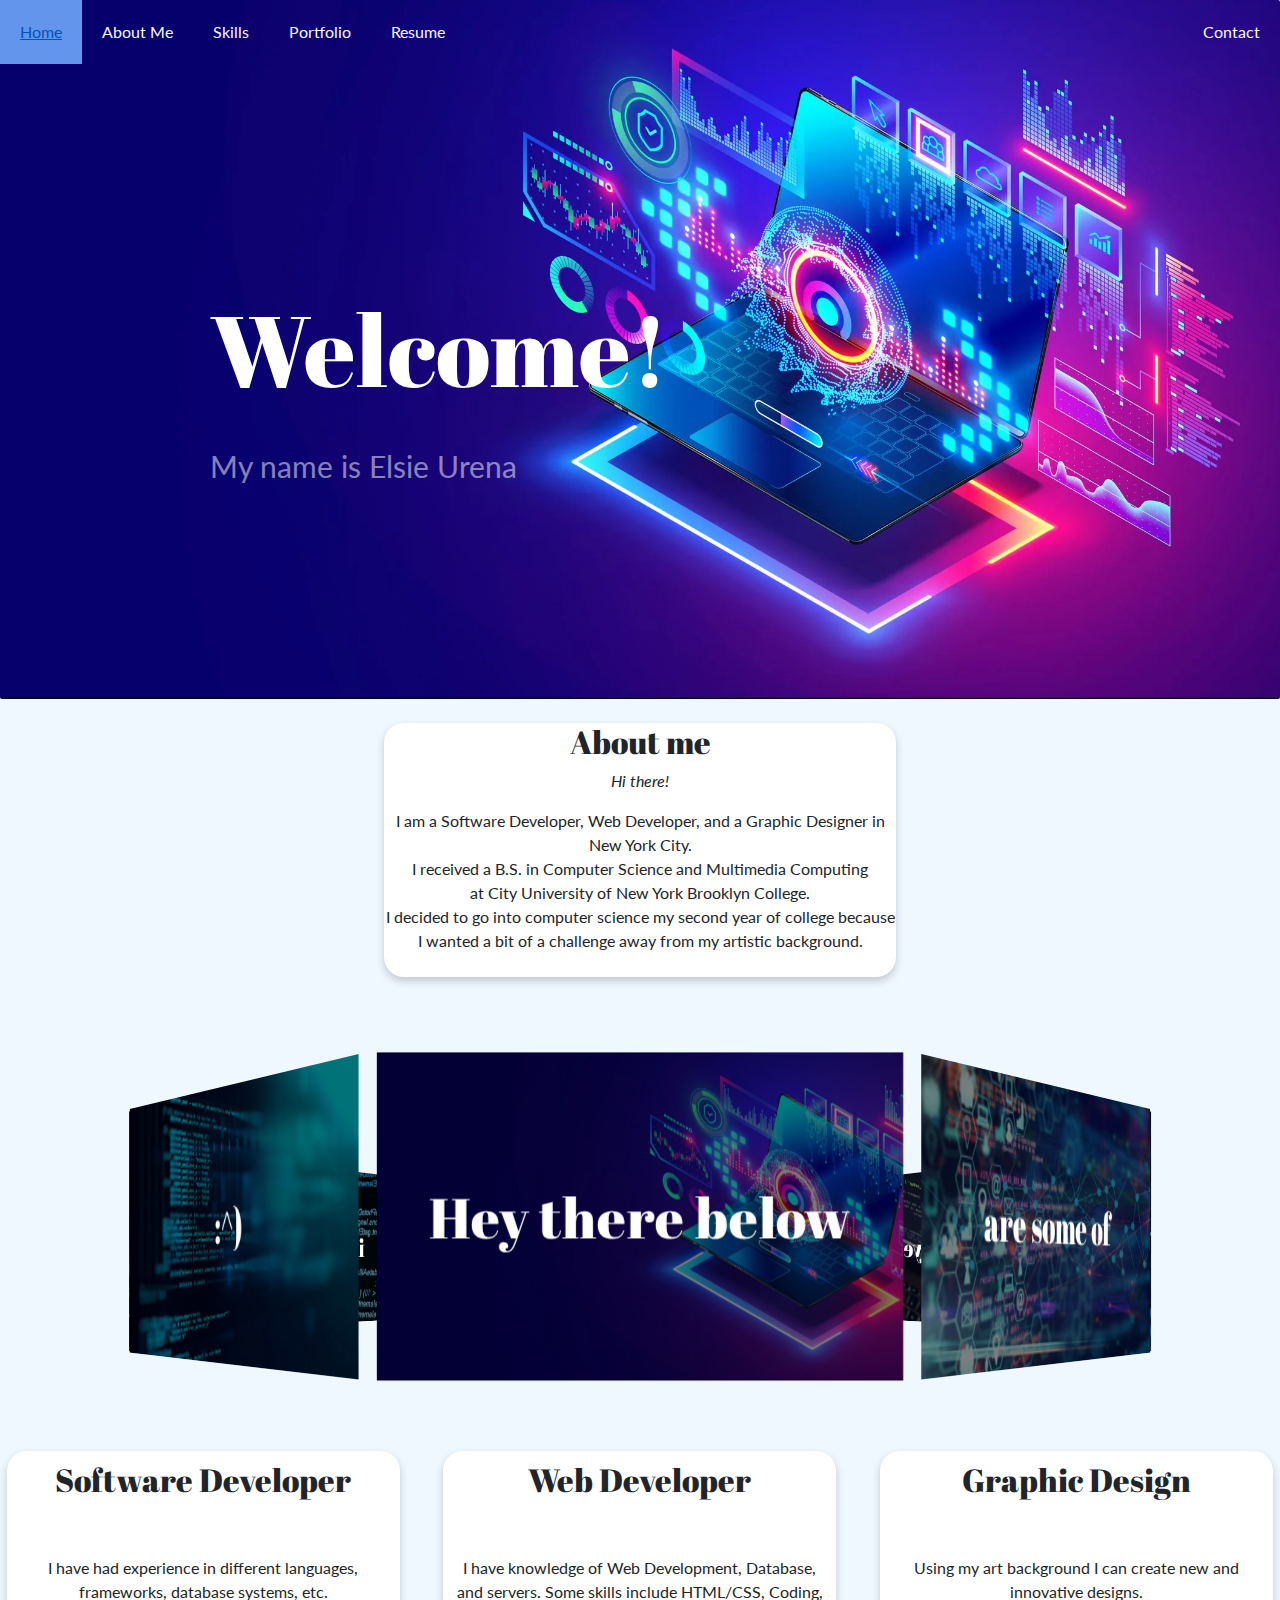
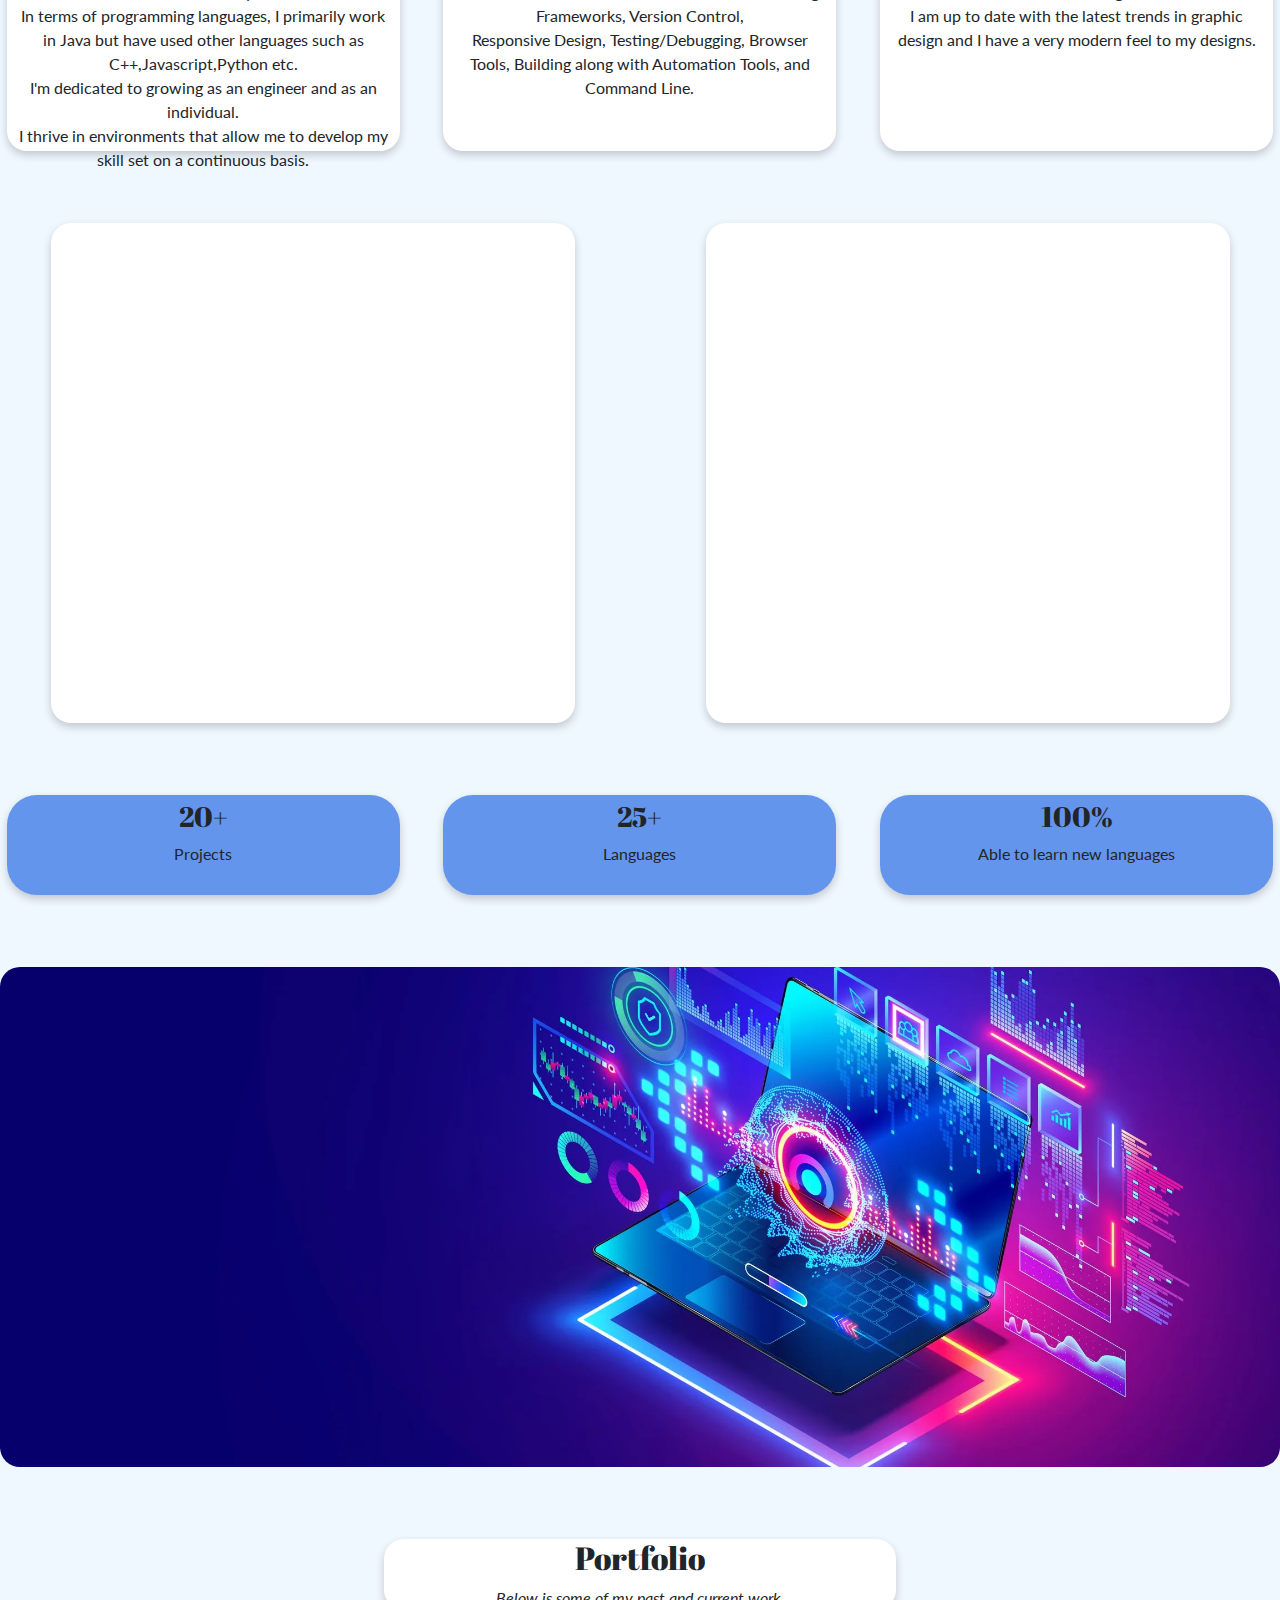
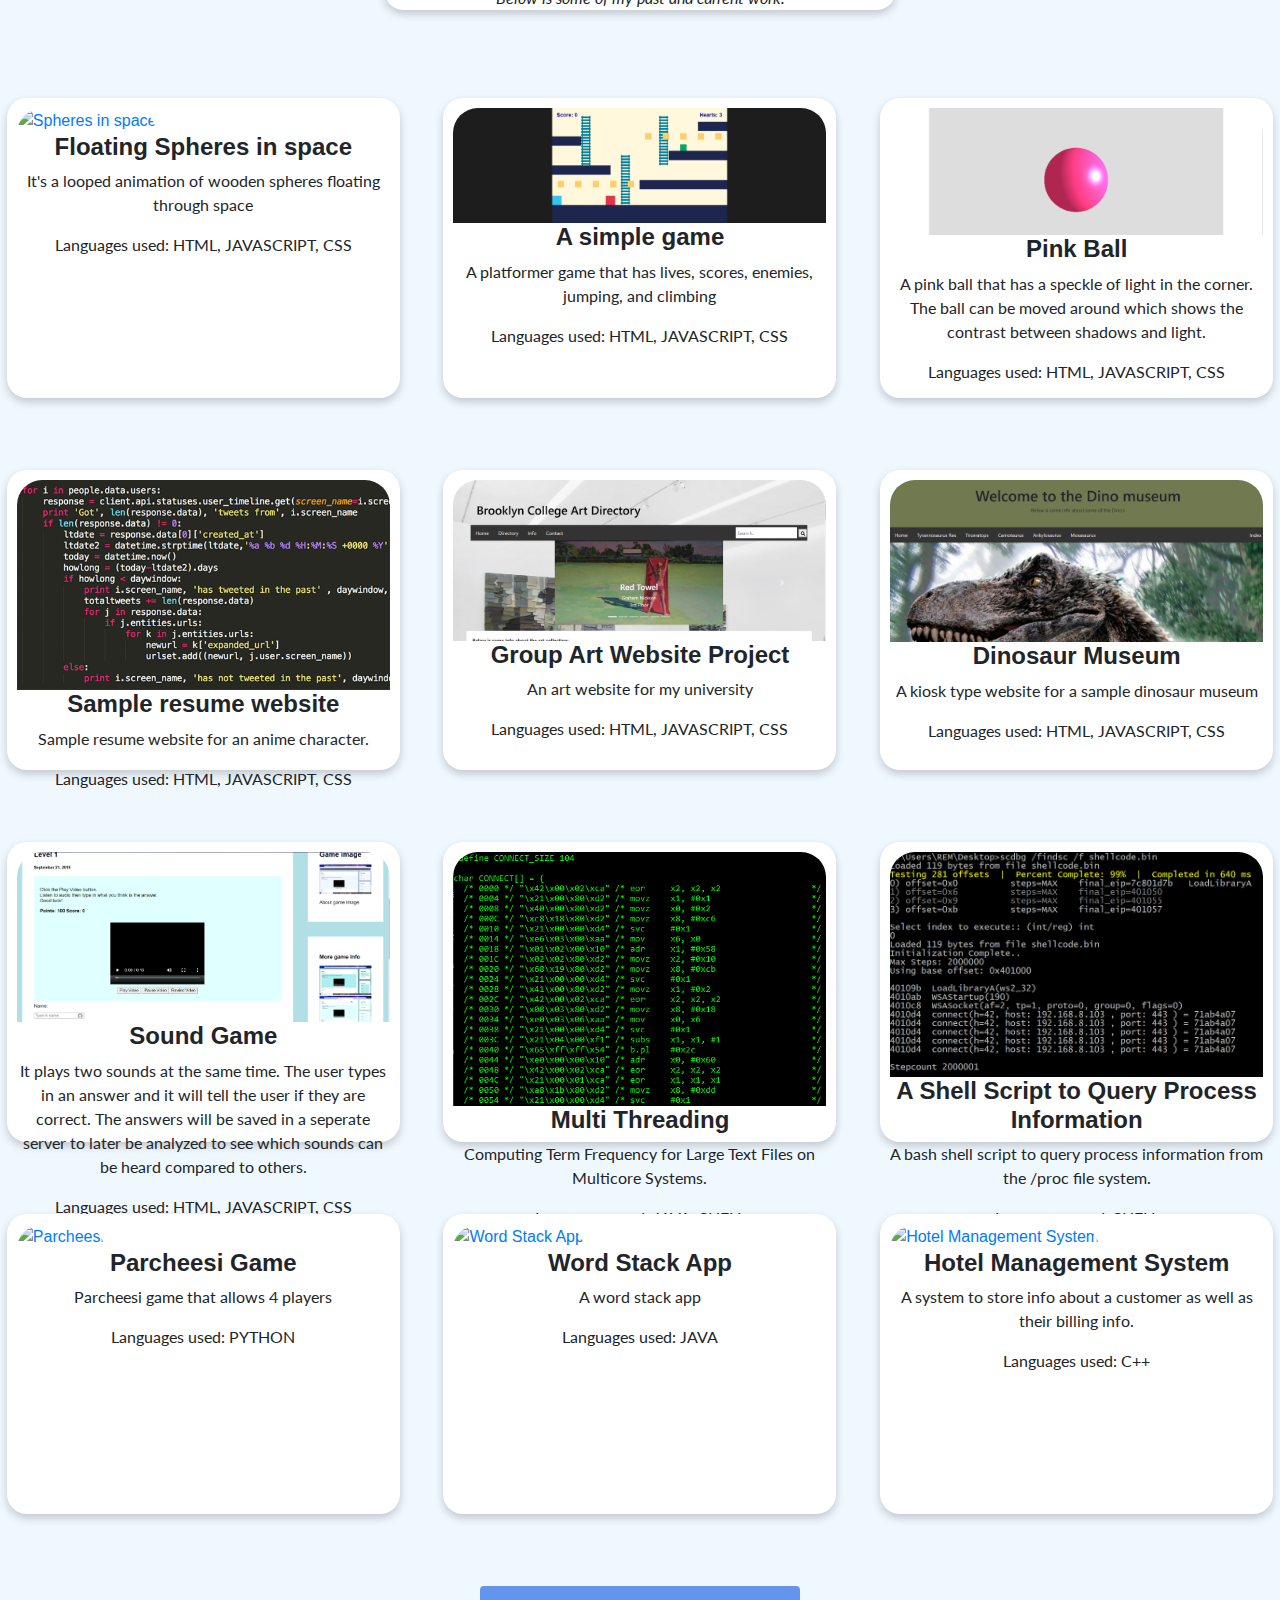
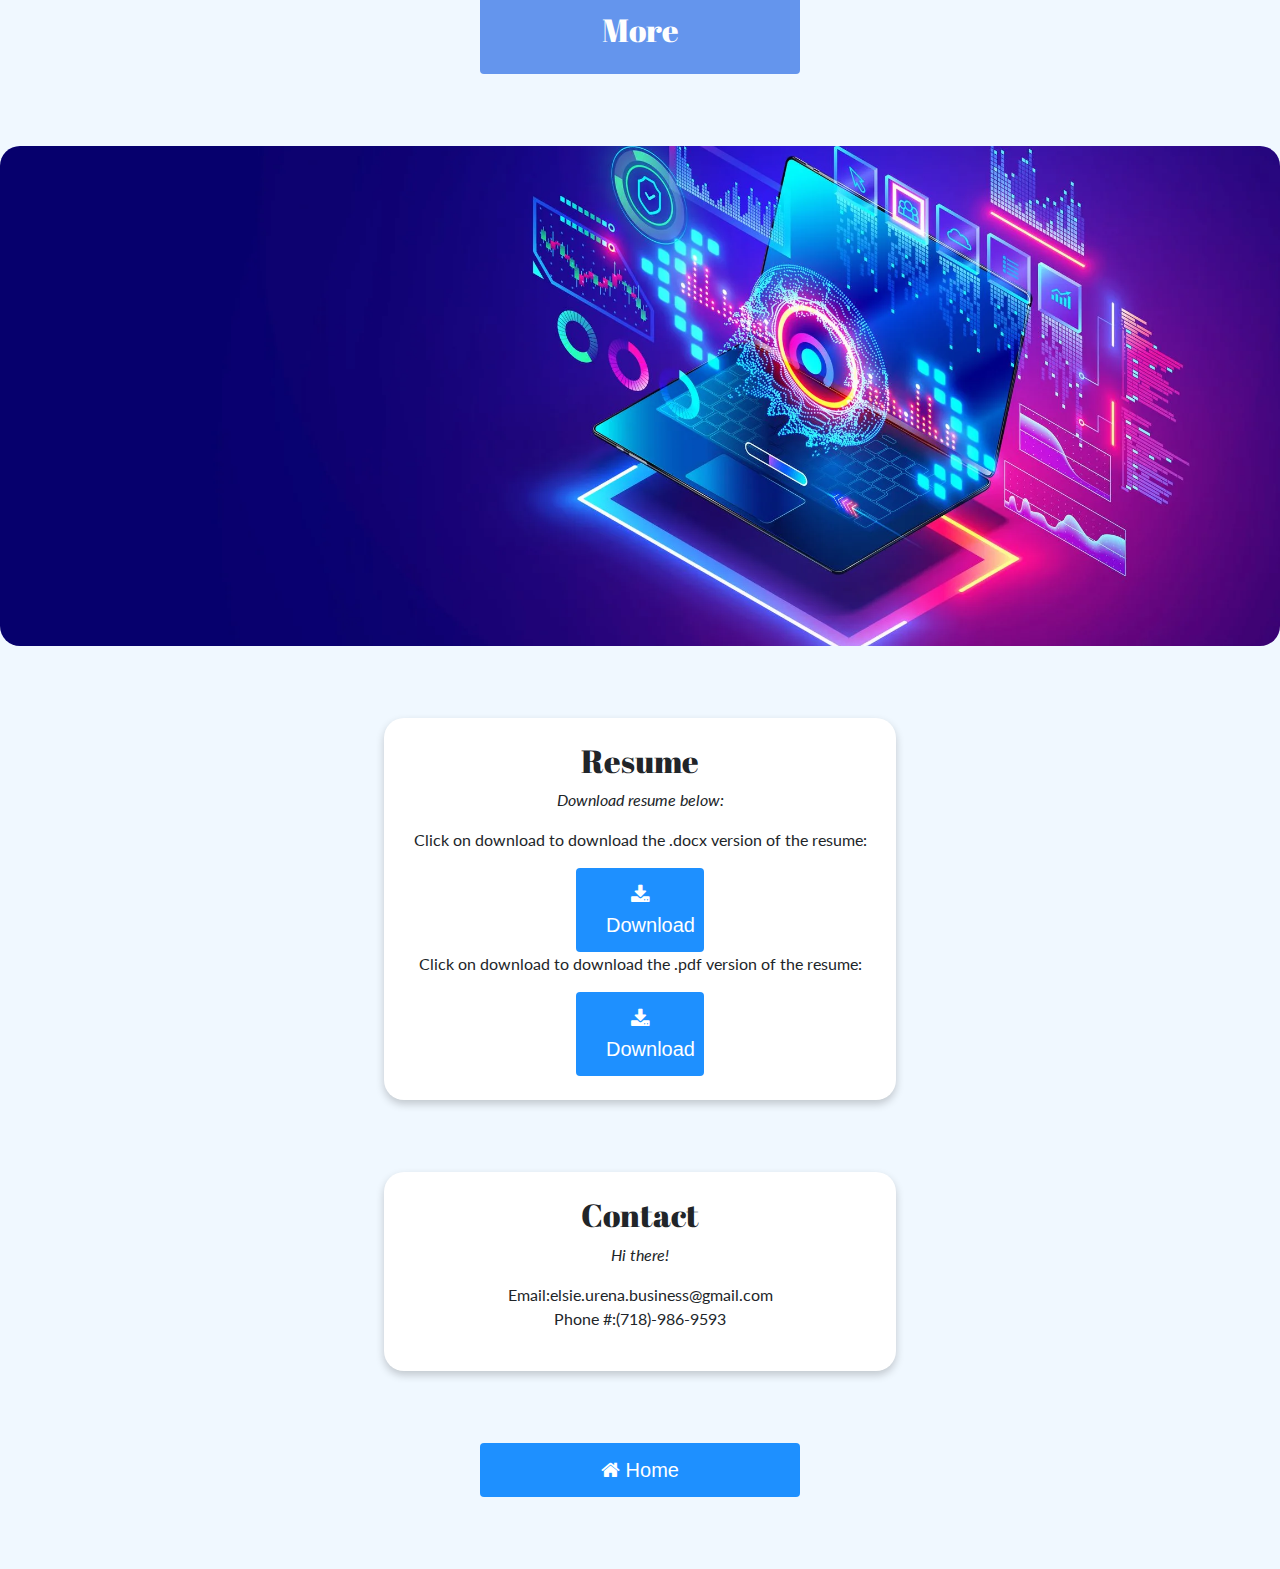
==== commit 4870ec5b: "Update index.html" ====
--- a/index.html
+++ b/index.html
@@ -31,7 +31,7 @@
     <!--Container for Header-->
     <div class="container_for_header">
      <div class="centered_header">Welcome!</div>    
-     <div class="centered_header_caption">My name is Blank Blank</div> 
+     <div class="centered_header_caption">My name is Elsie Urena</div> 
     </div>
     </div>
 
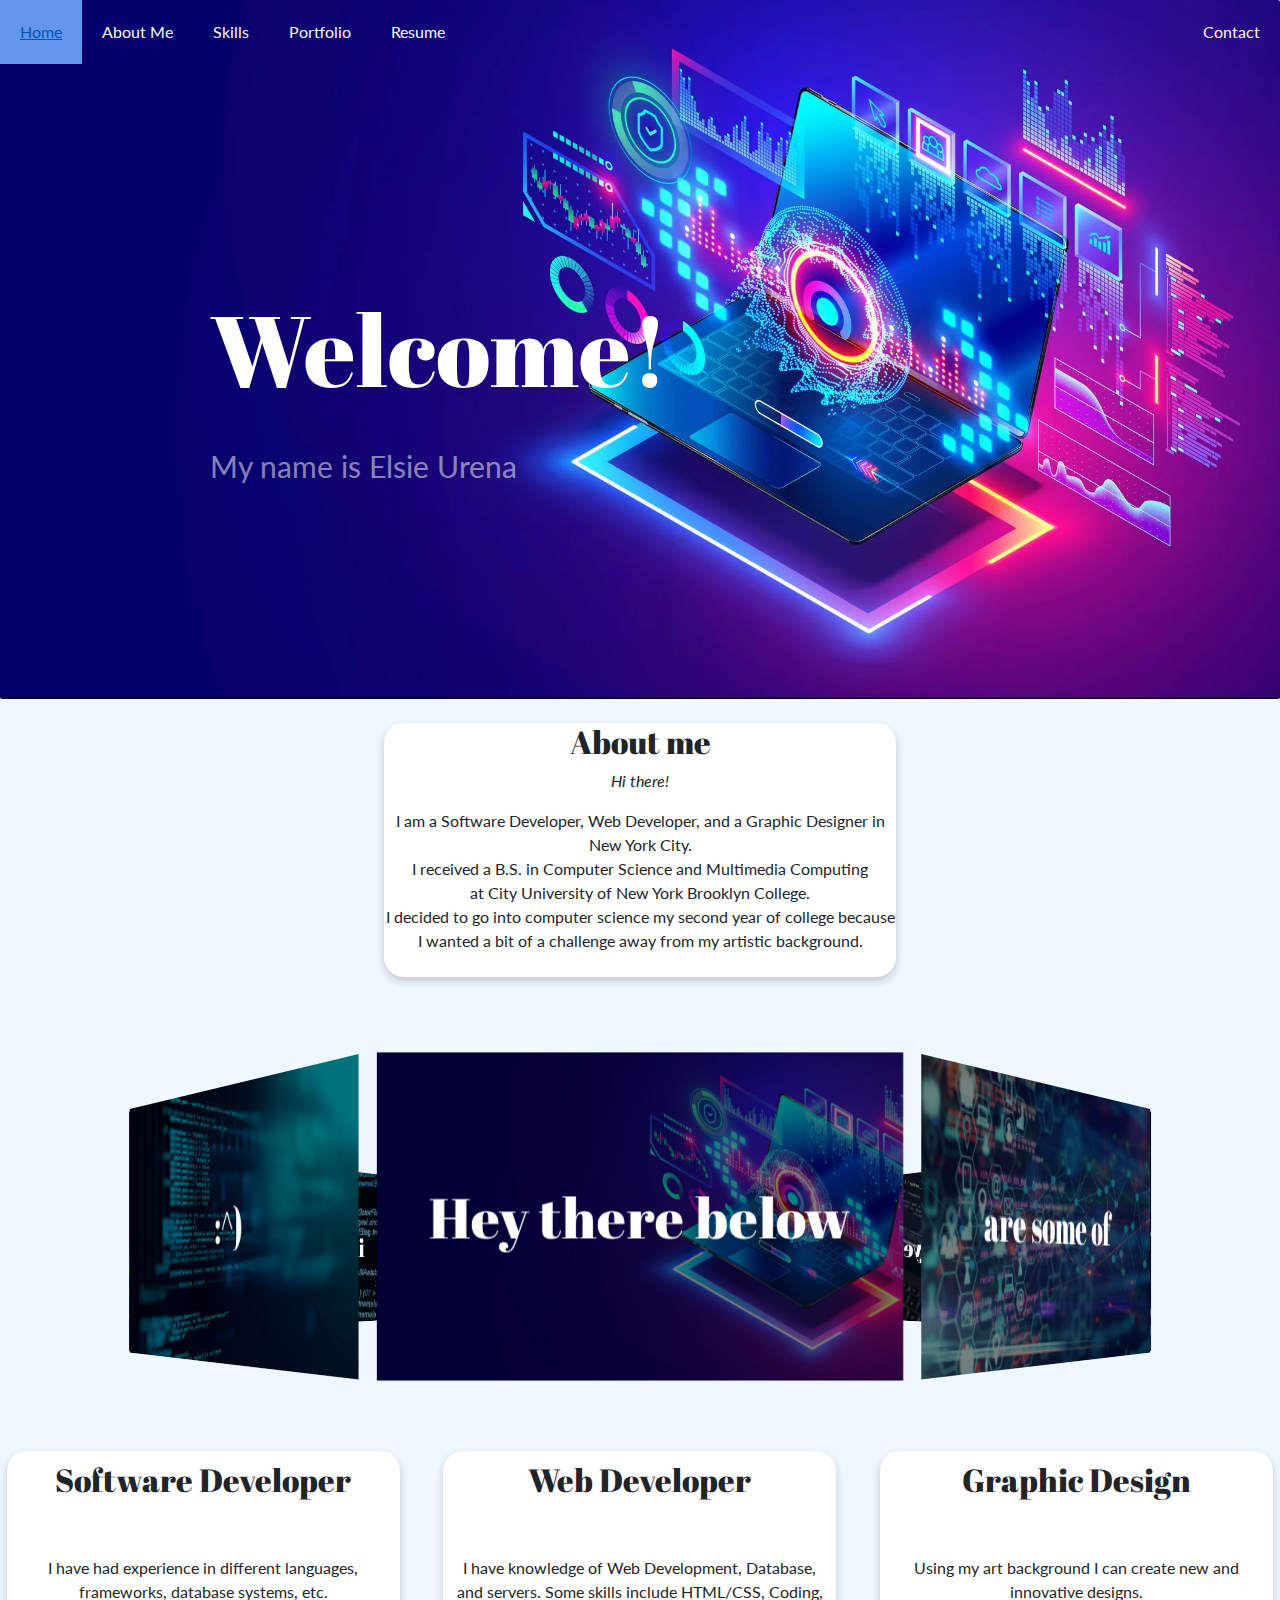
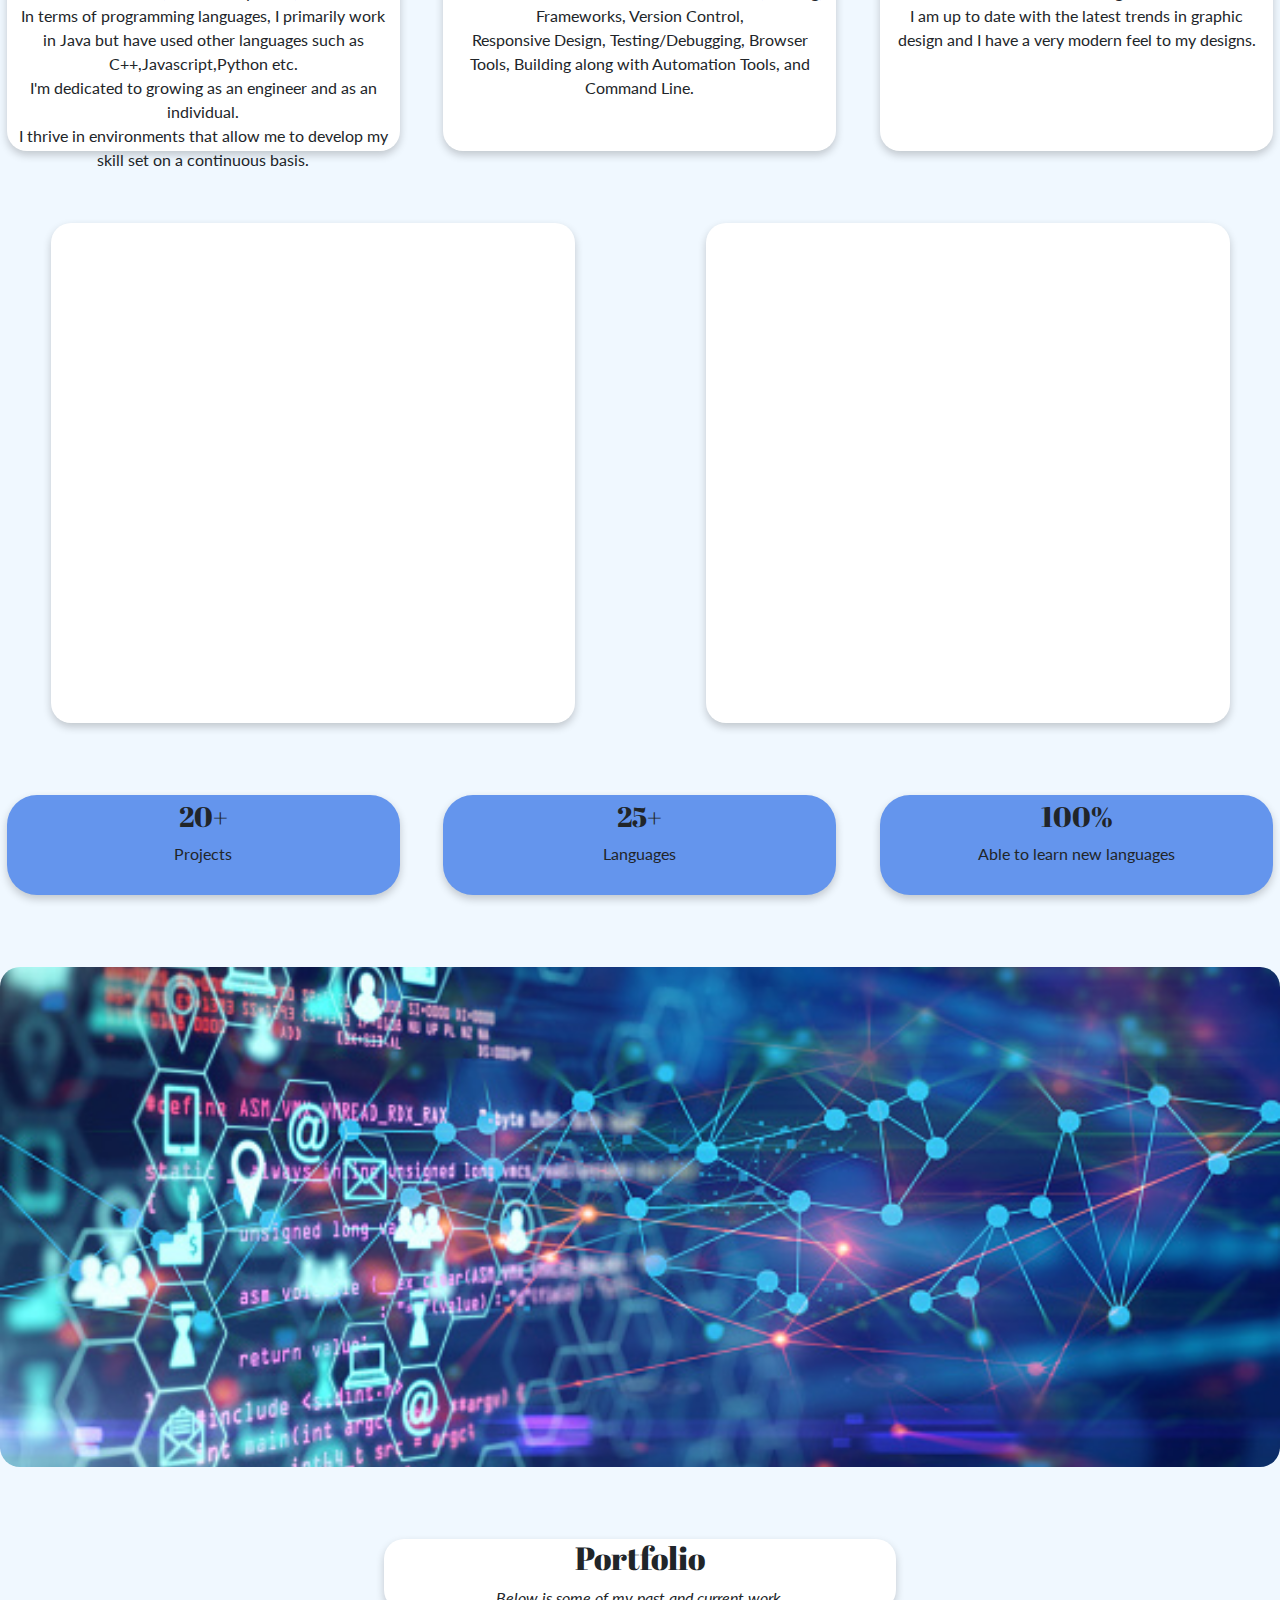
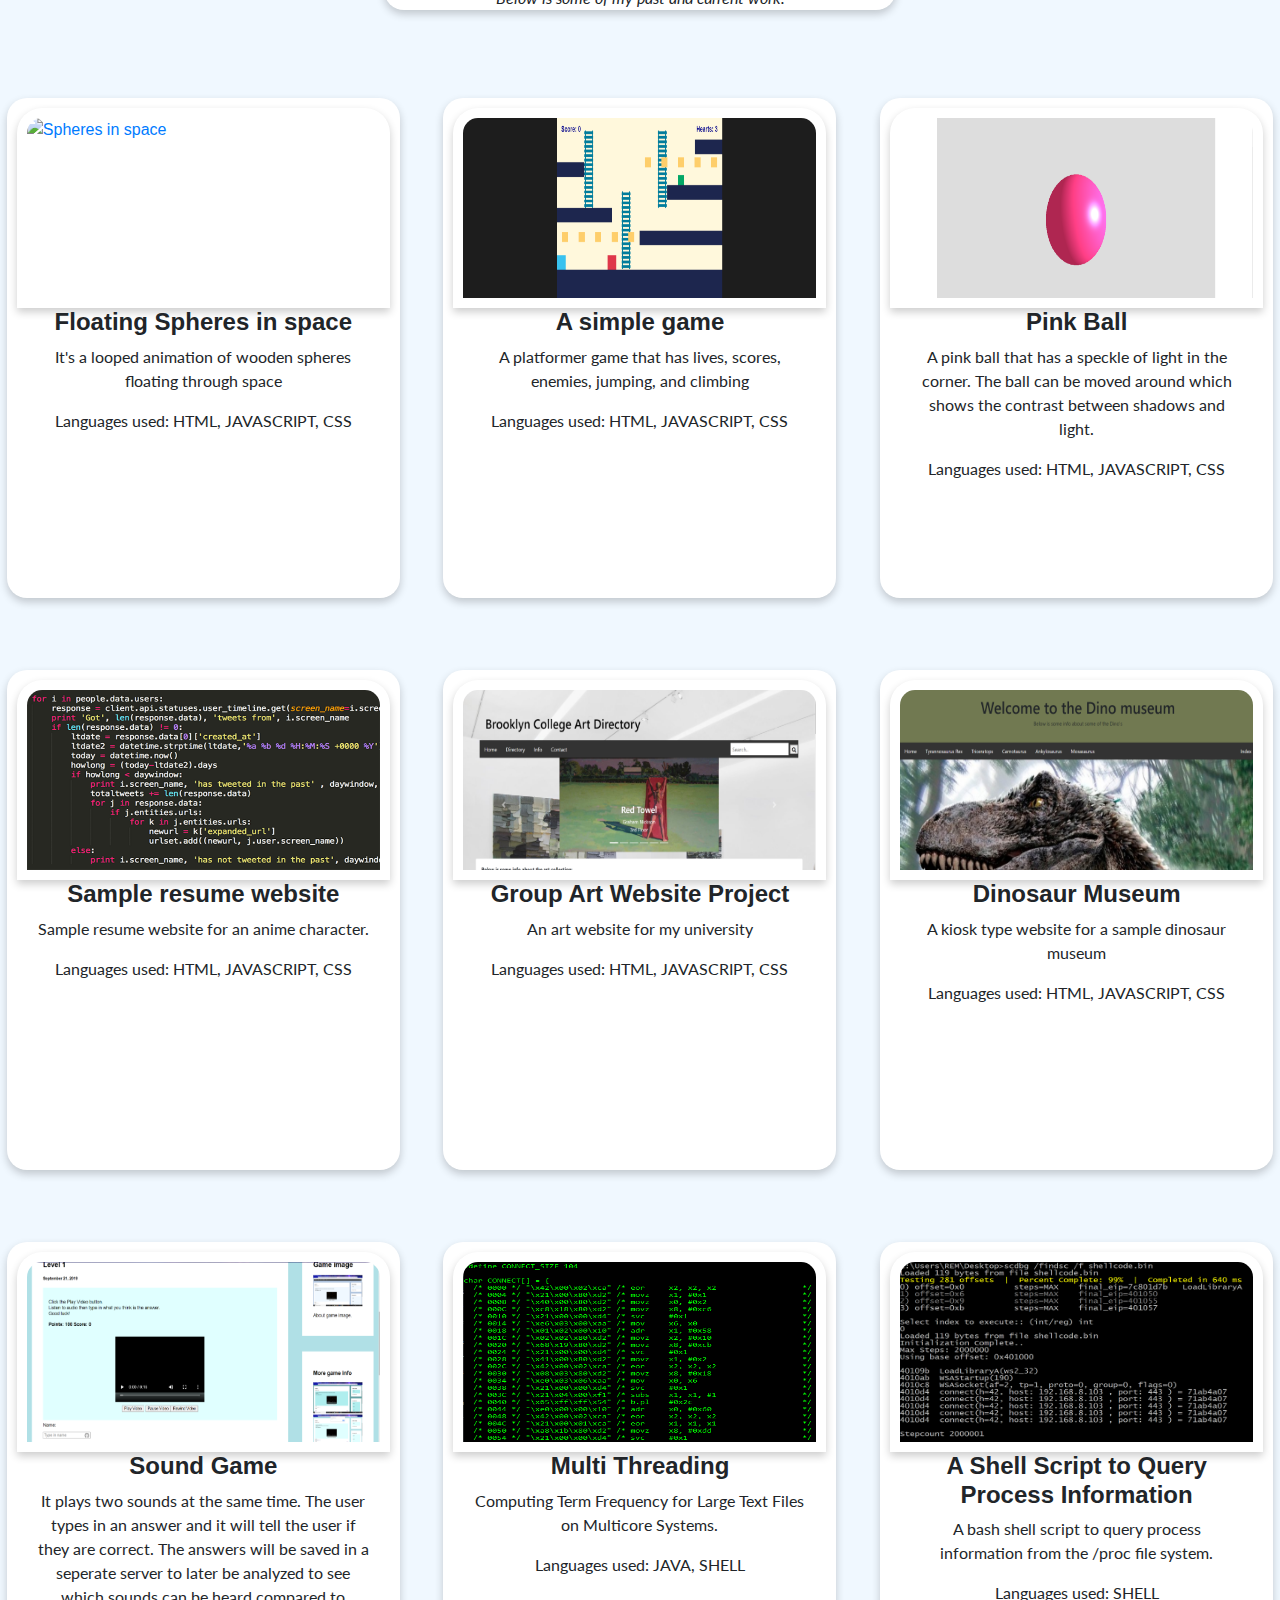
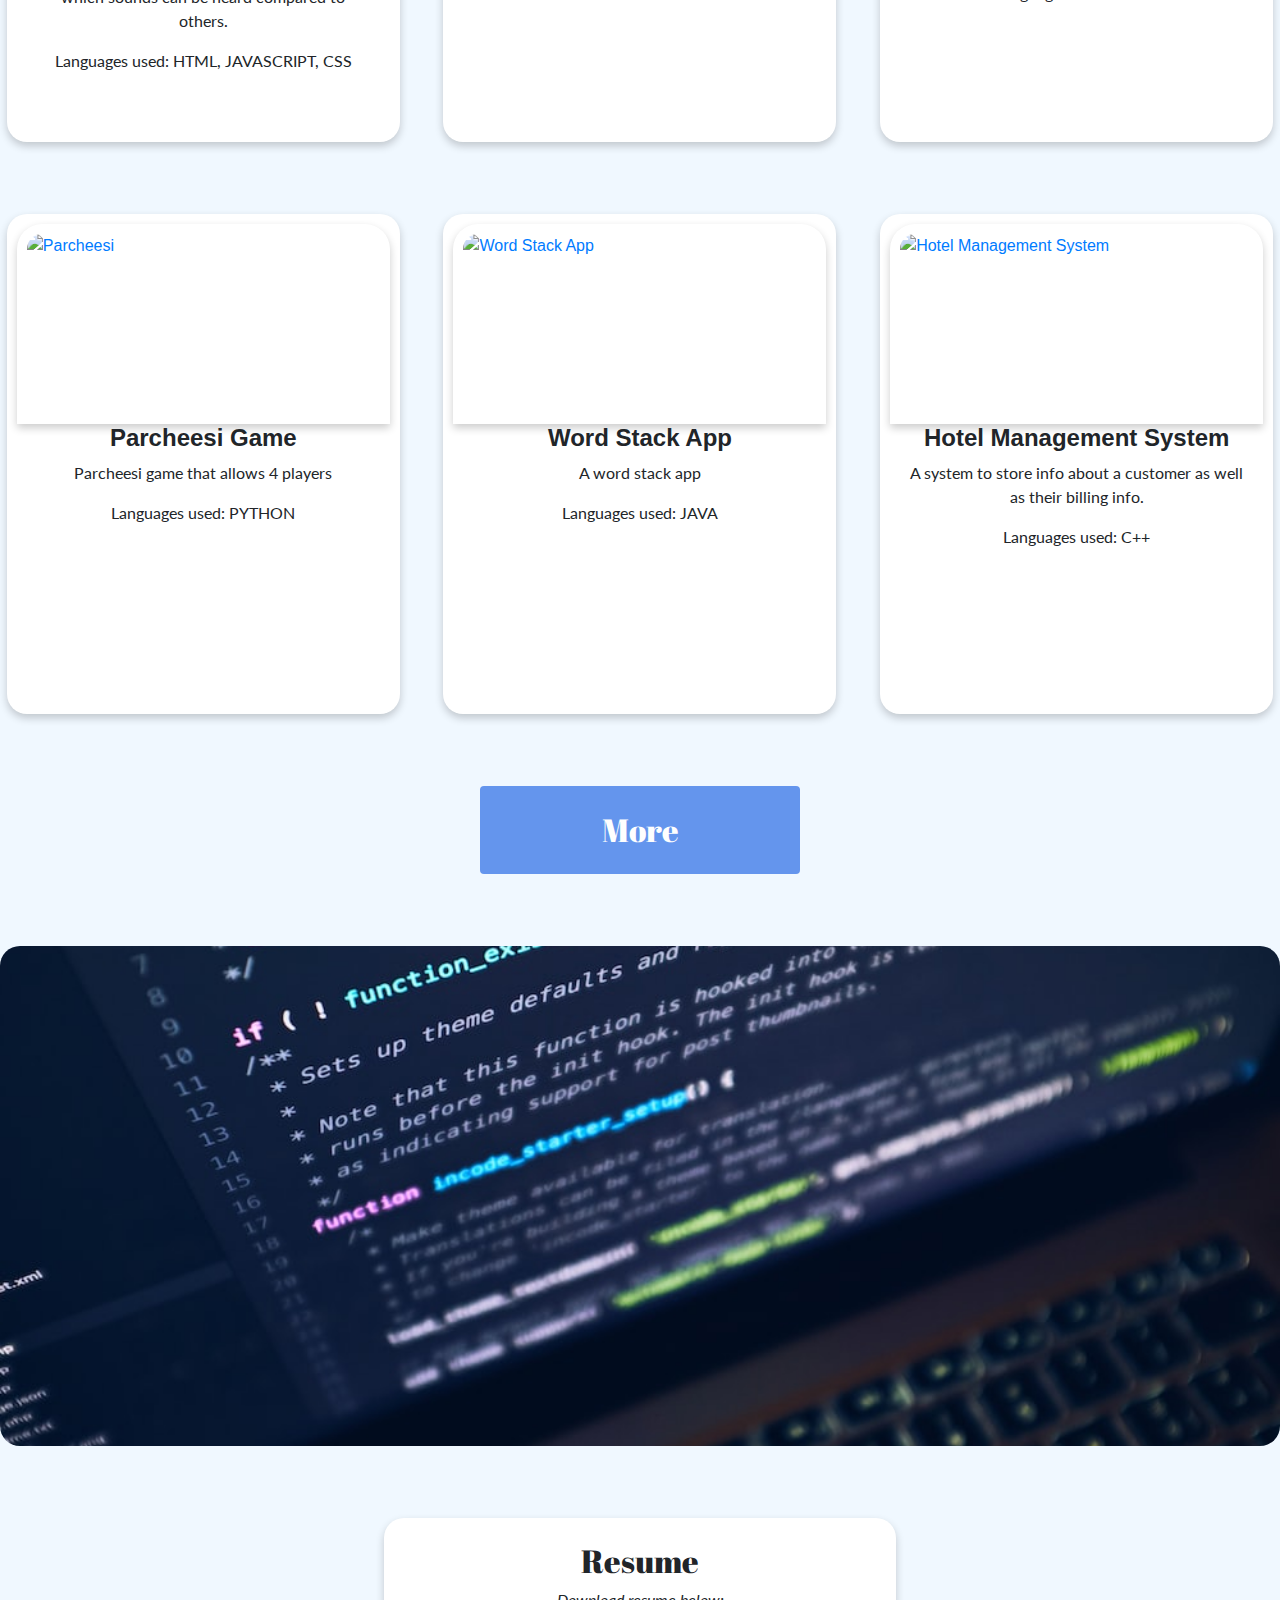
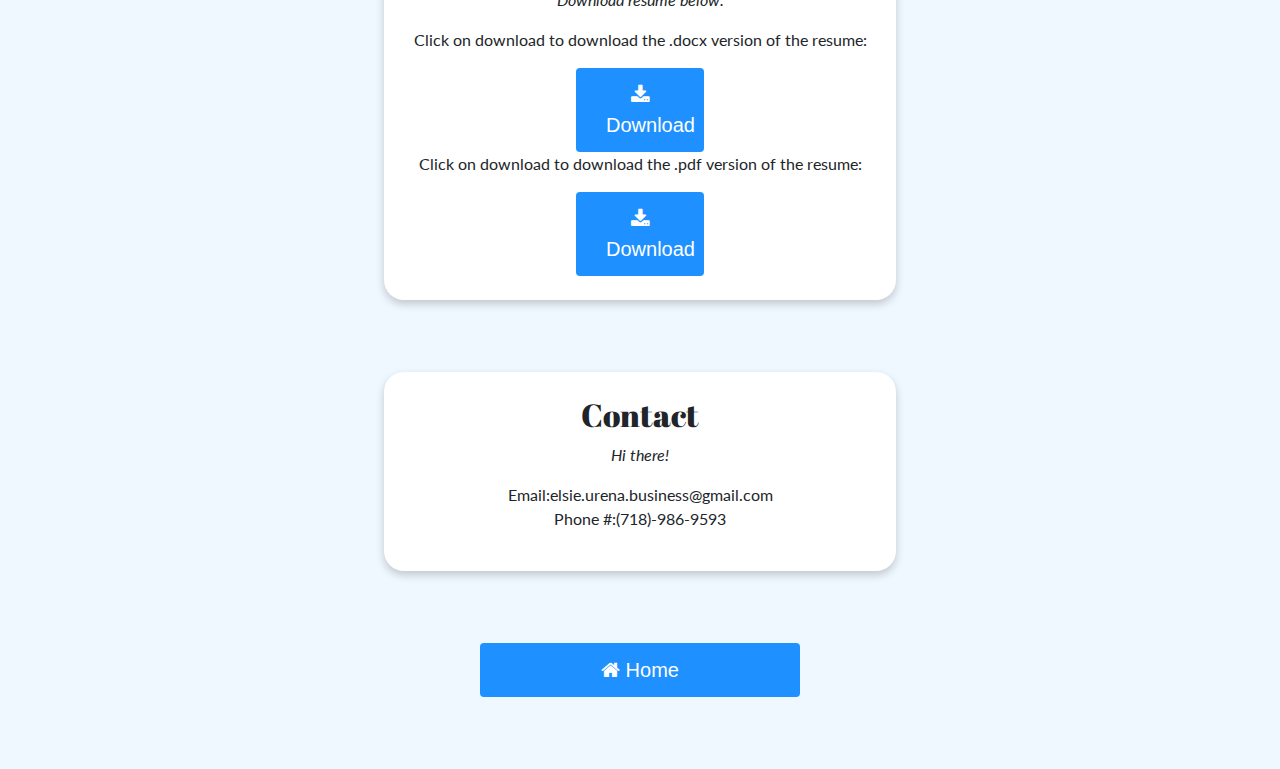
==== commit 3d1f901d: "Update index.html" ====
--- a/index.html
+++ b/index.html
@@ -202,7 +202,7 @@
 <div class="row">
   <div class="column_for_portfolio_section">
   <a href="https://codepen.io/elsieu/full/VwvBLoZ">
-  <img src="image/spheres.png" alt="Spheres in space" style="width:100%" class="imgCard"></a>
+  <img src="image/spheres.png" alt="Spheres in space" style="width:100%" class="imgCard"></a><br>
   <div class="container_for_portfolio_section">
     <h4><b>Floating Spheres in space</b></h4> 
     <p>It's a looped animation of wooden spheres floating through space</p>
@@ -211,7 +211,7 @@
   </div>
   <div class="column_for_portfolio_section">
   <a href="https://codepen.io/elsieu/full/BaoVZWw">   
-  <img src="image/SimpleGame.png" alt="Simple Platform game" style="width:100%" class="imgCard"></a>
+  <img src="image/SimpleGame.png" alt="Simple Platform game" style="width:100%" class="imgCard"></a><br>
   <div class="container_for_portfolio_section">
     <h4><b>A simple game</b></h4> 
     <p>A platformer game that has lives, scores, enemies, jumping, and climbing</p> 
@@ -220,7 +220,7 @@
   </div>   
   <div class="column_for_portfolio_section">
   <a href="https://codepen.io/elsieu/full/qBOOJGQ">
-      <img src="image/PinkBall.png" alt="Pink Ball" style="width:100%" class="imgCard"></a>
+      <img src="image/PinkBall.png" alt="Pink Ball" style="width:100%" class="imgCard"></a><br>
   <div class="container_for_portfolio_section">
     <h4><b>Pink Ball</b></h4> 
     <p>A pink ball that has a speckle of light in the corner. The ball can be moved around which shows the contrast between shadows and light.</p>  
@@ -235,7 +235,7 @@
 <div class="row">
   <div class="column_for_portfolio_section">
   <a href="https://shadowanomaly.github.io/Website3610/Lab5.html">
-  <img src="image/code2.png" alt="Image" style="width:100%" class="imgCard"></a>
+  <img src="image/code2.png" alt="Image" style="width:100%" class="imgCard"></a><br>
   <div class="container_for_portfolio_section">
     <h4><b>Sample resume website</b></h4> 
     <p>Sample resume website for an anime character.</p>
@@ -244,7 +244,7 @@
   </div>
   <div class="column_for_portfolio_section">
   <a href="https://cisc3650groupproject.github.io/website/">
-  <img src="image/ArtWebsite.png" alt="Art Website" style="width:100%" class="imgCard"></a>
+  <img src="image/ArtWebsite.png" alt="Art Website" style="width:100%" class="imgCard"></a><br>
   <div class="container_for_portfolio_section">
     <h4><b>Group Art Website Project</b></h4> 
     <p>An art website for my university</p>
@@ -253,7 +253,7 @@
   </div>
   <div class="column_for_portfolio_section">
   <a href="https://shadowanomaly.github.io/DinosaurMuseum/">
-  <img src="image/DinoMuseum.png" alt="Dino museum" style="width:100%" class="imgCard"></a>
+  <img src="image/DinoMuseum.png" alt="Dino museum" style="width:100%" class="imgCard"></a><br>
   <div class="container_for_portfolio_section">
     <h4><b>Dinosaur Museum</b></h4> 
     <p>A kiosk type website for a sample dinosaur museum</p> 
@@ -268,7 +268,7 @@
 <div class="row">      
   <div class="column_for_portfolio_section">
   <a href="https://elsieu97.github.io/Fingerprinting-audio-game/">
-  <img src="image/SoundGame.png" alt="Sound Game" style="width:100%" class="imgCard"></a>
+  <img src="image/SoundGame.png" alt="Sound Game" style="width:100%" class="imgCard"></a><br>
   <div class="container_for_portfolio_section">
     <h4><b>Sound Game</b></h4> 
     <p>It plays two sounds at the same time. The user types in an answer and it will tell the user if they are correct. The answers will be saved in a seperate server to later be analyzed to see which sounds can be heard compared to others.</p>  
@@ -277,7 +277,7 @@
   </div>
   <div class="column_for_portfolio_section">
   <a href="https://github.com/elsieu9700/TermFrequency">
-  <img src="image/shellcode.png" alt="shell code" style="width:100%" class="imgCard"></a>
+  <img src="image/shellcode.png" alt="shell code" style="width:100%" class="imgCard"></a><br>
   <div class="container_for_portfolio_section">
     <h4><b>Multi Threading</b></h4> 
     <p>Computing Term Frequency for Large Text Files on Multicore Systems.</p>
@@ -286,7 +286,7 @@
   </div>
   <div class="column_for_portfolio_section">
     <a href="https://github.com/elsieu9700/ProcessInformation">
-    <img src="image/shellcode2.PNG" alt="shell code" style="width:100%" class="imgCard"></a>
+    <img src="image/shellcode2.PNG" alt="shell code" style="width:100%" class="imgCard"></a><br>
   <div class="container_for_portfolio_section">
     <h4><b>A Shell Script to Query Process Information</b></h4> 
     <p>A bash shell script to query process information from the
@@ -302,7 +302,7 @@
       <div class="row">
   <div class="column_for_portfolio_section">
   <a href="https://github.com/elsieu9700/Parcheesi">
-  <img src="image/parcheesi.jpg" alt="Parcheesi" style="width:100%" class="imgCard"></a>
+  <img src="image/parcheesi.jpg" alt="Parcheesi" style="width:100%" class="imgCard"></a><br>
   <div class="container_for_portfolio_section">
     <h4><b>Parcheesi Game</b></h4> 
     <p>Parcheesi game that allows 4 players</p> 
@@ -311,7 +311,7 @@
   </div>
   <div class="column_for_portfolio_section">
   <a href="https://github.com/elsieu9700/Word_Stack_App">
-  <img src="image/WordStack.png" alt="Word Stack App" style="width:100%" class="imgCard"></a>
+  <img src="image/WordStack.png" alt="Word Stack App" style="width:100%" class="imgCard"></a><br>
   <div class="container_for_portfolio_section">
     <h4><b>Word Stack App</b></h4> 
     <p>A word stack app</p>
@@ -320,7 +320,7 @@
   </div>
   <div class="column_for_portfolio_section">
   <a href="https://github.com/elsieu9700/Hotel_Management_System">
-  <img src="image/hotel_manage.png" alt="Hotel Management System" style="width:100%" class="imgCard"></a>
+  <img src="image/hotel_manage.png" alt="Hotel Management System" style="width:100%" class="imgCard"></a><br>
   <div class="container_for_portfolio_section">
     <h4><b>Hotel Management System</b></h4> 
     <p>A system to store info about a customer as well as their billing info.</p>
--- a/index.css
+++ b/index.css
@@ -29,7 +29,7 @@
 
 .img2 {
   /* The image used */
-  background-image: url("image/Tech_Header_Image.webp");
+  background-image: url("image/Tech_Header_Image2.jpg");
 
   min-height: 500px;
   
@@ -46,7 +46,7 @@
 
 .img3 {
   /* The image used */
-  background-image: url("image/Tech_Header_Image.webp");
+  background-image: url("image/Tech_Header_Image4.jpg");
 
   min-height: 500px;
   
@@ -144,13 +144,23 @@
   margin: auto;
   text-align: center;
 }
-
+.imgCard {
+  float: left;
+  width: 30%;
+  padding: 10px;
+  height: 200px;
+  box-shadow: 0 4px 8px 0 rgba(0,0,0,0.2);
+  transition: 0.3s;
+  border-radius: 40px;
+  margin:0 auto;
+  background-color:#FFFFFF;
+}
 /* Create three equal columns that floats next to each other */
 .column_for_portfolio_section {
   float: left;
   width: 30%;
   padding: 10px;
-  height: 300px;
+  height: 500px;
   box-shadow: 0 4px 8px 0 rgba(0,0,0,0.2);
   transition: 0.3s;
   border-radius: 20px;
@@ -164,8 +174,35 @@
   width: 100%;
   margin: auto;
   text-align: center;
-}
-
+  padding: 10px 20px;
+}
+.imgCard_more_page {
+  float: left;
+  width: 30%;
+  padding: 1px;
+  height: 180px;
+  box-shadow: 0 4px 8px 0 rgba(0,0,0,0.2);
+  transition: 0.3s;
+  border-radius: 40px;
+  margin:0 auto;
+  background-color:#FFFFFF;
+}
+/* Create three equal columns that floats next to each other */
+.column_for_portfolio_section_more_page {
+  float: left;
+  width: 30%;
+  padding: 10px;
+  height: 500px;
+  box-shadow: 0 4px 8px 0 rgba(0,0,0,0.2);
+  transition: 0.3s;
+  border-radius: 20px;
+  margin-right: 35px;
+  background-color:#FFFFFF;
+  
+}
+.column_for_portfolio_section_more_page:hover {
+  box-shadow: 0 8px 16px 0 rgba(0,0,0,0.2);
+}
 /* Create three equal columns that floats next to each other */
 .column {
   float: left;
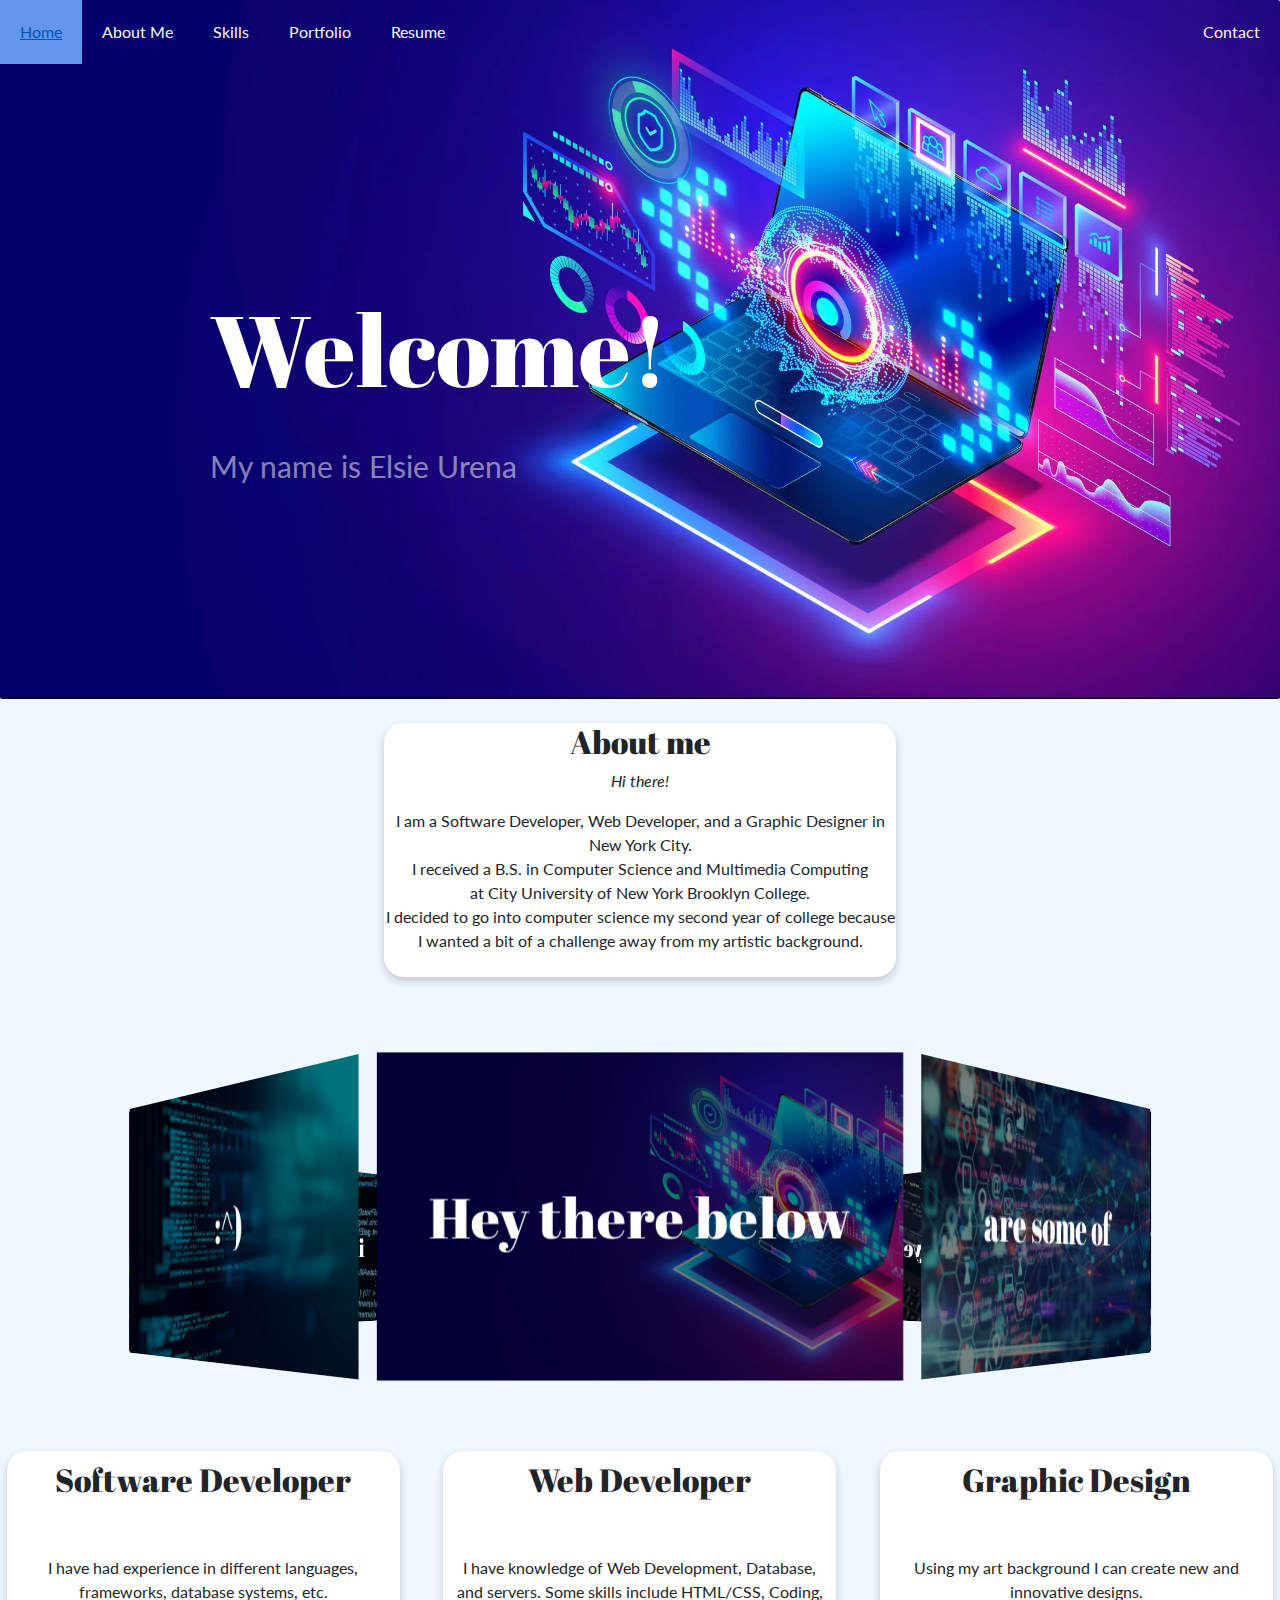
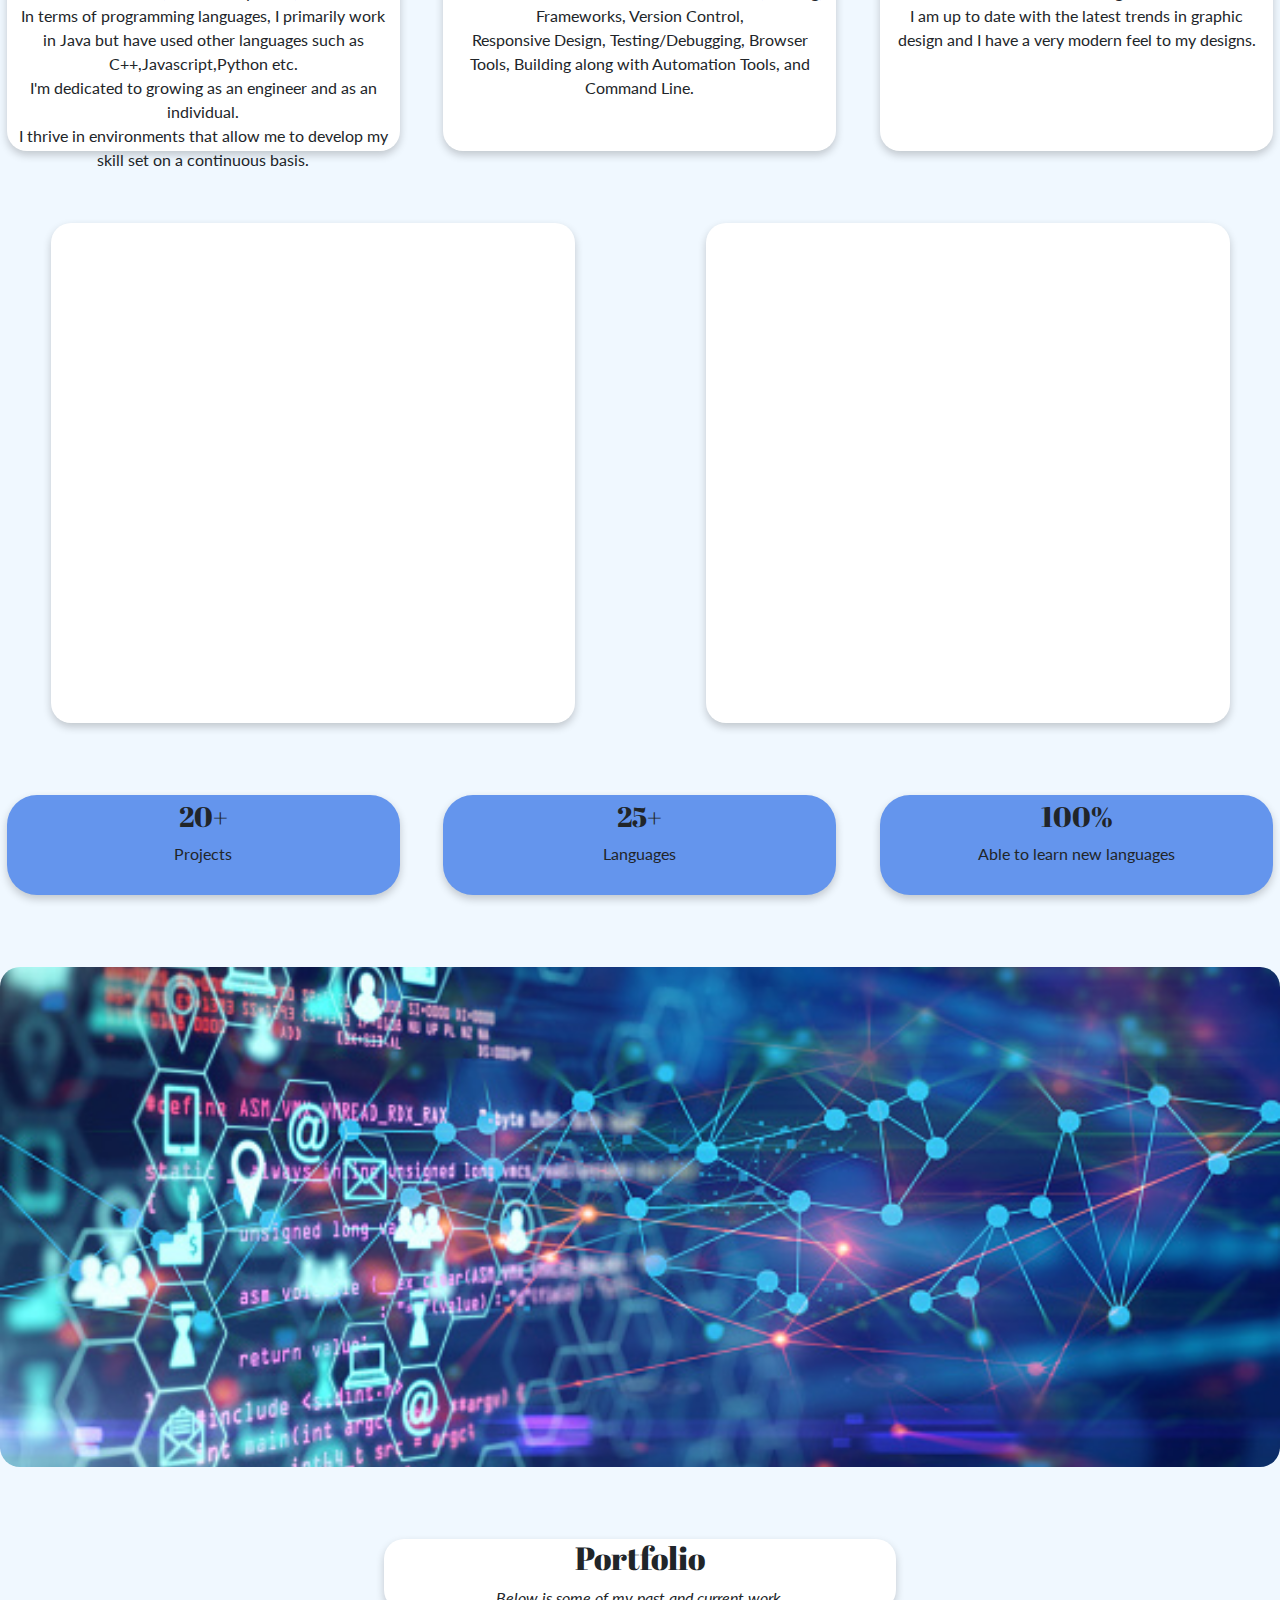
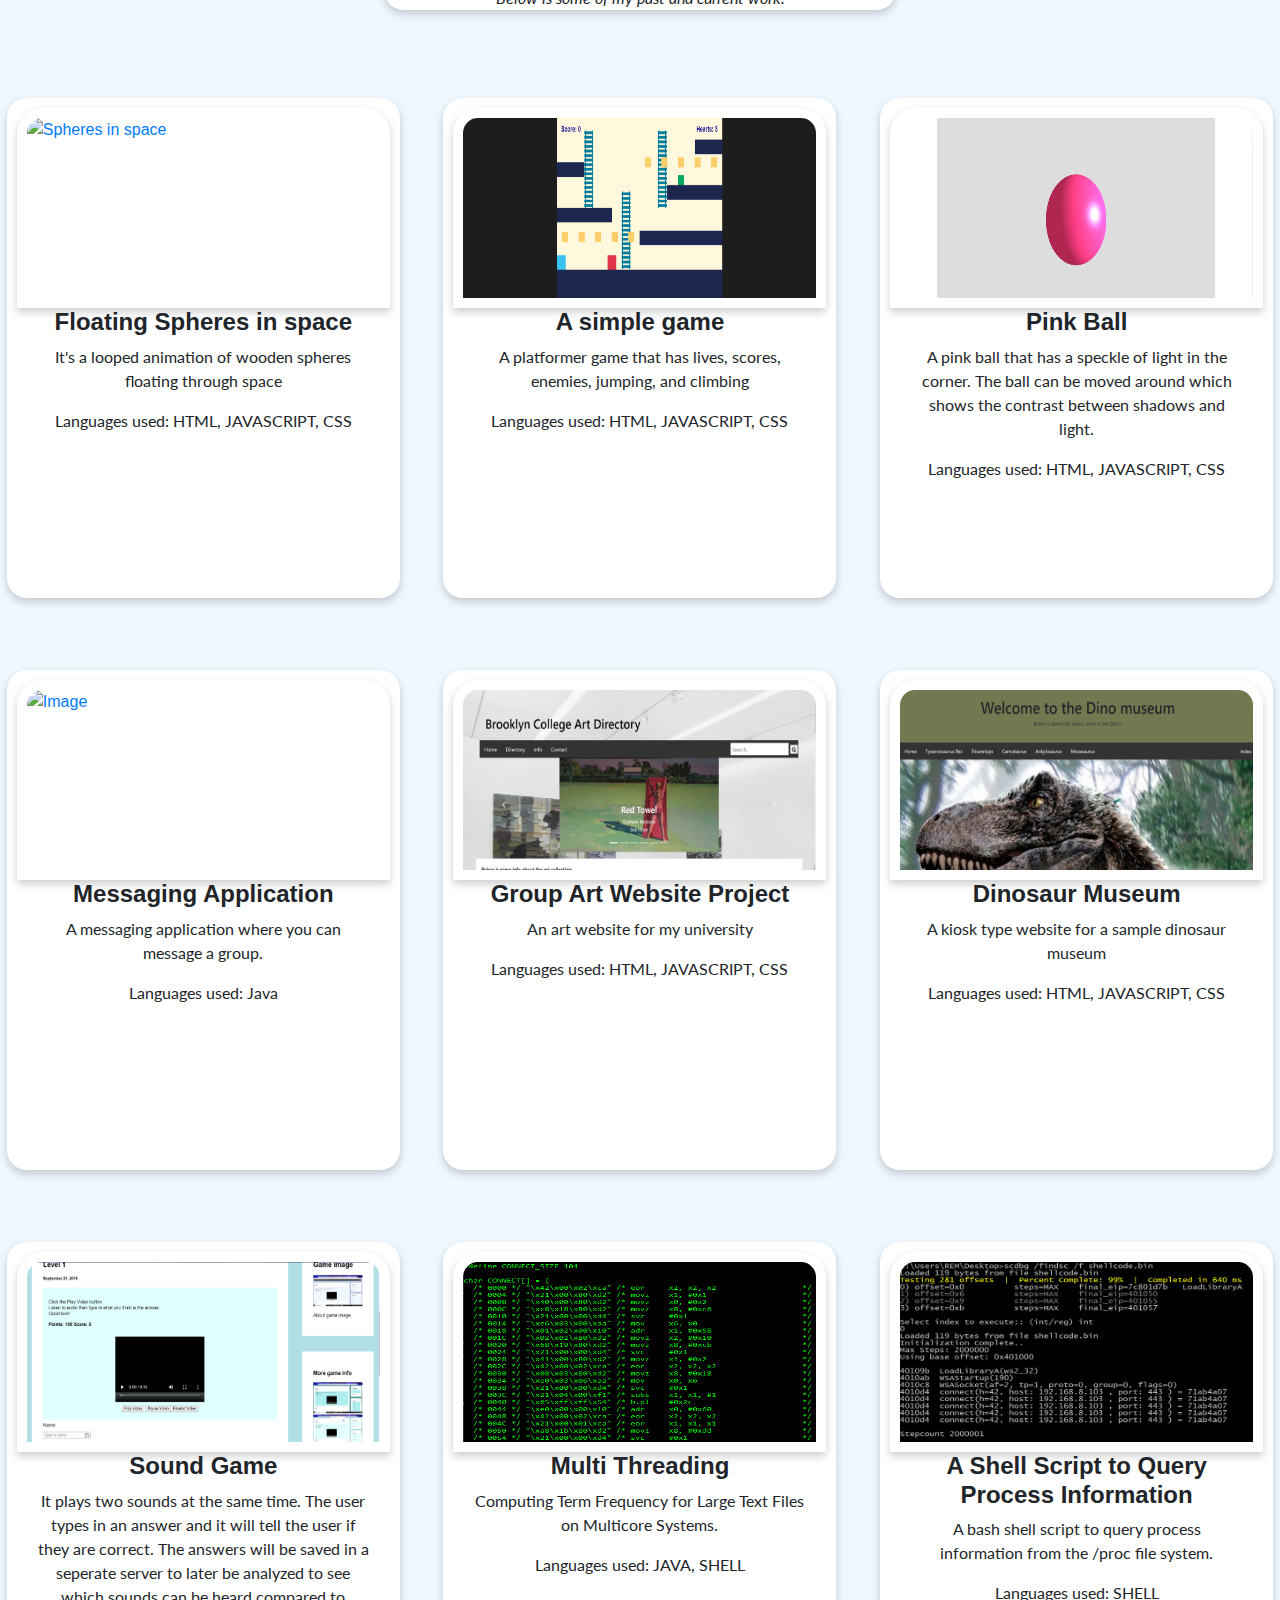
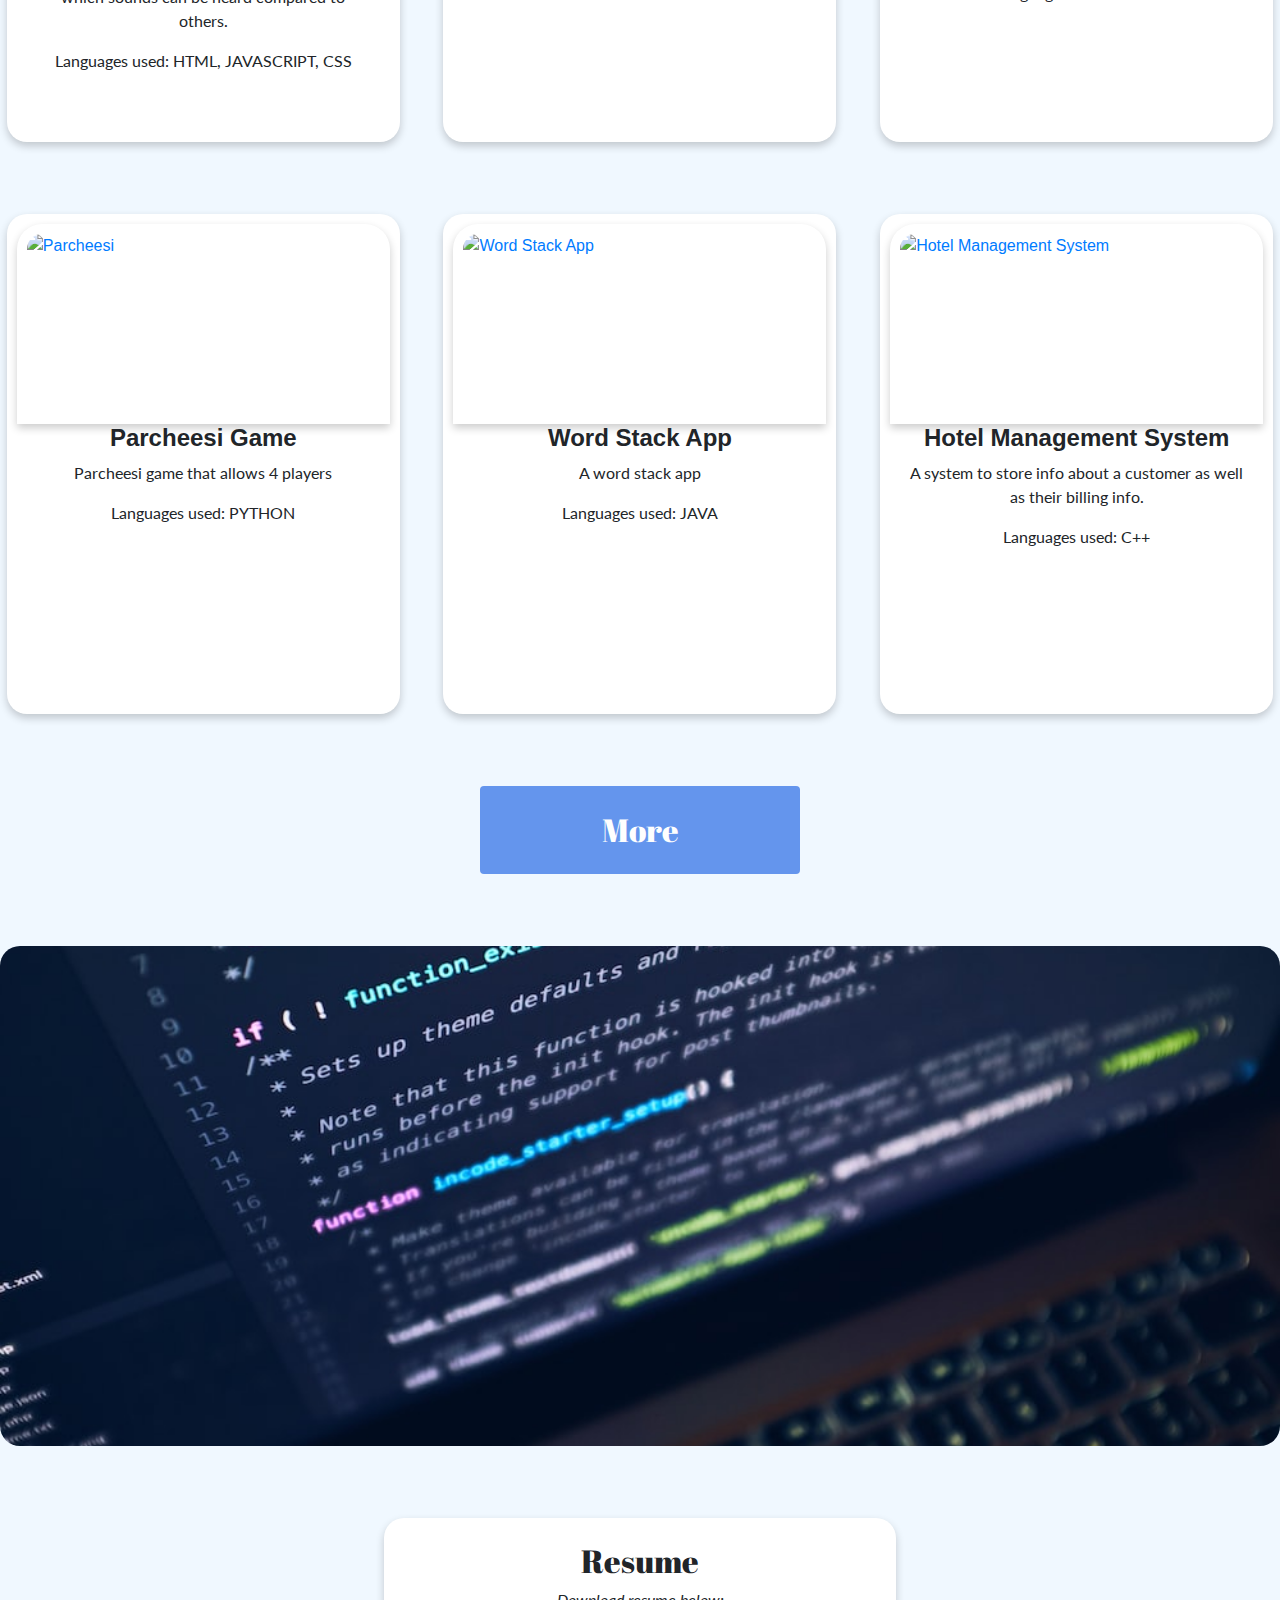
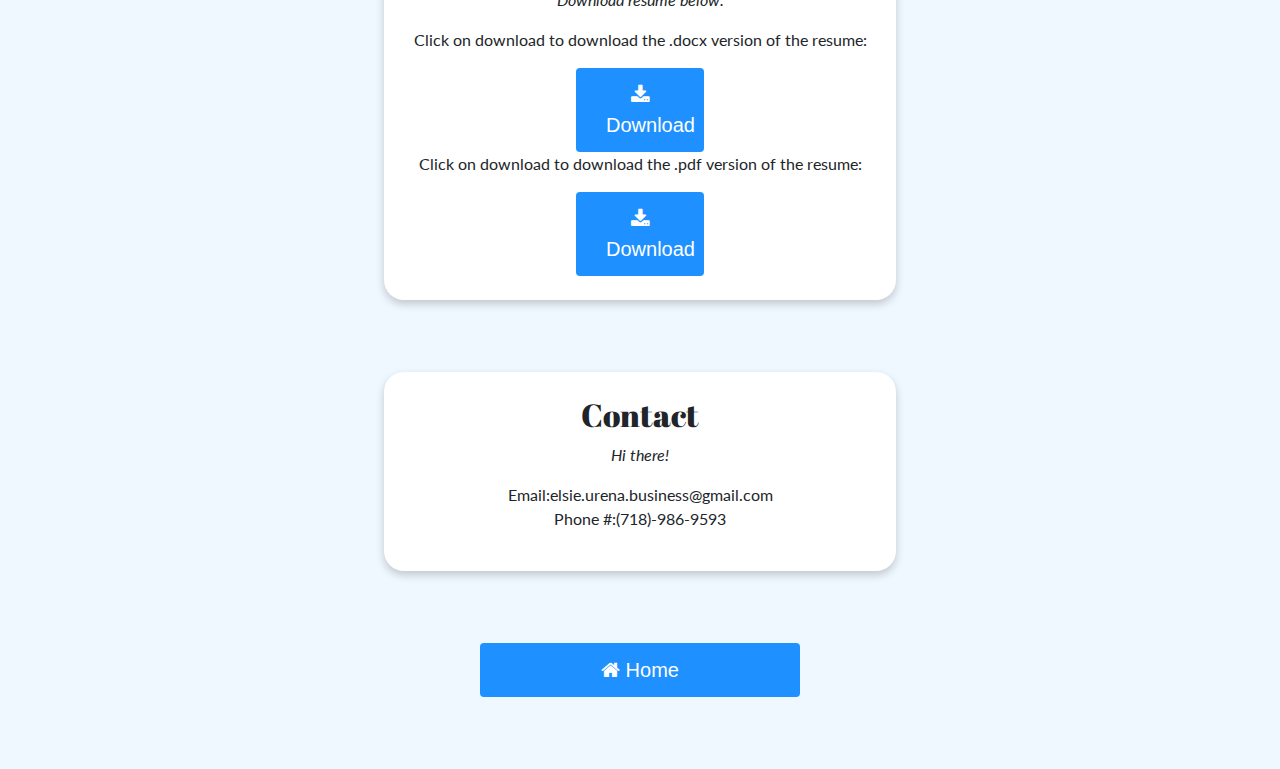
==== commit 65574200: "Update index.html" ====
--- a/index.html
+++ b/index.html
@@ -234,12 +234,12 @@
 
 <div class="row">
   <div class="column_for_portfolio_section">
-  <a href="https://shadowanomaly.github.io/Website3610/Lab5.html">
-  <img src="image/code2.png" alt="Image" style="width:100%" class="imgCard"></a><br>
-  <div class="container_for_portfolio_section">
-    <h4><b>Sample resume website</b></h4> 
-    <p>Sample resume website for an anime character.</p>
-    <p>Languages used: HTML, JAVASCRIPT, CSS</p>
+  <a href="https://github.com/elsieu9700/MessageGroup">
+  <img src="image/Message_Logo.png" alt="Image" style="width:100%" class="imgCard"></a><br>
+  <div class="container_for_portfolio_section">
+    <h4><b>Messaging Application</b></h4> 
+    <p>A messaging application where you can message a group.</p>
+    <p>Languages used: Java</p>
   </div>
   </div>
   <div class="column_for_portfolio_section">
